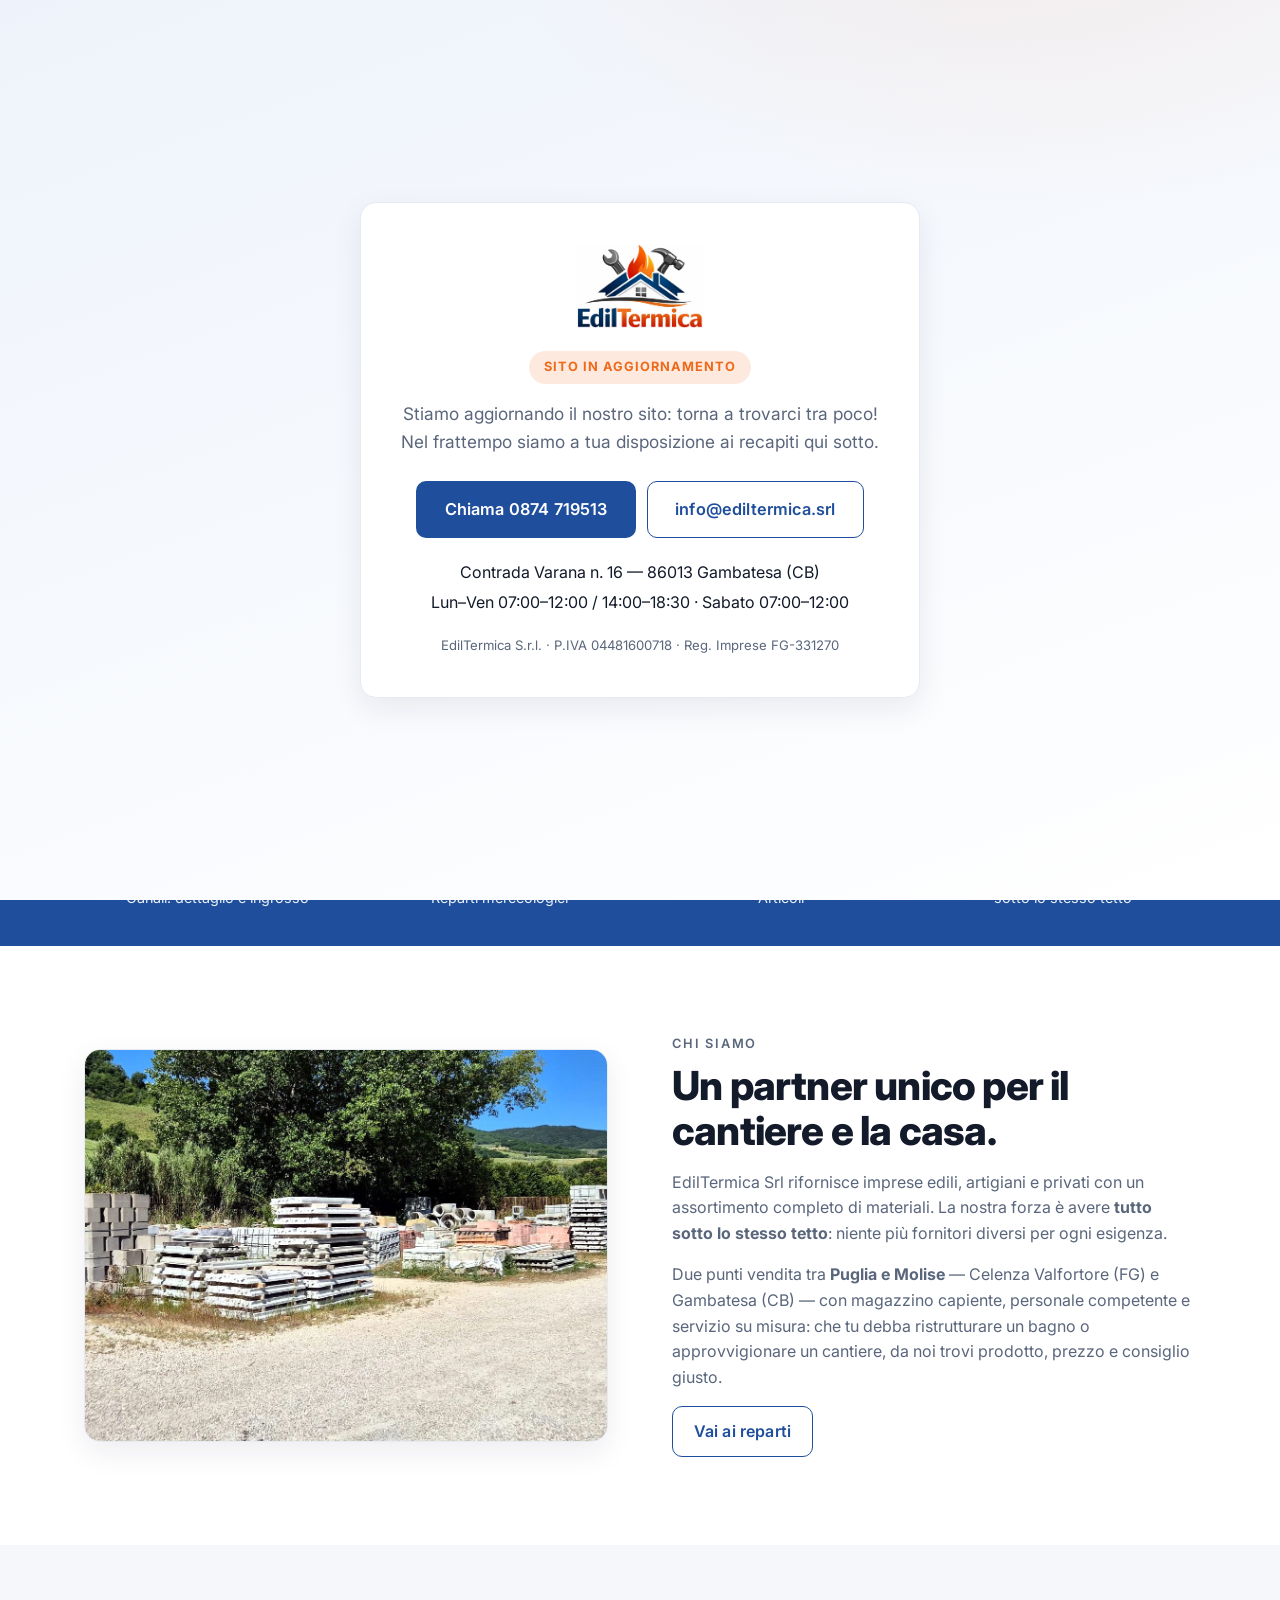
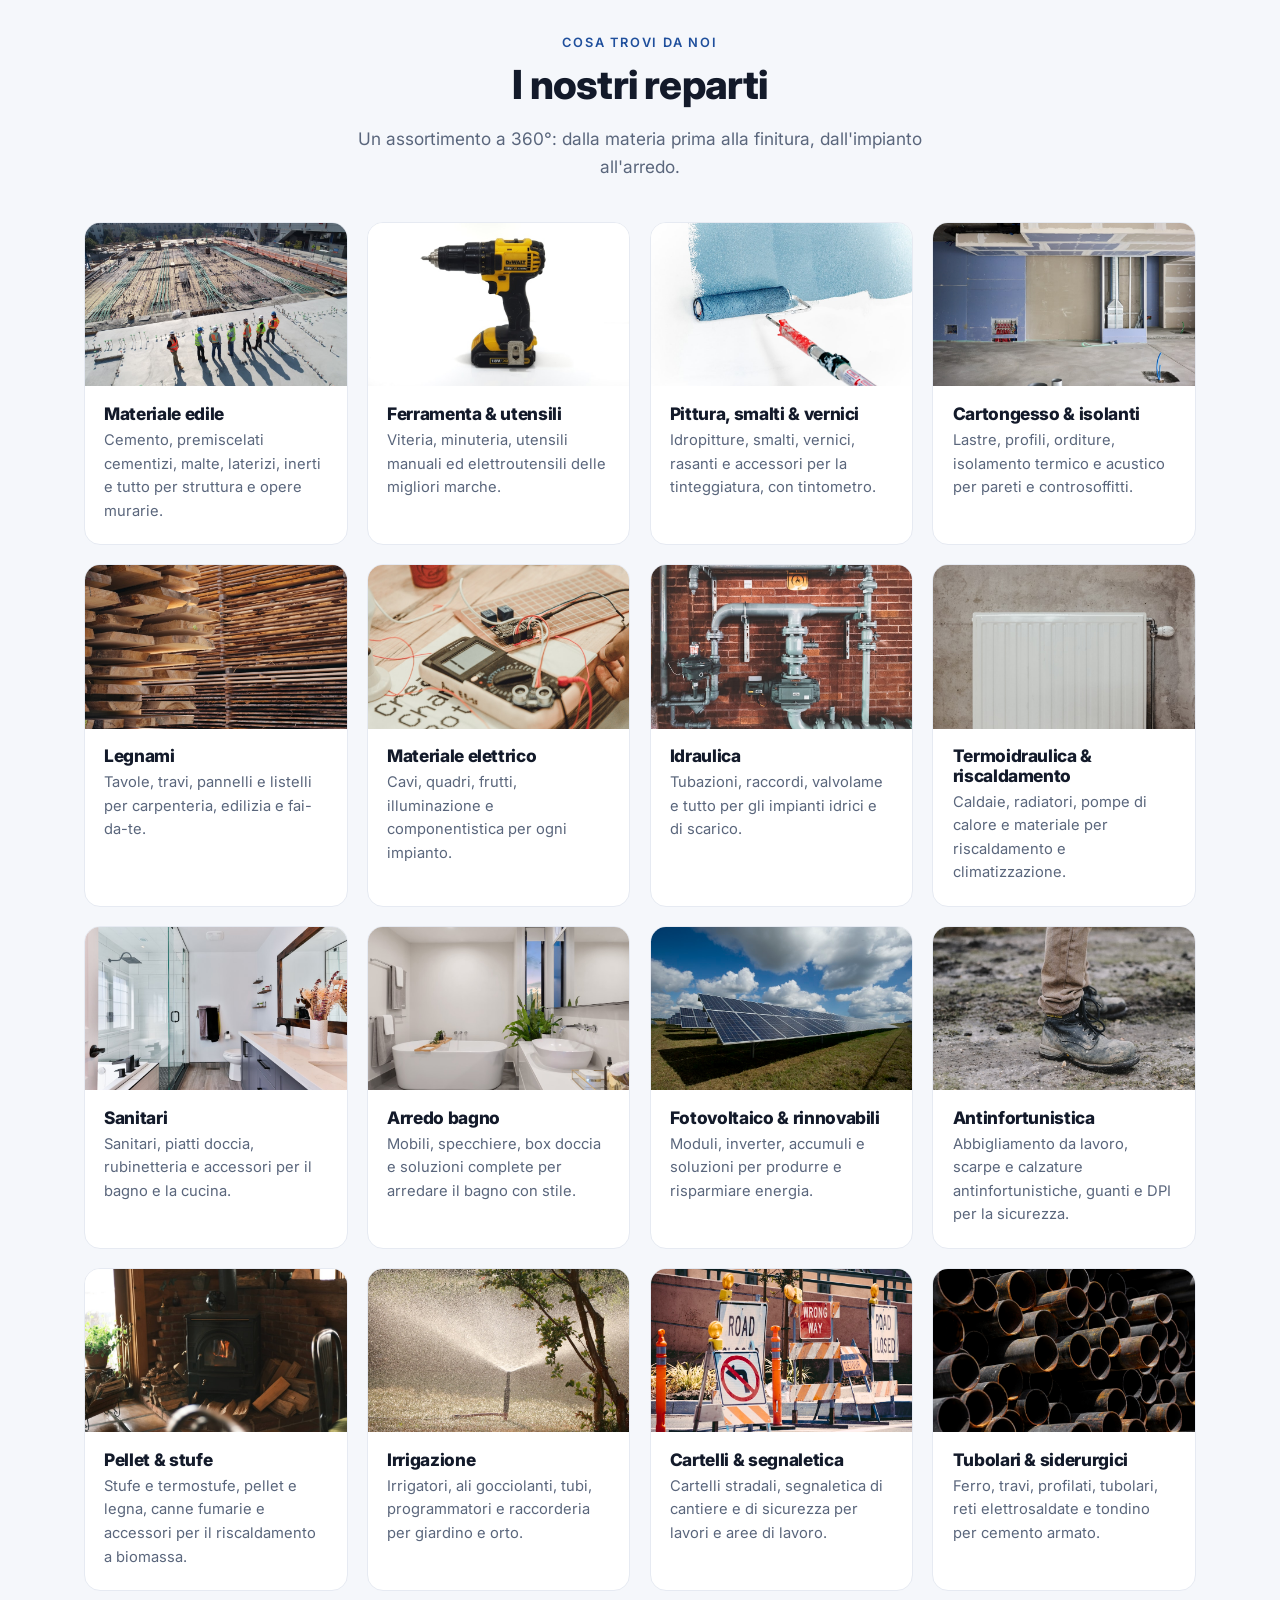
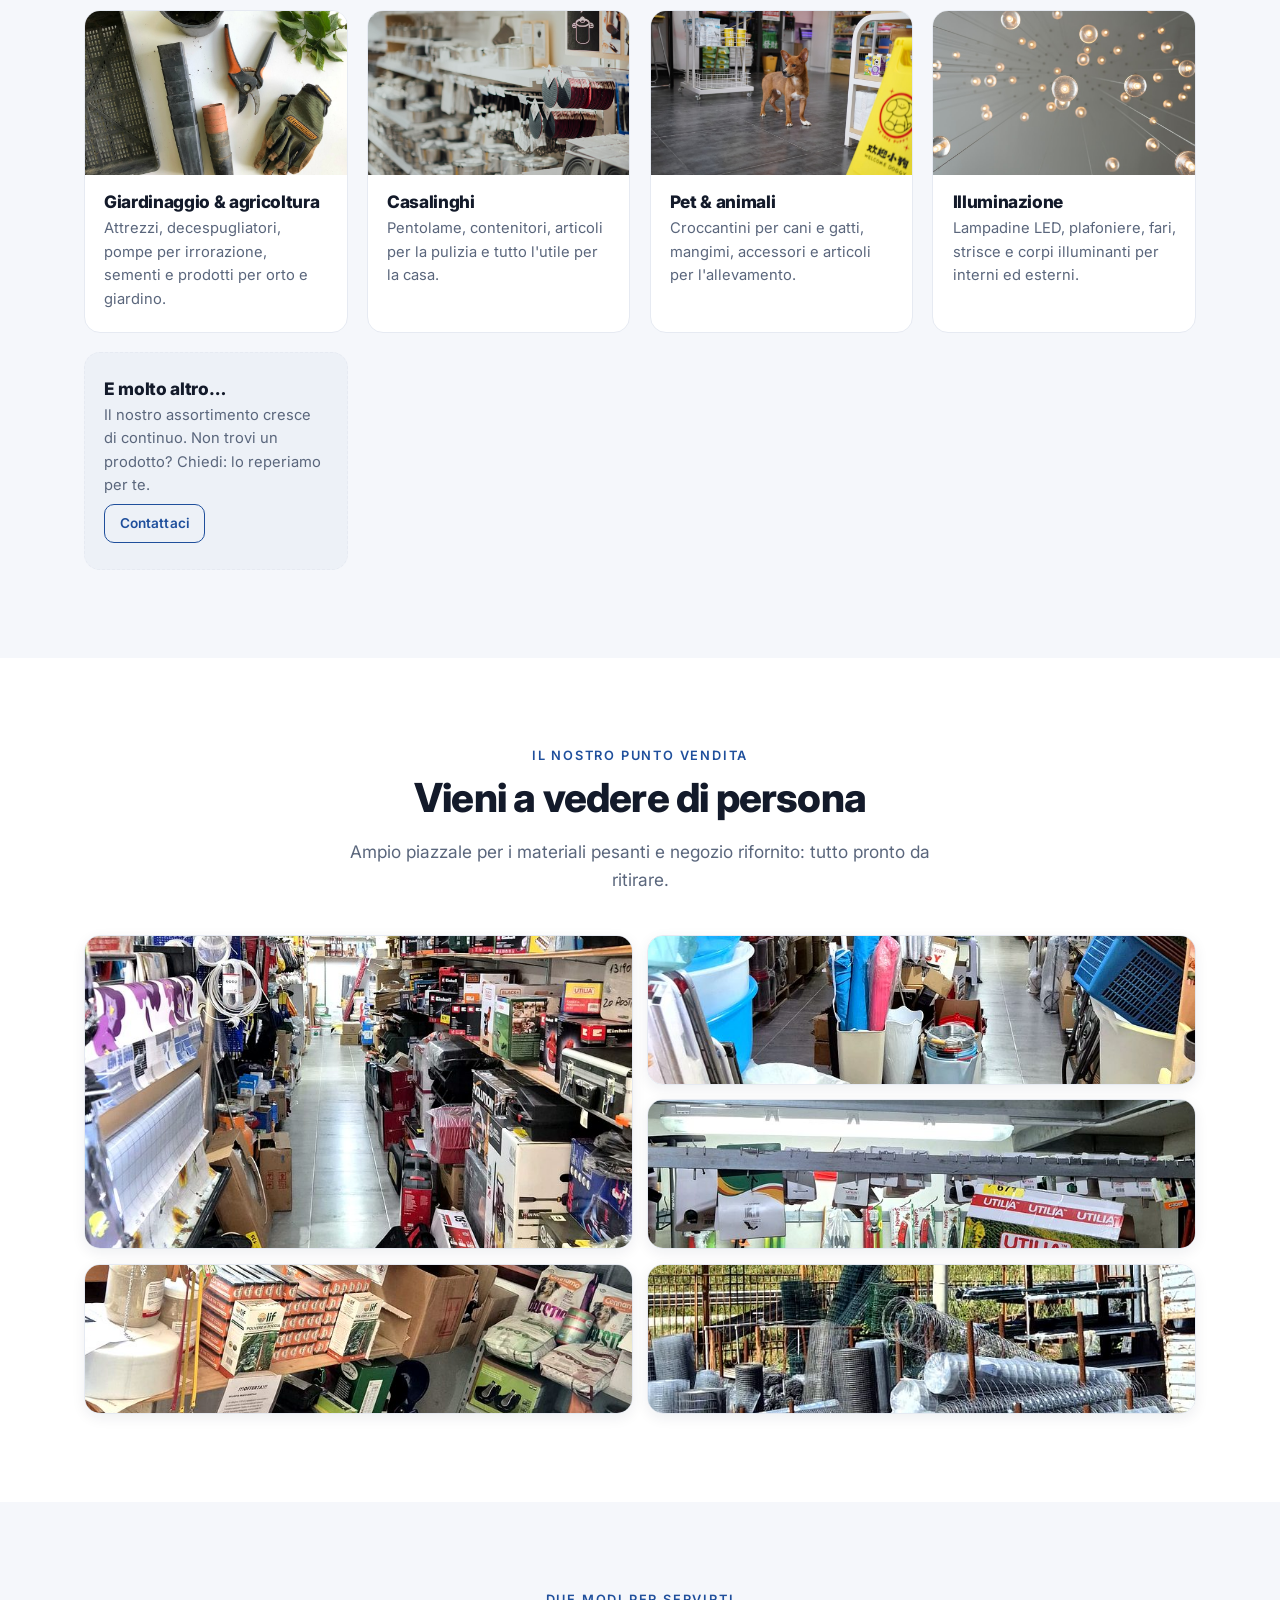
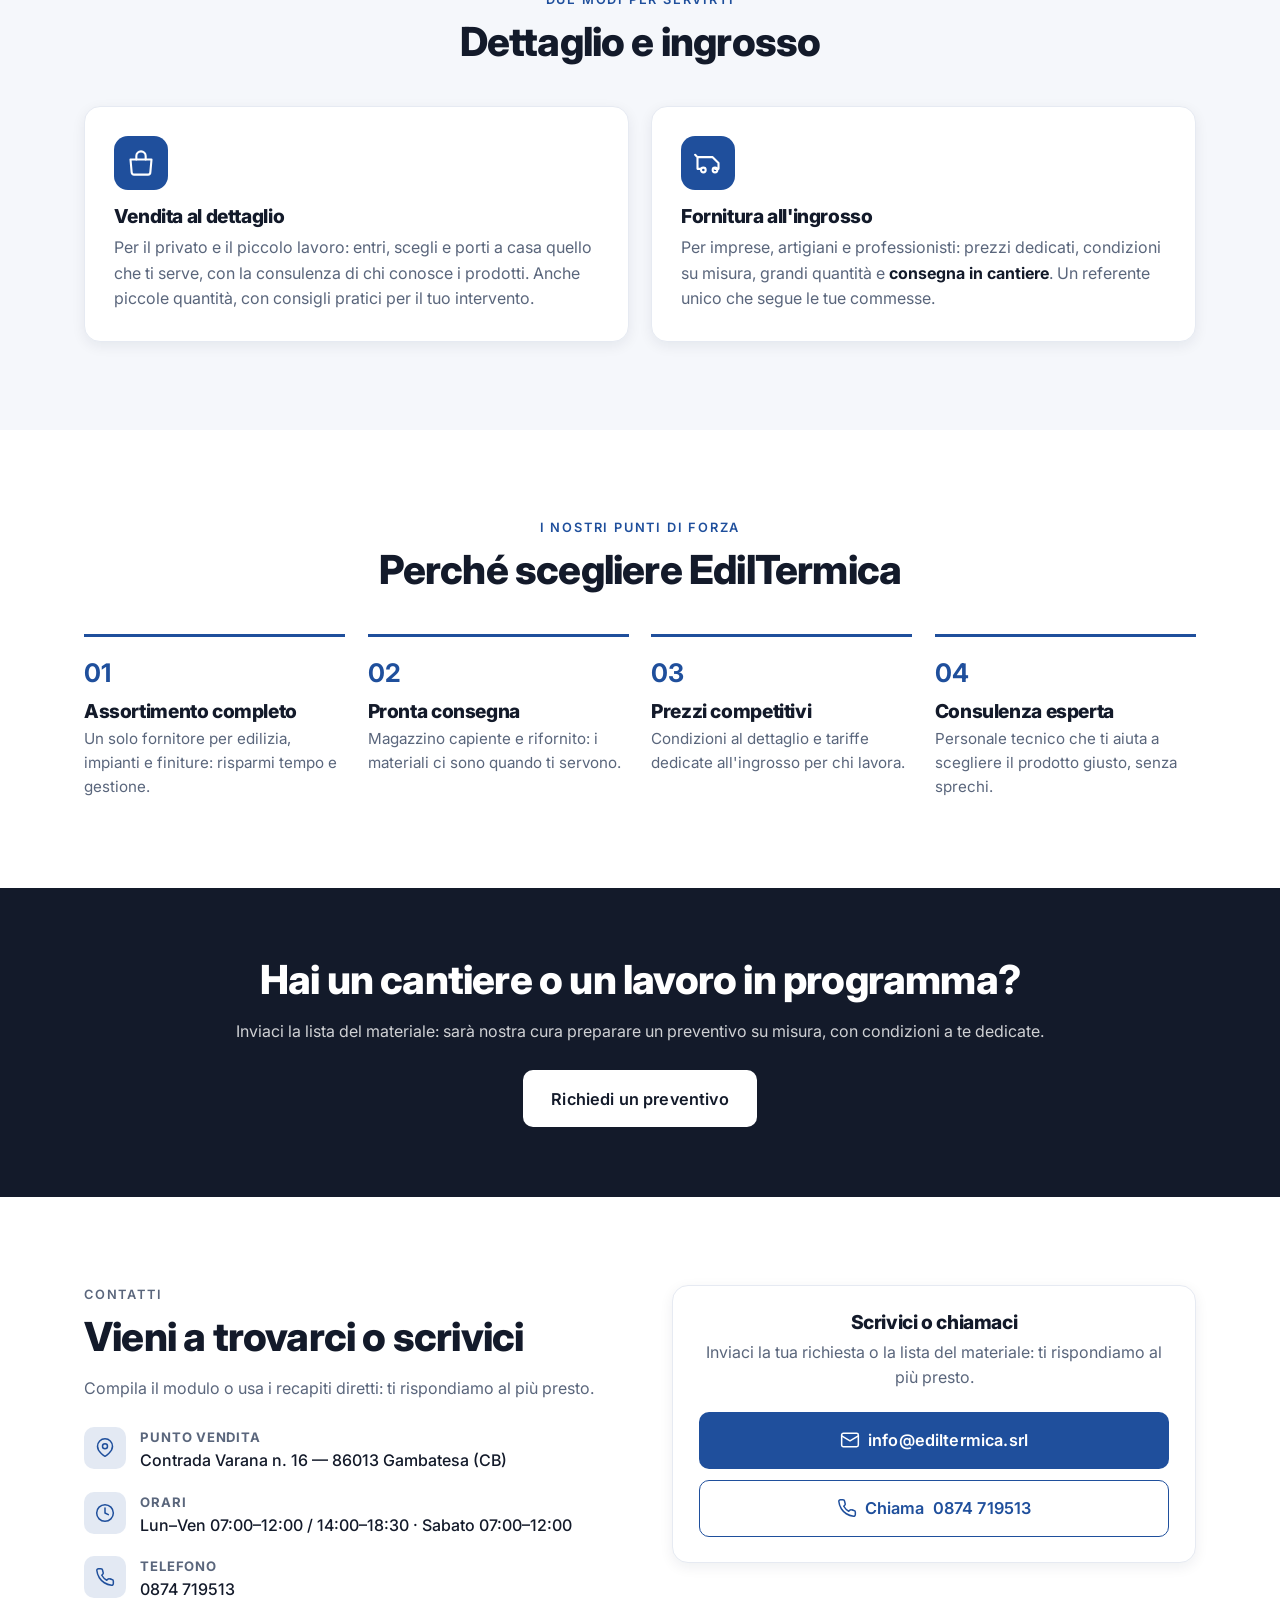
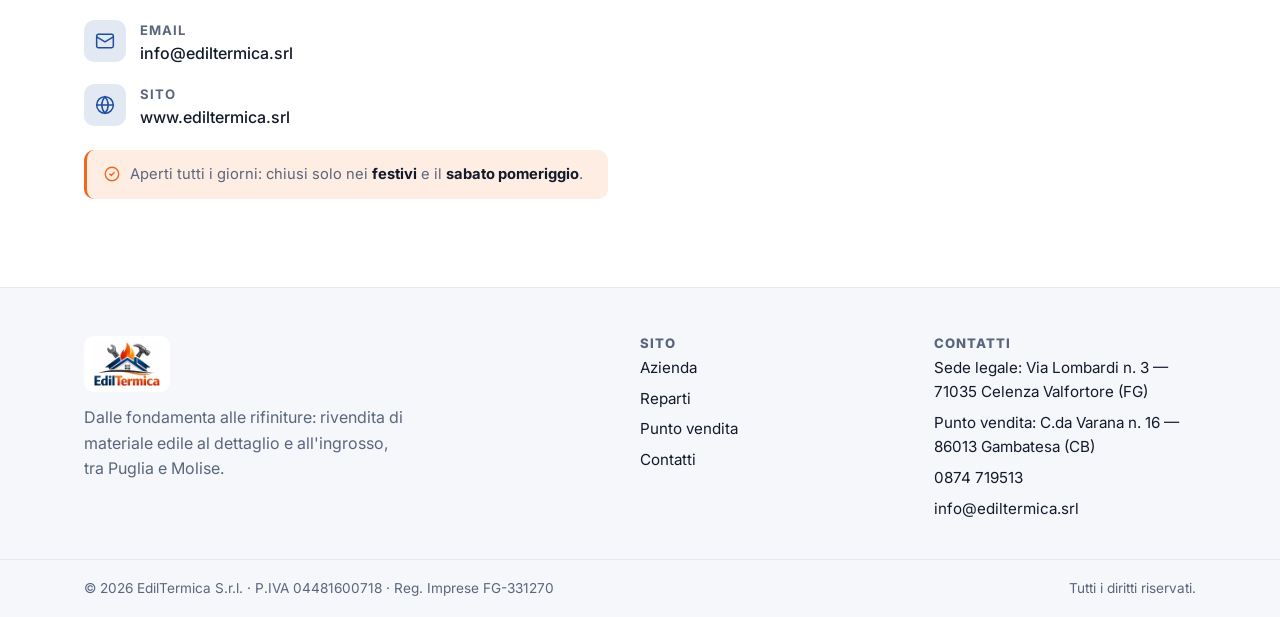
==== index.html @ 5bca6b74 "Sito vetrina EdilTermica Srl Co-Authored-By: Claude Opus 4.8 <noreply@anthropic.com>" ====
<!DOCTYPE html>
<html lang="it" data-theme="moderno">
<head>
  <meta charset="UTF-8" />
  <meta name="viewport" content="width=device-width, initial-scale=1.0" />
  <title>EdilTermica Srl — Materiale edile, dettaglio e ingrosso · Celenza Valfortore (FG) e Gambatesa (CB)</title>
  <meta name="description" content="EdilTermica Srl: rivendita al dettaglio e all'ingrosso di materiale edile, ferramenta, pittura, cartongesso, legnami, elettrico, idraulico, sanitari, arredo bagno, termoidraulica, fotovoltaico e antinfortunistica. Sedi a Celenza Valfortore (FG) e Gambatesa (CB). Tel. 0874 719513." />

  <meta property="og:title" content="EdilTermica Srl" />
  <meta property="og:description" content="Tutto per l'edilizia: dettaglio e ingrosso. Ferramenta, idraulica, elettrico, pittura, sanitari, fotovoltaico e molto altro." />
  <meta property="og:type" content="website" />

  <link rel="preconnect" href="https://fonts.googleapis.com" />
  <link rel="preconnect" href="https://fonts.gstatic.com" crossorigin />
  <link href="https://fonts.googleapis.com/css2?family=Inter:wght@400;500;600;700;800&display=swap" rel="stylesheet" />

  <link rel="stylesheet" href="css/style.css" />
</head>
<body>

  <!-- ===================== HEADER ===================== -->
  <header class="site-header" id="top">
    <div class="container header-inner">
      <a href="#top" class="brand" aria-label="EdilTermica Srl - home">
        <img src="img/logo.png" alt="EdilTermica Srl" class="brand-logo" />
      </a>

      <nav class="main-nav" aria-label="Navigazione principale">
        <a href="#chi-siamo">Azienda</a>
        <a href="#reparti">Reparti</a>
        <a href="#punto-vendita">Punto vendita</a>
        <a href="#contatti">Contatti</a>
      </nav>

      <div class="header-actions">
        <a href="#contatti" class="btn btn-primary btn-sm header-cta">Contattaci</a>
        <button class="nav-toggle" id="navToggle" aria-label="Apri menu" aria-expanded="false">
          <span></span><span></span><span></span>
        </button>
      </div>
    </div>
  </header>

  <!-- ===================== HERO ===================== -->
  <section class="hero">
    <div class="hero-bg" aria-hidden="true"></div>
    <div class="container hero-grid">
      <div class="hero-text">
        <p class="eyebrow" data-bind="hero.eyebrow">Dalle fondamenta alle rifiniture</p>
        <h1 class="hero-title" data-bind="hero.titolo">Tutto ciò che ti occorre,<br />in un unico magazzino.</h1>
        <p class="hero-sub" data-bind="hero.sottotitolo">
          EdilTermica Srl è il punto di riferimento per il commercio
          <strong>al dettaglio e all'ingrosso</strong> di materiale edile tra
          <strong>Puglia e Molise</strong>. Dalla ferramenta al fotovoltaico, dai
          sanitari all'idraulica: tutto sempre disponibile, per privati, imprese e professionisti.
        </p>
        <div class="hero-cta">
          <a href="#reparti" class="btn btn-primary btn-lg" data-bind="hero.bottonePrimario">Scopri i reparti</a>
          <a href="#contatti" class="btn btn-ghost btn-lg" data-bind="hero.bottoneSecondario">Richiedi un preventivo</a>
        </div>
        <ul class="hero-badges">
          <li><span>✓</span> Pronta consegna</li>
          <li><span>✓</span> Prezzi all'ingrosso</li>
          <li><span>✓</span> Consulenza tecnica</li>
        </ul>
      </div>
      <div class="hero-media">
        <img src="img/magazzino.jpg" alt="Il piazzale EdilTermica con materiale edile" loading="eager" data-bind-src="hero.immagine" />
      </div>
    </div>
  </section>

  <!-- ===================== STATS ===================== -->
  <section class="stats">
    <div class="container stats-grid" id="stats-grid">
      <div class="stat"><strong>2</strong><span>Canali: dettaglio e ingrosso</span></div>
      <div class="stat"><strong>+ di 20</strong><span>Reparti merceologici</span></div>
      <div class="stat"><strong>+ di 20.000</strong><span>Articoli</span></div>
      <div class="stat"><strong>Tutto</strong><span>sotto lo stesso tetto</span></div>
    </div>
  </section>

  <!-- ===================== CHI SIAMO ===================== -->
  <section class="section" id="chi-siamo">
    <div class="container two-col">
      <div class="col-media">
        <div class="media-frame">
          <img src="img/azienda.jpg" alt="Il piazzale EdilTermica con manufatti in cemento e materiale edile" loading="lazy" data-bind-src="chiSiamo.immagine" />
        </div>
      </div>
      <div class="col-text">
        <p class="eyebrow" data-bind="chiSiamo.eyebrow">Chi siamo</p>
        <h2 data-bind="chiSiamo.titolo">Un partner unico per il cantiere e la casa.</h2>
        <p data-bind="chiSiamo.paragrafo1">
          EdilTermica Srl rifornisce imprese edili, artigiani e privati con un
          assortimento completo di materiali. La nostra forza è avere
          <strong>tutto sotto lo stesso tetto</strong>: niente più fornitori
          diversi per ogni esigenza.
        </p>
        <p data-bind="chiSiamo.paragrafo2">
          Due punti vendita tra <strong>Puglia e Molise</strong> — Celenza
          Valfortore (FG) e Gambatesa (CB) — con magazzino capiente, personale
          competente e servizio su misura: che tu debba ristrutturare un bagno o
          approvvigionare un cantiere, da noi trovi prodotto, prezzo e consiglio giusto.
        </p>
        <a href="#reparti" class="btn btn-outline">Vai ai reparti</a>
      </div>
    </div>
  </section>

  <!-- ===================== REPARTI ===================== -->
  <section class="section section-alt" id="reparti">
    <div class="container">
      <div class="section-head">
        <p class="eyebrow" data-bind="reparti.eyebrow">Cosa trovi da noi</p>
        <h2 data-bind="reparti.titolo">I nostri reparti</h2>
        <p class="section-lead" data-bind="reparti.lead">Un assortimento a 360°: dalla materia prima alla finitura, dall'impianto all'arredo.</p>
      </div>

      <div class="cat-grid" id="reparti-grid">
        <article class="cat-card"><figure><img src="img/edilizia.jpg" alt="Materiale edile" loading="lazy" /></figure><div class="cat-body"><h3>Materiale edile</h3><p>Cemento, premiscelati cementizi, malte, laterizi, inerti e tutto per struttura e opere murarie.</p></div></article>
        <article class="cat-card"><figure><img src="img/ferramenta.jpg" alt="Ferramenta e utensili" loading="lazy" /></figure><div class="cat-body"><h3>Ferramenta &amp; utensili</h3><p>Viteria, minuteria, utensili manuali ed elettroutensili delle migliori marche.</p></div></article>
        <article class="cat-card"><figure><img src="img/pittura.jpg" alt="Pittura, smalti e vernici" loading="lazy" /></figure><div class="cat-body"><h3>Pittura, smalti &amp; vernici</h3><p>Idropitture, smalti, vernici, rasanti e accessori per la tinteggiatura, con tintometro.</p></div></article>
        <article class="cat-card"><figure><img src="img/cartongesso.jpg" alt="Cartongesso e isolanti" loading="lazy" /></figure><div class="cat-body"><h3>Cartongesso &amp; isolanti</h3><p>Lastre, profili, orditure, isolamento termico e acustico per pareti e controsoffitti.</p></div></article>
        <article class="cat-card"><figure><img src="img/legnami.jpg" alt="Legnami" loading="lazy" /></figure><div class="cat-body"><h3>Legnami</h3><p>Tavole, travi, pannelli e listelli per carpenteria, edilizia e fai-da-te.</p></div></article>
        <article class="cat-card"><figure><img src="img/elettrico.jpg" alt="Materiale elettrico" loading="lazy" /></figure><div class="cat-body"><h3>Materiale elettrico</h3><p>Cavi, quadri, frutti, illuminazione e componentistica per ogni impianto.</p></div></article>
        <article class="cat-card"><figure><img src="img/idraulico.jpg" alt="Idraulica" loading="lazy" /></figure><div class="cat-body"><h3>Idraulica</h3><p>Tubazioni, raccordi, valvolame e tutto per gli impianti idrici e di scarico.</p></div></article>
        <article class="cat-card"><figure><img src="img/termo.jpg" alt="Termoidraulica e riscaldamento" loading="lazy" /></figure><div class="cat-body"><h3>Termoidraulica &amp; riscaldamento</h3><p>Caldaie, radiatori, pompe di calore e materiale per riscaldamento e climatizzazione.</p></div></article>
        <article class="cat-card"><figure><img src="img/sanitari.jpg" alt="Sanitari" loading="lazy" /></figure><div class="cat-body"><h3>Sanitari</h3><p>Sanitari, piatti doccia, rubinetteria e accessori per il bagno e la cucina.</p></div></article>
        <article class="cat-card"><figure><img src="img/bagno.jpg" alt="Arredo bagno" loading="lazy" /></figure><div class="cat-body"><h3>Arredo bagno</h3><p>Mobili, specchiere, box doccia e soluzioni complete per arredare il bagno con stile.</p></div></article>
        <article class="cat-card"><figure><img src="img/fotovoltaico.jpg" alt="Fotovoltaico ed energie rinnovabili" loading="lazy" /></figure><div class="cat-body"><h3>Fotovoltaico &amp; rinnovabili</h3><p>Moduli, inverter, accumuli e soluzioni per produrre e risparmiare energia.</p></div></article>
        <article class="cat-card"><figure><img src="img/antinfortunistica.jpg" alt="Abbigliamento antinfortunistico e scarpe da lavoro" loading="lazy" /></figure><div class="cat-body"><h3>Antinfortunistica</h3><p>Abbigliamento da lavoro, scarpe e calzature antinfortunistiche, guanti e DPI per la sicurezza.</p></div></article>
        <article class="cat-card"><figure><img src="img/pellet.jpg" alt="Stufe e pellet" loading="lazy" /></figure><div class="cat-body"><h3>Pellet &amp; stufe</h3><p>Stufe e termostufe, pellet e legna, canne fumarie e accessori per il riscaldamento a biomassa.</p></div></article>
        <article class="cat-card"><figure><img src="img/irrigazione.jpg" alt="Sistemi di irrigazione" loading="lazy" /></figure><div class="cat-body"><h3>Irrigazione</h3><p>Irrigatori, ali gocciolanti, tubi, programmatori e raccorderia per giardino e orto.</p></div></article>
        <article class="cat-card"><figure><img src="img/cartelli.jpg" alt="Cartelli stradali e segnaletica" loading="lazy" /></figure><div class="cat-body"><h3>Cartelli &amp; segnaletica</h3><p>Cartelli stradali, segnaletica di cantiere e di sicurezza per lavori e aree di lavoro.</p></div></article>
        <article class="cat-card"><figure><img src="img/siderurgici.jpg" alt="Tubolari e prodotti siderurgici" loading="lazy" /></figure><div class="cat-body"><h3>Tubolari &amp; siderurgici</h3><p>Ferro, travi, profilati, tubolari, reti elettrosaldate e tondino per cemento armato.</p></div></article>
        <article class="cat-card"><figure><img src="img/giardinaggio.jpg" alt="Giardinaggio e agricoltura" loading="lazy" /></figure><div class="cat-body"><h3>Giardinaggio &amp; agricoltura</h3><p>Attrezzi, decespugliatori, pompe per irrorazione, sementi e prodotti per orto e giardino.</p></div></article>
        <article class="cat-card"><figure><img src="img/casalinghi.jpg" alt="Casalinghi" loading="lazy" /></figure><div class="cat-body"><h3>Casalinghi</h3><p>Pentolame, contenitori, articoli per la pulizia e tutto l'utile per la casa.</p></div></article>
        <article class="cat-card"><figure><img src="img/pet.jpg" alt="Prodotti per animali" loading="lazy" /></figure><div class="cat-body"><h3>Pet &amp; animali</h3><p>Croccantini per cani e gatti, mangimi, accessori e articoli per l'allevamento.</p></div></article>
        <article class="cat-card"><figure><img src="img/illuminazione.jpg" alt="Illuminazione" loading="lazy" /></figure><div class="cat-body"><h3>Illuminazione</h3><p>Lampadine LED, plafoniere, fari, strisce e corpi illuminanti per interni ed esterni.</p></div></article>
        <article class="cat-card cat-card--cta">
          <div class="cat-body">
            <h3>E molto altro…</h3>
            <p>Il nostro assortimento cresce di continuo. Non trovi un prodotto? Chiedi: lo reperiamo per te.</p>
            <a href="#contatti" class="btn btn-outline btn-sm">Contattaci</a>
          </div>
        </article>
      </div>
    </div>
  </section>

  <!-- ===================== GALLERIA PUNTO VENDITA ===================== -->
  <section class="section" id="punto-vendita">
    <div class="container">
      <div class="section-head">
        <p class="eyebrow" data-bind="puntoVendita.eyebrow">Il nostro punto vendita</p>
        <h2 data-bind="puntoVendita.titolo">Vieni a vedere di persona</h2>
        <p class="section-lead" data-bind="puntoVendita.lead">Ampio piazzale per i materiali pesanti e negozio rifornito: tutto pronto da ritirare.</p>
      </div>
      <div class="gallery-grid" id="gallery-grid">
        <figure class="g-big"><img src="img/gal-ferramenta.jpg" alt="Reparto ferramenta ed elettroutensili" loading="lazy" /></figure>
        <figure class="g-cell"><img src="img/gal-casalinghi.jpg" alt="Reparto casalinghi" loading="lazy" /></figure>
        <figure class="g-cell"><img src="img/gal-giardino.jpg" alt="Reparto giardinaggio e agricoltura" loading="lazy" /></figure>
        <figure class="g-cell"><img src="img/gal-pet.jpg" alt="Reparto prodotti per animali" loading="lazy" /></figure>
        <figure class="g-cell"><img src="img/gal-rete.jpg" alt="Reti metalliche e recinzioni nel piazzale" loading="lazy" /></figure>
      </div>
    </div>
  </section>

  <!-- ===================== DETTAGLIO & INGROSSO ===================== -->
  <section class="section section-alt" id="dettaglio-ingrosso">
    <div class="container">
      <div class="section-head">
        <p class="eyebrow" data-bind="dettaglioIngrosso.eyebrow">Due modi per servirti</p>
        <h2 data-bind="dettaglioIngrosso.titolo">Dettaglio e ingrosso</h2>
      </div>
      <div class="duo">
        <div class="duo-card">
          <span class="duo-icon">
            <svg viewBox="0 0 24 24" fill="none" stroke="currentColor" stroke-width="1.8" stroke-linecap="round" stroke-linejoin="round"><path d="M3 9h18l-1 11a2 2 0 0 1-2 2H6a2 2 0 0 1-2-2L3 9Z"/><path d="M8 9V6a4 4 0 0 1 8 0v3"/></svg>
          </span>
          <h3 data-bind="dettaglioIngrosso.card1Titolo">Vendita al dettaglio</h3>
          <p data-bind="dettaglioIngrosso.card1Testo">
            Per il privato e il piccolo lavoro: entri, scegli e porti a casa quello
            che ti serve, con la consulenza di chi conosce i prodotti. Anche piccole
            quantità, con consigli pratici per il tuo intervento.
          </p>
        </div>
        <div class="duo-card">
          <span class="duo-icon">
            <svg viewBox="0 0 24 24" fill="none" stroke="currentColor" stroke-width="1.8" stroke-linecap="round" stroke-linejoin="round"><path d="M3 7h13l5 5v5h-3M3 7v10h3M3 7 1 5"/><circle cx="8" cy="18" r="2"/><circle cx="18" cy="18" r="2"/></svg>
          </span>
          <h3 data-bind="dettaglioIngrosso.card2Titolo">Fornitura all'ingrosso</h3>
          <p data-bind="dettaglioIngrosso.card2Testo">
            Per imprese, artigiani e professionisti: prezzi dedicati, condizioni su
            misura, grandi quantità e <strong>consegna in cantiere</strong>. Un
            referente unico che segue le tue commesse.
          </p>
        </div>
      </div>
    </div>
  </section>

  <!-- ===================== PERCHÉ NOI ===================== -->
  <section class="section" id="perche">
    <div class="container">
      <div class="section-head">
        <p class="eyebrow" data-bind="perche.eyebrow">I nostri punti di forza</p>
        <h2 data-bind="perche.titolo">Perché scegliere EdilTermica</h2>
      </div>
      <div class="features">
        <div class="feature">
          <span class="feature-num">01</span>
          <h3 data-bind="perche.item1Titolo">Assortimento completo</h3>
          <p data-bind="perche.item1Testo">Un solo fornitore per edilizia, impianti e finiture: risparmi tempo e gestione.</p>
        </div>
        <div class="feature">
          <span class="feature-num">02</span>
          <h3 data-bind="perche.item2Titolo">Pronta consegna</h3>
          <p data-bind="perche.item2Testo">Magazzino capiente e rifornito: i materiali ci sono quando ti servono.</p>
        </div>
        <div class="feature">
          <span class="feature-num">03</span>
          <h3 data-bind="perche.item3Titolo">Prezzi competitivi</h3>
          <p data-bind="perche.item3Testo">Condizioni al dettaglio e tariffe dedicate all'ingrosso per chi lavora.</p>
        </div>
        <div class="feature">
          <span class="feature-num">04</span>
          <h3 data-bind="perche.item4Titolo">Consulenza esperta</h3>
          <p data-bind="perche.item4Testo">Personale tecnico che ti aiuta a scegliere il prodotto giusto, senza sprechi.</p>
        </div>
      </div>
    </div>
  </section>

  <!-- ===================== CTA BAND ===================== -->
  <section class="cta-band">
    <div class="container cta-inner">
      <h2 data-bind="ctaBand.titolo">Hai un cantiere o un lavoro in programma?</h2>
      <p data-bind="ctaBand.testo">Inviaci la lista del materiale: sarà nostra cura preparare un preventivo su misura, con condizioni a te dedicate.</p>
      <a href="#contatti" class="btn btn-light btn-lg" data-bind="ctaBand.bottone">Richiedi un preventivo</a>
    </div>
  </section>

  <!-- ===================== CONTATTI ===================== -->
  <section class="section" id="contatti">
    <div class="container two-col contact-col">
      <div class="col-text">
        <p class="eyebrow" data-bind="contatti.eyebrow">Contatti</p>
        <h2 data-bind="contatti.titolo">Vieni a trovarci o scrivici</h2>
        <p data-bind="contatti.intro">Compila il modulo o usa i recapiti diretti: ti rispondiamo al più presto.</p>

        <ul class="contact-list">
          <li>
            <span class="ci">
              <svg viewBox="0 0 24 24" fill="none" stroke="currentColor" stroke-width="1.8" stroke-linecap="round" stroke-linejoin="round"><path d="M21 10c0 7-9 12-9 12s-9-5-9-12a9 9 0 0 1 18 0Z"/><circle cx="12" cy="10" r="3"/></svg>
            </span>
            <div><strong>Punto vendita</strong><span data-bind="contatti.puntoVenditaIndirizzo">Contrada Varana n. 16 — 86013 Gambatesa (CB)</span></div>
          </li>
          <li>
            <span class="ci">
              <svg viewBox="0 0 24 24" fill="none" stroke="currentColor" stroke-width="1.8" stroke-linecap="round" stroke-linejoin="round"><circle cx="12" cy="12" r="10"/><path d="M12 6v6l4 2"/></svg>
            </span>
            <div><strong>Orari</strong><span data-bind="contatti.orari">Lun–Ven 07:00–12:00 / 14:00–18:30 · Sabato 07:00–12:00</span></div>
          </li>
          <li>
            <span class="ci">
              <svg viewBox="0 0 24 24" fill="none" stroke="currentColor" stroke-width="1.8" stroke-linecap="round" stroke-linejoin="round"><path d="M22 16.9v3a2 2 0 0 1-2.2 2 19.8 19.8 0 0 1-8.6-3 19.5 19.5 0 0 1-6-6 19.8 19.8 0 0 1-3-8.7A2 2 0 0 1 4.1 2h3a2 2 0 0 1 2 1.7c.1 1 .4 1.9.7 2.8a2 2 0 0 1-.5 2.1L8.1 9.9a16 16 0 0 0 6 6l1.3-1.3a2 2 0 0 1 2.1-.4c.9.3 1.8.6 2.8.7a2 2 0 0 1 1.7 2Z"/></svg>
            </span>
            <div><strong>Telefono</strong><a href="tel:+390874719513" data-tel="contatti.telefonoLink" data-bind="contatti.telefono">0874 719513</a></div>
          </li>
          <li>
            <span class="ci">
              <svg viewBox="0 0 24 24" fill="none" stroke="currentColor" stroke-width="1.8" stroke-linecap="round" stroke-linejoin="round"><rect x="2" y="4" width="20" height="16" rx="2"/><path d="m2 7 10 6 10-6"/></svg>
            </span>
            <div><strong>Email</strong><a href="mailto:info@ediltermica.srl" data-mailto data-bind="contatti.email">info@ediltermica.srl</a></div>
          </li>
          <li>
            <span class="ci">
              <svg viewBox="0 0 24 24" fill="none" stroke="currentColor" stroke-width="1.8" stroke-linecap="round" stroke-linejoin="round"><circle cx="12" cy="12" r="10"/><path d="M2 12h20M12 2a15 15 0 0 1 0 20M12 2a15 15 0 0 0 0 20"/></svg>
            </span>
            <div><strong>Sito</strong><a href="https://www.ediltermica.srl" target="_blank" rel="noopener" data-bind-href="contatti.sitoUrl" data-bind="contatti.sito">www.ediltermica.srl</a></div>
          </li>
        </ul>

        <p class="orari-nota">
          <svg viewBox="0 0 24 24" width="18" height="18" fill="none" stroke="currentColor" stroke-width="1.8" stroke-linecap="round" stroke-linejoin="round" aria-hidden="true"><path d="M9 12l2 2 4-4"/><circle cx="12" cy="12" r="9"/></svg>
          <span data-bind="contatti.nota">Aperti tutti i giorni: chiusi solo nei <strong>festivi</strong> e il <strong>sabato pomeriggio</strong>.</span>
        </p>
      </div>

      <div class="col-form">
        <div class="contact-form contact-card">
          <h3 data-bind="contatti.cardTitolo">Scrivici o chiamaci</h3>
          <p data-bind="contatti.cardTesto">Inviaci la tua richiesta o la lista del materiale: ti rispondiamo al più presto.</p>
          <a class="btn btn-primary btn-lg btn-block" href="mailto:info@ediltermica.srl?subject=Richiesta%20informazioni%20%2F%20preventivo" data-mailto>
            <svg viewBox="0 0 24 24" width="20" height="20" fill="none" stroke="currentColor" stroke-width="1.8" stroke-linecap="round" stroke-linejoin="round"><rect x="2" y="4" width="20" height="16" rx="2"/><path d="m2 7 10 6 10-6"/></svg>
            <span data-bind="contatti.email">info@ediltermica.srl</span>
          </a>
          <a class="btn btn-outline btn-lg btn-block" href="tel:+390874719513" data-tel="contatti.telefonoLink">
            <svg viewBox="0 0 24 24" width="20" height="20" fill="none" stroke="currentColor" stroke-width="1.8" stroke-linecap="round" stroke-linejoin="round"><path d="M22 16.9v3a2 2 0 0 1-2.2 2 19.8 19.8 0 0 1-8.6-3 19.5 19.5 0 0 1-6-6 19.8 19.8 0 0 1-3-8.7A2 2 0 0 1 4.1 2h3a2 2 0 0 1 2 1.7c.1 1 .4 1.9.7 2.8a2 2 0 0 1-.5 2.1L8.1 9.9a16 16 0 0 0 6 6l1.3-1.3a2 2 0 0 1 2.1-.4c.9.3 1.8.6 2.8.7a2 2 0 0 1 1.7 2Z"/></svg>
            Chiama <span data-bind="contatti.telefono">0874 719513</span>
          </a>
        </div>
      </div>
    </div>
  </section>

  <!-- ===================== FOOTER ===================== -->
  <footer class="site-footer">
    <div class="container footer-inner">
      <div class="footer-brand">
        <img src="img/logo.png" alt="EdilTermica Srl" class="footer-logo" />
        <p data-bind="footer.descrizione">Dalle fondamenta alle rifiniture: rivendita di materiale edile al dettaglio e all'ingrosso, tra Puglia e Molise.</p>
      </div>
      <div class="footer-col">
        <h4>Sito</h4>
        <a href="#chi-siamo">Azienda</a>
        <a href="#reparti">Reparti</a>
        <a href="#punto-vendita">Punto vendita</a>
        <a href="#contatti">Contatti</a>
      </div>
      <div class="footer-col">
        <h4>Contatti</h4>
        <span data-bind="footer.sedeLegale">Sede legale: Via Lombardi n. 3 — 71035 Celenza Valfortore (FG)</span>
        <span data-bind="footer.puntoVendita">Punto vendita: C.da Varana n. 16 — 86013 Gambatesa (CB)</span>
        <a href="tel:+390874719513" data-tel="contatti.telefonoLink" data-bind="contatti.telefono">0874 719513</a>
        <a href="mailto:info@ediltermica.srl" data-mailto data-bind="contatti.email">info@ediltermica.srl</a>
      </div>
    </div>
    <div class="footer-bottom">
      <div class="container">
        <span>© <span id="year">2026</span> EdilTermica S.r.l. · <span data-bind="footer.legal">P.IVA 04481600718 · Reg. Imprese FG-331270</span></span>
        <span>Tutti i diritti riservati.</span>
      </div>
    </div>
  </footer>

  <script src="js/main.js"></script>
  <script src="js/render.js"></script>
</body>
</html>
---- css/style.css ----
/* =====================================================================
   EdilTermica Srl — sito one-page
   3 temi commutabili: data-theme = "moderno" | "industriale" | "corporate"
   ===================================================================== */

/* ---------- TOKENS DI BASE (default = moderno) ---------- */
:root {
  --maxw: 1160px;
  --gutter: 24px;
  --radius: 16px;
  --radius-sm: 10px;
  --trans: .25s ease;

  --font-head: 'Inter', system-ui, sans-serif;
  --font-body: 'Inter', system-ui, sans-serif;
  --head-spacing: -0.02em;
  --head-transform: none;
  --head-weight: 800;

  --bg:        #ffffff;
  --bg-alt:    #f5f7fb;
  --surface:   #ffffff;
  --text:      #131a2a;
  --muted:     #5a667c;
  --border:    #e6eaf2;

  --primary:   #1f4f9c;
  --primary-d: #173c78;
  --on-primary:#ffffff;
  --accent:    #ee6a1b;

  --hero-bg-1: #eef3fb;
  --hero-bg-2: #ffffff;
  --hero-overlay: rgba(238,106,27,.08);

  --media-bg:  #e6ecf6;
  --media-fg:  #1f4f9c;

  --cta-bg:    #131a2a;
  --cta-text:  #ffffff;

  --shadow:    0 10px 30px rgba(20,30,60,.08);
  --shadow-sm: 0 4px 14px rgba(20,30,60,.07);
}

/* ---------- TEMA INDUSTRIALE ---------- */
[data-theme="industriale"] {
  --radius: 6px;
  --radius-sm: 4px;

  --font-head: 'Oswald', system-ui, sans-serif;
  --font-body: 'Inter', system-ui, sans-serif;
  --head-spacing: 0.01em;
  --head-transform: uppercase;
  --head-weight: 600;

  --bg:        #14110f;
  --bg-alt:    #1d1916;
  --surface:   #211c18;
  --text:      #f3ece4;
  --muted:     #b3a596;
  --border:    #352d27;

  --primary:   #ff6a1a;
  --primary-d: #e3550b;
  --on-primary:#1a1208;
  --accent:    #ffc043;

  --hero-bg-1: #1a1512;
  --hero-bg-2: #14110f;
  --hero-overlay: rgba(255,106,26,.10);

  --media-bg:  #2a2320;
  --media-fg:  #ff6a1a;

  --cta-bg:    #ff6a1a;
  --cta-text:  #1a1208;

  --shadow:    0 14px 34px rgba(0,0,0,.45);
  --shadow-sm: 0 6px 18px rgba(0,0,0,.4);
}

/* ---------- TEMA CORPORATE ---------- */
[data-theme="corporate"] {
  --radius: 8px;
  --radius-sm: 6px;

  --font-head: 'Lora', Georgia, serif;
  --font-body: 'Inter', system-ui, sans-serif;
  --head-spacing: 0;
  --head-transform: none;
  --head-weight: 700;

  --bg:        #ffffff;
  --bg-alt:    #eef1f6;
  --surface:   #ffffff;
  --text:      #14253c;
  --muted:     #4a5b73;
  --border:    #d8dfea;

  --primary:   #0a4d8c;
  --primary-d: #073a6b;
  --on-primary:#ffffff;
  --accent:    #c8a24a;

  --hero-bg-1: #0a4d8c;
  --hero-bg-2: #0c3a69;
  --hero-overlay: rgba(255,255,255,.04);

  --media-bg:  #e3eaf4;
  --media-fg:  #0a4d8c;

  --cta-bg:    #14253c;
  --cta-text:  #ffffff;

  --shadow:    0 10px 26px rgba(10,40,80,.12);
  --shadow-sm: 0 4px 14px rgba(10,40,80,.1);
}
/* nel tema corporate l'hero ha sfondo scuro: testo chiaro */
[data-theme="corporate"] .hero { color: #fff; }
[data-theme="corporate"] .hero .eyebrow { color: var(--accent); }
[data-theme="corporate"] .hero-sub { color: rgba(255,255,255,.85); }
[data-theme="corporate"] .hero-badges li { color: rgba(255,255,255,.9); }
[data-theme="corporate"] .btn-ghost { color:#fff; border-color: rgba(255,255,255,.5); }
[data-theme="corporate"] .btn-ghost:hover { background: rgba(255,255,255,.12); }

/* ---------- RESET ---------- */
*, *::before, *::after { box-sizing: border-box; }
html { scroll-behavior: smooth; }
body {
  margin: 0;
  font-family: var(--font-body);
  color: var(--text);
  background: var(--bg);
  line-height: 1.6;
  -webkit-font-smoothing: antialiased;
  transition: background var(--trans), color var(--trans);
}
img, svg { max-width: 100%; display: block; }
a { color: inherit; text-decoration: none; }

h1, h2, h3, h4 {
  font-family: var(--font-head);
  font-weight: var(--head-weight);
  letter-spacing: var(--head-spacing);
  line-height: 1.12;
  margin: 0 0 .4em;
}
h2 { font-size: clamp(1.7rem, 3.4vw, 2.5rem); }
h3 { font-size: 1.2rem; }

.container { width: 100%; max-width: var(--maxw); margin: 0 auto; padding: 0 var(--gutter); }

.eyebrow {
  font-family: var(--font-head);
  text-transform: uppercase;
  letter-spacing: .14em;
  font-size: .8rem;
  font-weight: 600;
  color: var(--primary);
  margin: 0 0 .6rem;
}

/* ---------- BOTTONI ---------- */
.btn {
  display: inline-flex; align-items: center; justify-content: center;
  gap: .5rem;
  font-family: var(--font-head);
  text-transform: var(--head-transform);
  font-weight: 600;
  letter-spacing: .01em;
  padding: .72rem 1.3rem;
  border-radius: var(--radius-sm);
  border: 1.5px solid transparent;
  cursor: pointer;
  transition: all var(--trans);
  white-space: nowrap;
}
.btn-sm { padding: .5rem .9rem; font-size: .85rem; }
.btn-lg { padding: .9rem 1.7rem; font-size: 1.02rem; }
.btn-block { width: 100%; }

.btn-primary { background: var(--primary); color: var(--on-primary); }
.btn-primary:hover { background: var(--primary-d); transform: translateY(-2px); box-shadow: var(--shadow-sm); }

.btn-outline { background: transparent; color: var(--primary); border-color: var(--primary); }
.btn-outline:hover { background: var(--primary); color: var(--on-primary); }

.btn-ghost { background: transparent; color: var(--text); border-color: var(--border); }
.btn-ghost:hover { border-color: var(--primary); color: var(--primary); }

.btn-light { background: var(--cta-text); color: var(--cta-bg); }
.btn-light:hover { transform: translateY(-2px); box-shadow: var(--shadow-sm); }

/* ---------- HEADER ---------- */
.site-header {
  position: sticky; top: 0; z-index: 50;
  background: color-mix(in srgb, var(--bg) 88%, transparent);
  backdrop-filter: blur(10px);
  border-bottom: 1px solid var(--border);
}
.header-inner { display: flex; align-items: center; gap: 1.2rem; height: 70px; }

.brand { display: inline-flex; align-items: center; gap: .55rem; color: var(--text); }
.brand-logo { height: 50px; width: auto; display: block; }
.brand-mark {
  display: grid; place-items: center;
  width: 40px; height: 40px; border-radius: 10px;
  background: var(--primary); color: var(--on-primary);
}
.brand-text { font-family: var(--font-head); font-size: 1.25rem; font-weight: 700; letter-spacing: .01em; }
.brand-text strong { color: var(--primary); }
.brand-text small { font-size: .62rem; vertical-align: super; margin-left: 2px; color: var(--muted); letter-spacing: .1em; }
.footer-logo { height: 56px; width: auto; display: block; margin-bottom: .8rem; background: #fff; padding: 6px 10px; border-radius: 10px; }

.main-nav { display: flex; gap: 1.4rem; margin-left: auto; }
.main-nav a { font-weight: 500; color: var(--muted); transition: color var(--trans); }
.main-nav a:hover { color: var(--primary); }

.header-actions { display: flex; align-items: center; gap: .8rem; margin-left: 1rem; }

.theme-switch {
  display: inline-flex;
  background: var(--bg-alt);
  border: 1px solid var(--border);
  border-radius: 999px;
  padding: 3px;
}
.theme-switch button {
  font-family: var(--font-head);
  font-size: .76rem; font-weight: 600;
  text-transform: uppercase; letter-spacing: .04em;
  border: 0; background: transparent; color: var(--muted);
  padding: .35rem .7rem; border-radius: 999px; cursor: pointer;
  transition: all var(--trans);
}
.theme-switch button.is-active { background: var(--primary); color: var(--on-primary); }

.nav-toggle { display: none; flex-direction: column; gap: 5px; background: none; border: 0; cursor: pointer; padding: 6px; }
.nav-toggle span { width: 24px; height: 2px; background: var(--text); border-radius: 2px; transition: var(--trans); }

/* ---------- HERO ---------- */
.hero { position: relative; overflow: hidden; padding: clamp(3rem, 7vw, 5.5rem) 0; }
.hero-bg {
  position: absolute; inset: 0; z-index: -1;
  background:
    radial-gradient(900px 500px at 85% -10%, var(--hero-overlay), transparent 60%),
    linear-gradient(160deg, var(--hero-bg-1), var(--hero-bg-2));
}
.hero-grid { display: grid; grid-template-columns: 1.05fr .95fr; gap: clamp(2rem, 5vw, 4rem); align-items: center; }
.hero-title { font-size: clamp(2.1rem, 5.4vw, 3.6rem); margin-bottom: 1rem; }
.hero-sub { font-size: clamp(1.02rem, 2.1vw, 1.18rem); color: var(--muted); max-width: 600px; }
.hero-sub strong { color: var(--text); }
.hero-cta { display: flex; flex-wrap: wrap; gap: .8rem; margin: 1.8rem 0 1.4rem; }
.hero-badges { list-style: none; display: flex; flex-wrap: wrap; gap: 1.2rem; padding: 0; margin: 0; }
.hero-badges li { font-weight: 500; color: var(--muted); display: inline-flex; align-items: center; gap: .4rem; }
.hero-badges span { color: var(--accent); font-weight: 800; }
.hero-media { position: relative; }
.hero-media img {
  width: 100%; aspect-ratio: 16/10; object-fit: cover;
  border-radius: var(--radius);
  box-shadow: var(--shadow);
  border: 1px solid var(--border);
}

/* ---------- STATS ---------- */
.stats { background: var(--primary); color: var(--on-primary); }
.stats-grid { display: grid; grid-template-columns: repeat(4, 1fr); gap: 1rem; padding: 2.2rem var(--gutter); }
.stat { text-align: center; }
.stat strong { display: block; font-family: var(--font-head); font-size: clamp(1.8rem, 4vw, 2.6rem); line-height: 1; }
.stat span { font-size: .9rem; opacity: .9; }

/* ---------- SECTIONS ---------- */
.section { padding: clamp(3rem, 7vw, 5.5rem) 0; }
.section-alt { background: var(--bg-alt); }
.section-head { max-width: 640px; margin: 0 auto 2.6rem; text-align: center; }
.section-lead { color: var(--muted); font-size: 1.08rem; }

.two-col { display: grid; grid-template-columns: 1fr 1fr; gap: clamp(1.5rem, 5vw, 4rem); align-items: center; }
.col-text p { color: var(--muted); }
.col-text h2 { color: var(--text); }

.media-frame { border-radius: var(--radius); overflow: hidden; box-shadow: var(--shadow); border: 1px solid var(--border); }
.media-frame svg, .media-frame img { width: 100%; height: auto; aspect-ratio: 4/3; object-fit: cover; display: block; }

/* ---------- REPARTI (card con foto) ---------- */
.cat-grid { display: grid; grid-template-columns: repeat(4, 1fr); gap: 1.2rem; }
.cat-card {
  background: var(--surface);
  border: 1px solid var(--border);
  border-radius: var(--radius);
  overflow: hidden;
  display: flex; flex-direction: column;
  transition: transform var(--trans), box-shadow var(--trans), border-color var(--trans);
}
.cat-card:hover { transform: translateY(-4px); box-shadow: var(--shadow); border-color: color-mix(in srgb, var(--primary) 40%, var(--border)); }
.cat-card figure { margin: 0; overflow: hidden; }
.cat-card figure img {
  width: 100%; aspect-ratio: 16/10; object-fit: cover; display: block;
  transition: transform .4s ease;
}
.cat-card:hover figure img { transform: scale(1.06); }
.cat-body { padding: 1.1rem 1.2rem 1.3rem; display: flex; flex-direction: column; gap: .35rem; flex: 1; }
.cat-body h3 { color: var(--text); font-size: 1.08rem; margin: 0; }
.cat-body p { color: var(--muted); margin: 0; font-size: .92rem; }
.cat-body .btn { margin-top: auto; align-self: flex-start; }
/* card finale "E molto altro" senza foto */
.cat-card--cta { background: color-mix(in srgb, var(--primary) 8%, var(--surface)); border-style: dashed; justify-content: center; }
.cat-card--cta .cat-body { padding: 1.6rem 1.2rem; }

/* ---------- GALLERIA PUNTO VENDITA ---------- */
.gallery-grid {
  display: grid;
  grid-template-columns: repeat(6, 1fr);
  grid-auto-rows: 150px;
  gap: .9rem;
}
.gallery-grid figure {
  margin: 0; overflow: hidden; border-radius: var(--radius);
  border: 1px solid var(--border); box-shadow: var(--shadow-sm);
}
.gallery-grid img { width: 100%; height: 100%; object-fit: cover; display: block; transition: transform .5s ease; }
.gallery-grid figure:hover img { transform: scale(1.05); }
/* prima foto piu' grande (2x2) */
.gallery-grid .g-big { grid-column: span 3; grid-row: span 2; }
.gallery-grid .g-wide { grid-column: span 3; grid-row: span 1; }
.gallery-grid .g-cell { grid-column: span 3; grid-row: span 1; }

/* ---------- DETTAGLIO & INGROSSO ---------- */
.duo { display: grid; grid-template-columns: 1fr 1fr; gap: 1.4rem; }
.duo-card {
  background: var(--surface); border: 1px solid var(--border);
  border-radius: var(--radius); padding: 1.8rem;
  box-shadow: var(--shadow-sm);
}
.duo-icon {
  display: grid; place-items: center; width: 54px; height: 54px;
  border-radius: 14px; margin-bottom: 1rem;
  background: var(--primary); color: var(--on-primary);
}
.duo-icon svg { width: 28px; height: 28px; }
.duo-card h3 { color: var(--text); }
.duo-card p { color: var(--muted); margin: 0; }
.duo-card strong { color: var(--text); }

/* ---------- FEATURES ---------- */
.features { display: grid; grid-template-columns: repeat(4, 1fr); gap: 1.4rem; }
.feature { padding-top: 1rem; border-top: 3px solid var(--primary); }
.feature-num { font-family: var(--font-head); font-size: 1.6rem; font-weight: 700; color: var(--primary); }
.feature h3 { color: var(--text); margin: .4rem 0 .3rem; }
.feature p { color: var(--muted); margin: 0; font-size: .95rem; }

/* ---------- CTA BAND ---------- */
.cta-band { background: var(--cta-bg); color: var(--cta-text); }
.cta-inner { text-align: center; padding: clamp(2.6rem, 6vw, 4.4rem) var(--gutter); }
.cta-inner h2 { color: var(--cta-text); }
.cta-inner p { color: color-mix(in srgb, var(--cta-text) 80%, transparent); margin-bottom: 1.6rem; }

/* ---------- CONTATTI ---------- */
.contact-col { align-items: start; }
.contact-list { list-style: none; padding: 0; margin: 1.6rem 0 0; display: grid; gap: 1.1rem; }
.contact-list li { display: flex; gap: .9rem; align-items: flex-start; }
.ci { display: grid; place-items: center; width: 42px; height: 42px; flex: none; border-radius: 10px; background: color-mix(in srgb, var(--primary) 12%, transparent); color: var(--primary); }
.ci svg { width: 20px; height: 20px; }
.contact-list strong { display: block; font-size: .82rem; text-transform: uppercase; letter-spacing: .06em; color: var(--muted); }
.contact-list a, .contact-list div > span { color: var(--text); font-weight: 500; }
.contact-list a:hover { color: var(--primary); }
.orari-nota {
  display: flex; align-items: flex-start; gap: .55rem;
  margin: 1.2rem 0 0; padding: .8rem 1rem;
  background: color-mix(in srgb, var(--accent) 12%, transparent);
  border-left: 3px solid var(--accent);
  border-radius: var(--radius-sm);
  font-size: .92rem; color: var(--text);
}
.orari-nota svg { color: var(--accent); flex: none; margin-top: 2px; }
.orari-nota strong { color: var(--text); }

.contact-form { background: var(--surface); border: 1px solid var(--border); border-radius: var(--radius); padding: 1.6rem; box-shadow: var(--shadow-sm); }
.field { margin-bottom: 1rem; }
.field-row { display: grid; grid-template-columns: 1fr 1fr; gap: 1rem; }
.field label { display: block; font-size: .85rem; font-weight: 600; margin-bottom: .35rem; color: var(--text); }
.field input, .field textarea {
  width: 100%; padding: .7rem .85rem;
  border: 1.5px solid var(--border); border-radius: var(--radius-sm);
  background: var(--bg); color: var(--text);
  font-family: inherit; font-size: .96rem;
  transition: border-color var(--trans);
}
.field input:focus, .field textarea:focus { outline: none; border-color: var(--primary); }
.form-note { font-size: .8rem; color: var(--muted); text-align: center; margin: .8rem 0 0; }
.contact-card { text-align: center; }
.contact-card h3 { color: var(--text); margin-bottom: .4rem; }
.contact-card > p { color: var(--muted); margin: 0 0 1.3rem; }
.contact-card .btn + .btn { margin-top: .7rem; }

/* notifica "copiato" */
.et-toast {
  position: fixed; left: 50%; bottom: 28px; transform: translate(-50%, 20px);
  background: var(--text); color: var(--bg);
  padding: .8rem 1.2rem; border-radius: 999px;
  font-size: .92rem; font-weight: 500; box-shadow: var(--shadow);
  opacity: 0; pointer-events: none; z-index: 200;
  transition: opacity .25s ease, transform .25s ease;
}
.et-toast.show { opacity: 1; transform: translate(-50%, 0); }

/* schermata "sito in aggiornamento" */
.maint-overlay {
  position: fixed; inset: 0; z-index: 9999;
  display: grid; place-items: center; padding: 24px;
  background:
    radial-gradient(900px 500px at 80% -10%, var(--hero-overlay), transparent 60%),
    linear-gradient(160deg, var(--hero-bg-1), var(--hero-bg-2));
  overflow: auto;
}
.maint-card {
  background: var(--surface);
  border: 1px solid var(--border);
  border-radius: var(--radius);
  box-shadow: var(--shadow);
  max-width: 560px; width: 100%;
  padding: 2.6rem 2rem; text-align: center;
}
.maint-logo { height: 84px; width: auto; margin: 0 auto 1.4rem; }
.maint-badge {
  display: inline-block;
  background: color-mix(in srgb, var(--accent) 15%, transparent);
  color: var(--accent); font-weight: 700;
  font-size: .8rem; text-transform: uppercase; letter-spacing: .08em;
  padding: .4rem .9rem; border-radius: 999px; margin-bottom: 1rem;
}
.maint-msg { color: var(--muted); font-size: 1.08rem; margin: 0 0 1.6rem; }
.maint-cta { display: flex; flex-wrap: wrap; justify-content: center; gap: .7rem; margin-bottom: 1.4rem; }
.maint-info { list-style: none; padding: 0; margin: 0 0 1.2rem; color: var(--text); }
.maint-info li { margin: .25rem 0; }
.maint-legal { font-size: .82rem; color: var(--muted); margin: 0; }

/* ---------- FOOTER ---------- */
.site-footer { background: var(--bg-alt); border-top: 1px solid var(--border); }
.footer-inner { display: grid; grid-template-columns: 2fr 1fr 1fr; gap: 2rem; padding: 3rem var(--gutter) 2rem; }
.footer-brand p { color: var(--muted); max-width: 320px; margin-top: .6rem; }
.footer-col h4 { font-size: .82rem; text-transform: uppercase; letter-spacing: .08em; color: var(--muted); }
.footer-col a, .footer-col span { display: block; color: var(--text); margin-bottom: .4rem; font-size: .95rem; }
.footer-col a:hover { color: var(--primary); }
.footer-bottom { border-top: 1px solid var(--border); }
.footer-bottom .container { display: flex; justify-content: space-between; gap: 1rem; padding-top: 1.1rem; padding-bottom: 1.1rem; font-size: .85rem; color: var(--muted); flex-wrap: wrap; }

/* ---------- RESPONSIVE ---------- */
@media (max-width: 1000px) {
  .cat-grid { grid-template-columns: repeat(3, 1fr); }
}
@media (max-width: 900px) {
  .main-nav, .header-cta { display: none; }
  .nav-toggle { display: flex; }
  .main-nav.open {
    display: flex; flex-direction: column; gap: 0;
    position: absolute; top: 70px; left: 0; right: 0;
    background: var(--bg); border-bottom: 1px solid var(--border); padding: .5rem var(--gutter) 1rem;
  }
  .main-nav.open a { padding: .8rem 0; border-bottom: 1px solid var(--border); }
  .header-actions { margin-left: auto; }
  .hero-grid { grid-template-columns: 1fr; }
  .hero-media { order: -1; max-width: 520px; }
  .two-col { grid-template-columns: 1fr; }
  .col-media { order: -1; }
  .cat-grid { grid-template-columns: repeat(2, 1fr); }
  .features { grid-template-columns: repeat(2, 1fr); }
  .duo { grid-template-columns: 1fr; }
  .gallery-grid { grid-template-columns: repeat(2, 1fr); grid-auto-rows: 140px; }
  .gallery-grid .g-big { grid-column: span 2; grid-row: span 2; }
  .gallery-grid .g-wide, .gallery-grid .g-cell { grid-column: span 1; grid-row: span 1; }
  .stats-grid { grid-template-columns: repeat(2, 1fr); gap: 1.6rem; }
  .footer-inner { grid-template-columns: 1fr 1fr; }
}
@media (max-width: 560px) {
  .cat-grid, .features { grid-template-columns: 1fr; }
  .gallery-grid { grid-template-columns: 1fr; grid-auto-rows: 200px; }
  .gallery-grid .g-big { grid-column: span 1; grid-row: span 1; }
  .field-row { grid-template-columns: 1fr; }
  .footer-inner { grid-template-columns: 1fr; }
  .hero-cta .btn { flex: 1 1 auto; }
}

/* riduce le animazioni se l'utente lo preferisce */
@media (prefers-reduced-motion: reduce) {
  * { transition: none !important; scroll-behavior: auto !important; }
}
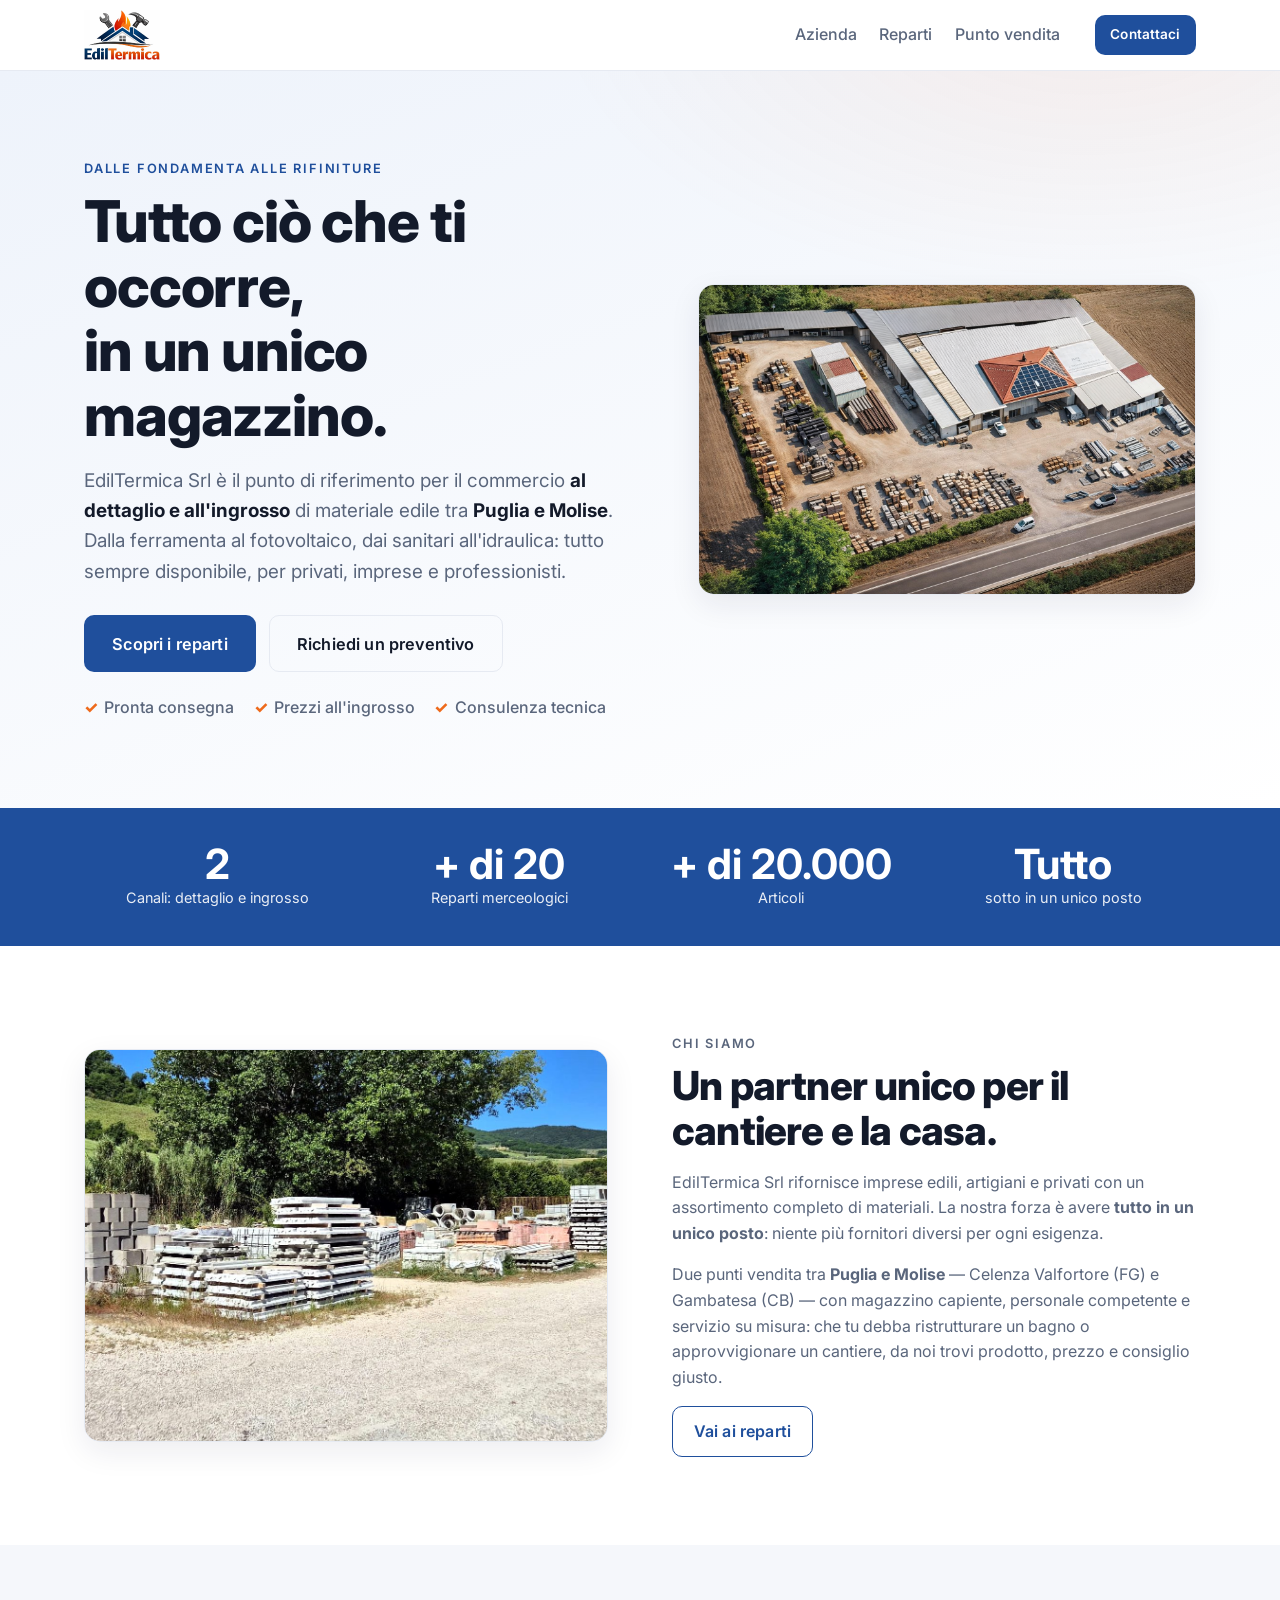
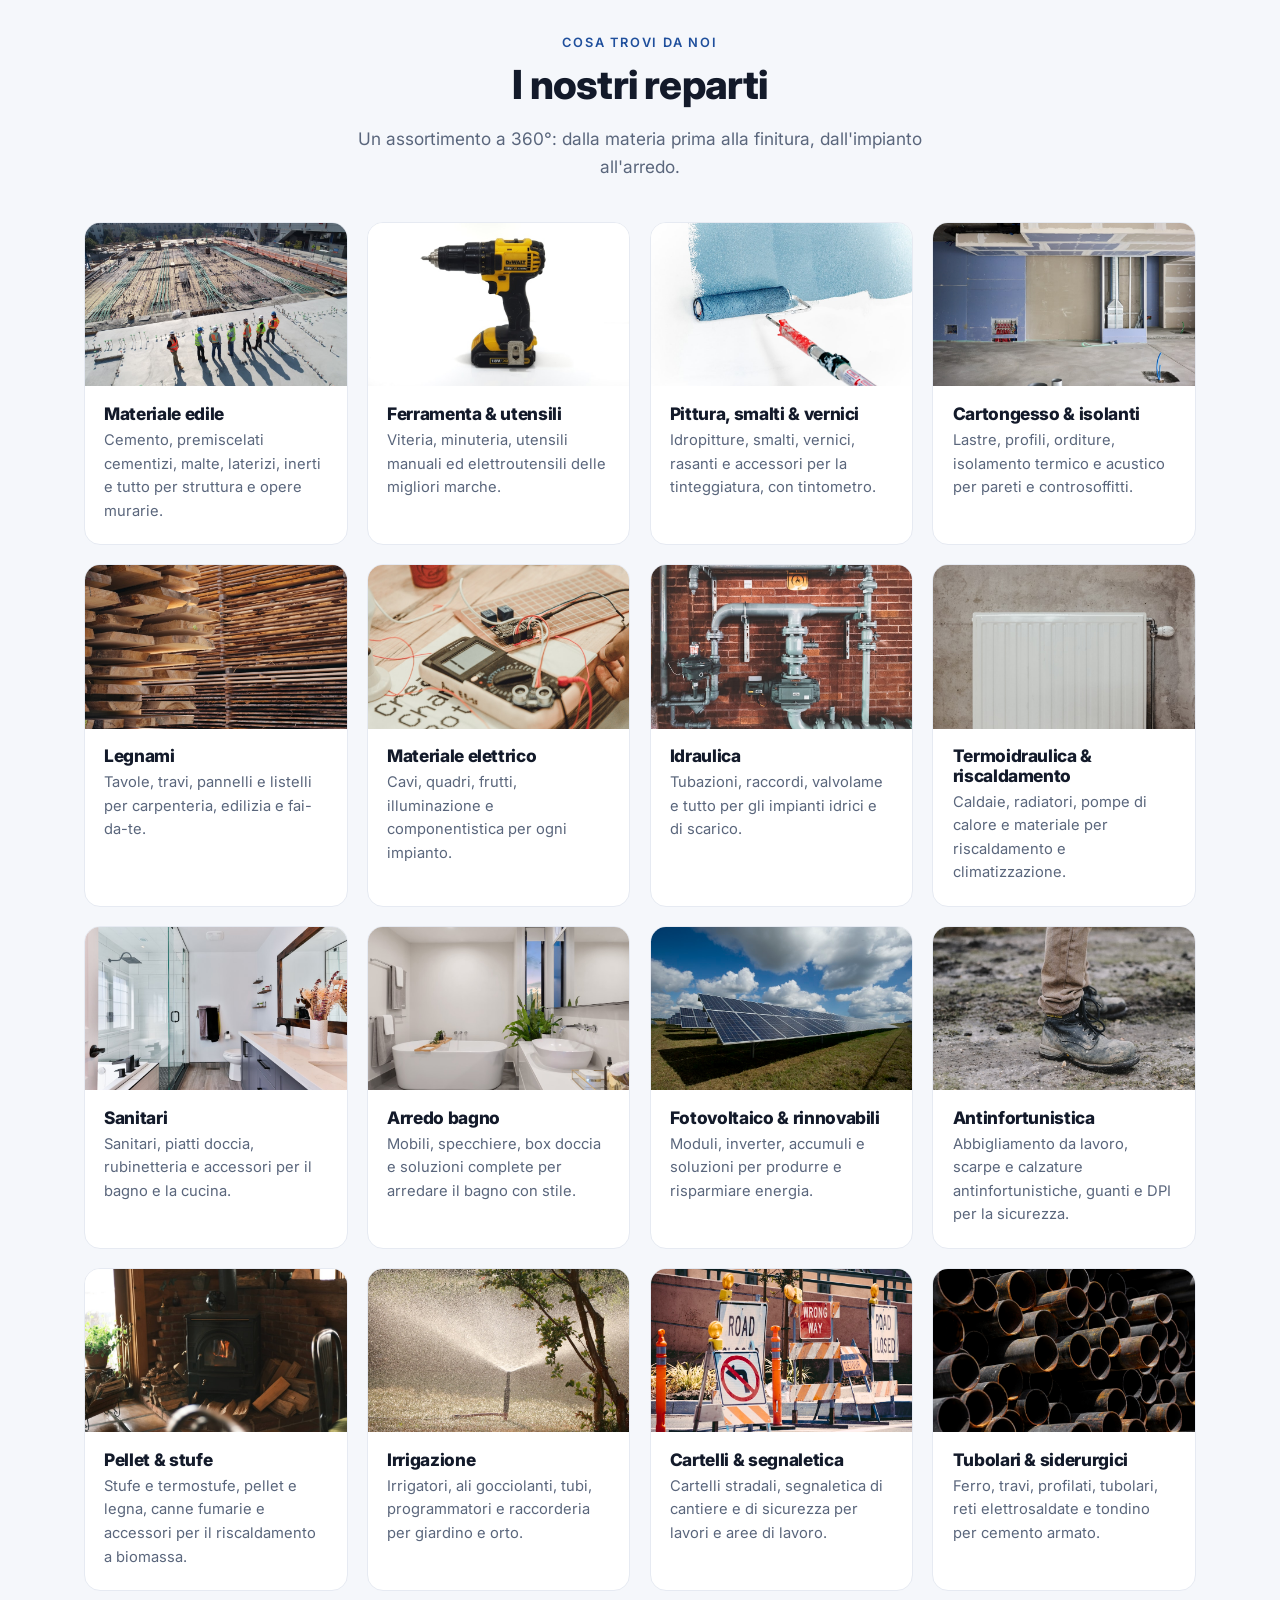
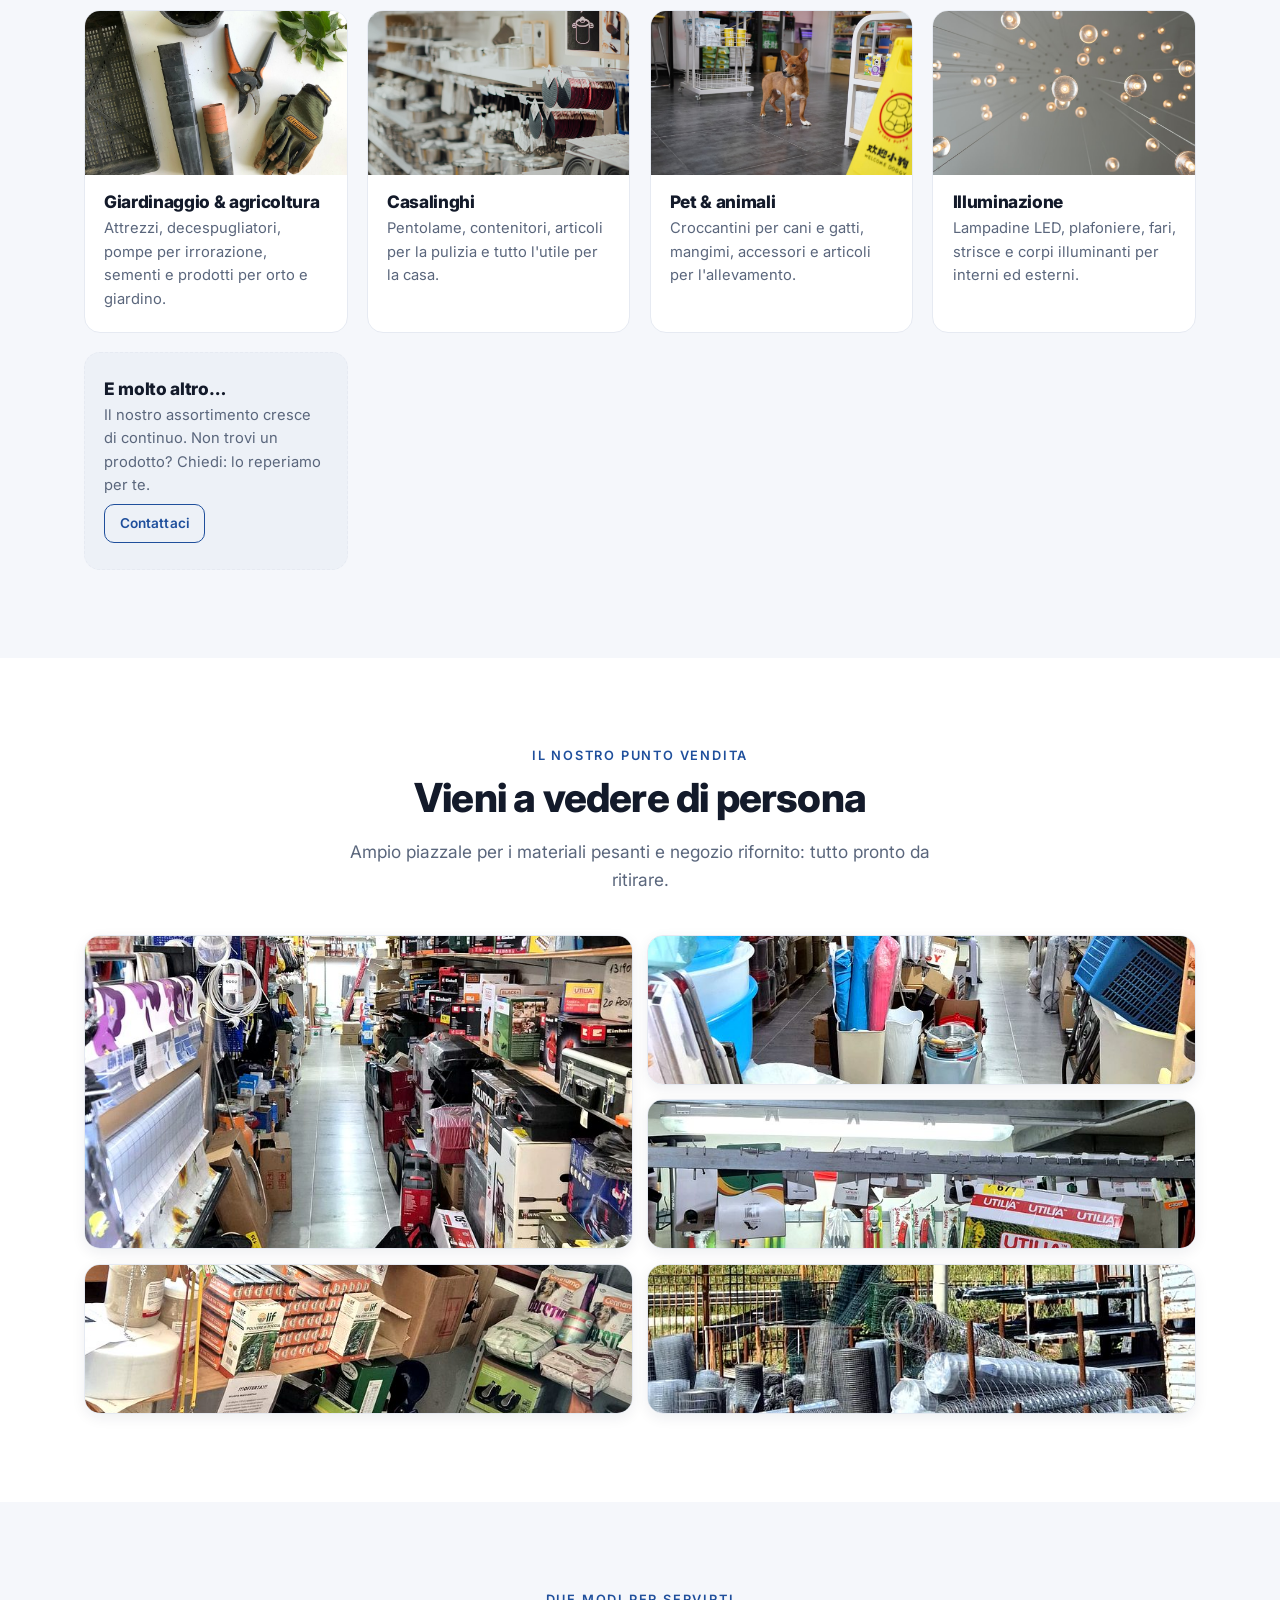
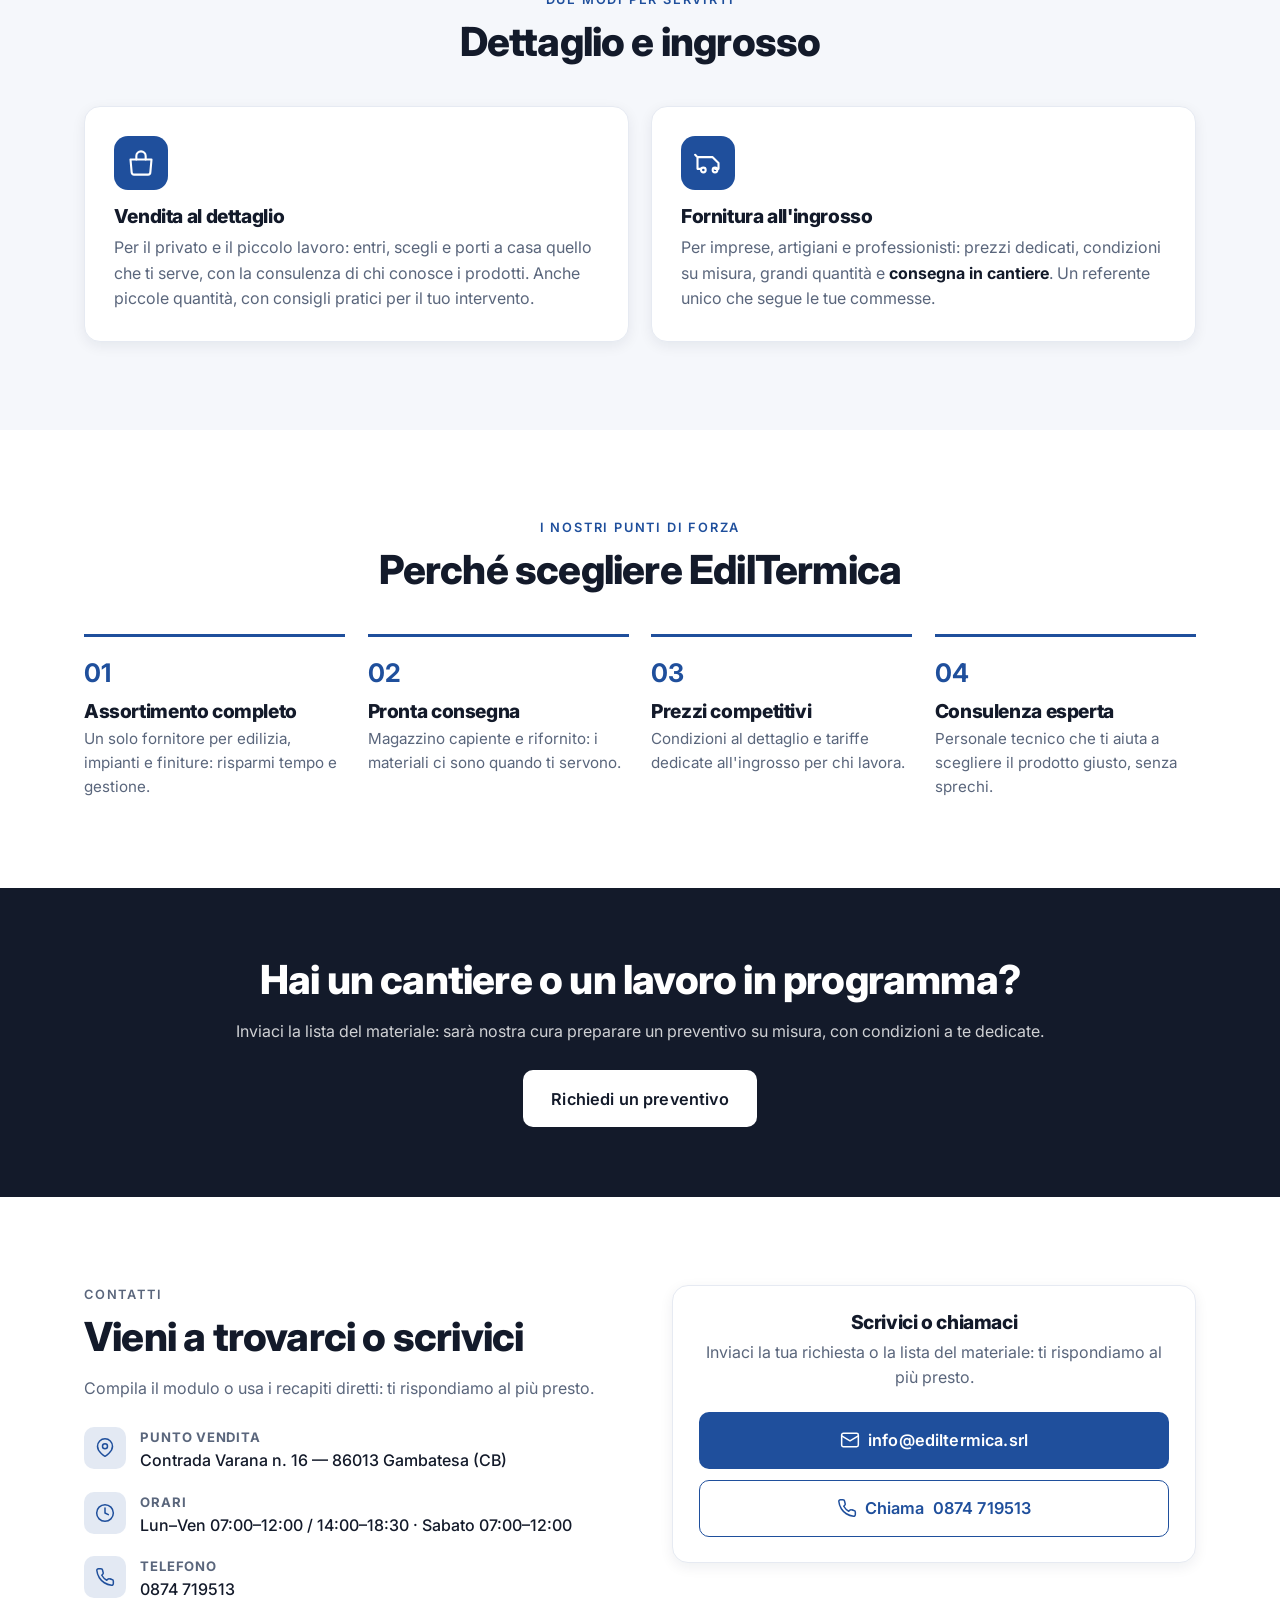
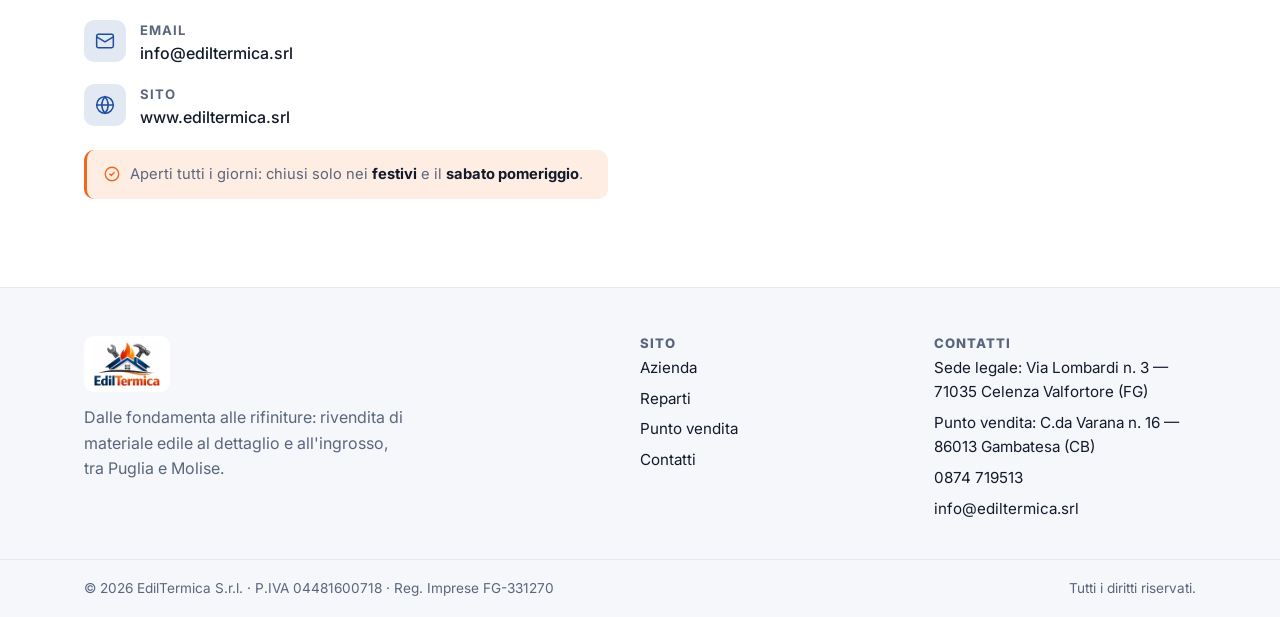
==== commit 911103e4: "Posizione/formato foto reparti + un solo Contattaci nel menu Co-Authored-By: Claude Opus 4.8 <norepl" ====
--- a/index.html
+++ b/index.html
@@ -29,7 +29,6 @@
         <a href="#chi-siamo">Azienda</a>
         <a href="#reparti">Reparti</a>
         <a href="#punto-vendita">Punto vendita</a>
-        <a href="#contatti">Contatti</a>
       </nav>
 
       <div class="header-actions">
--- a/css/style.css
+++ b/css/style.css
@@ -296,7 +296,7 @@
 .cat-card:hover { transform: translateY(-4px); box-shadow: var(--shadow); border-color: color-mix(in srgb, var(--primary) 40%, var(--border)); }
 .cat-card figure { margin: 0; overflow: hidden; }
 .cat-card figure img {
-  width: 100%; aspect-ratio: 16/10; object-fit: cover; display: block;
+  width: 100%; aspect-ratio: var(--cat-img-aspect, 16/10); object-fit: cover; display: block;
   transition: transform .4s ease;
 }
 .cat-card:hover figure img { transform: scale(1.06); }
@@ -400,7 +400,7 @@
   background: var(--text); color: var(--bg);
   padding: .8rem 1.2rem; border-radius: 999px;
   font-size: .92rem; font-weight: 500; box-shadow: var(--shadow);
-  opacity: 0; pointer-events: none; z-index: 200;
+  opacity: 0; pointer-events: none; z-index: 10001;
   transition: opacity .25s ease, transform .25s ease;
 }
 .et-toast.show { opacity: 1; transform: translate(-50%, 0); }
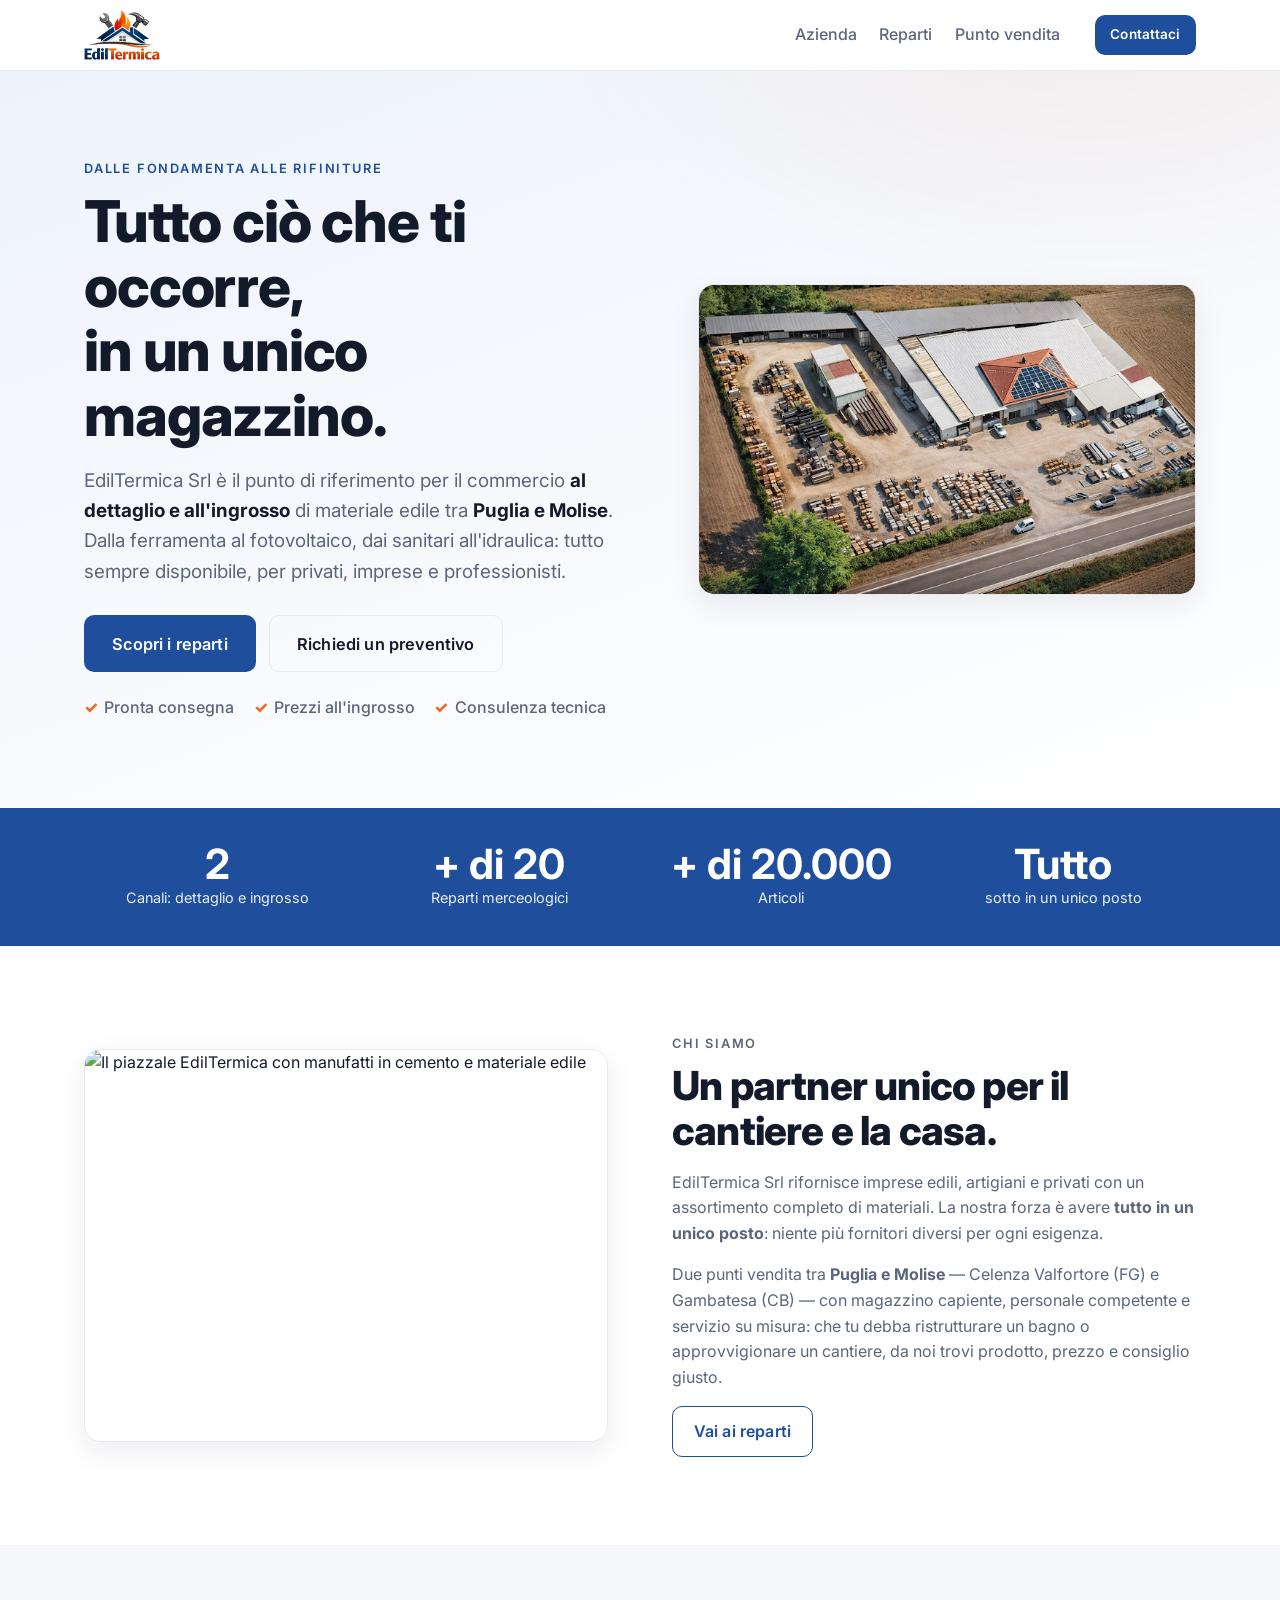
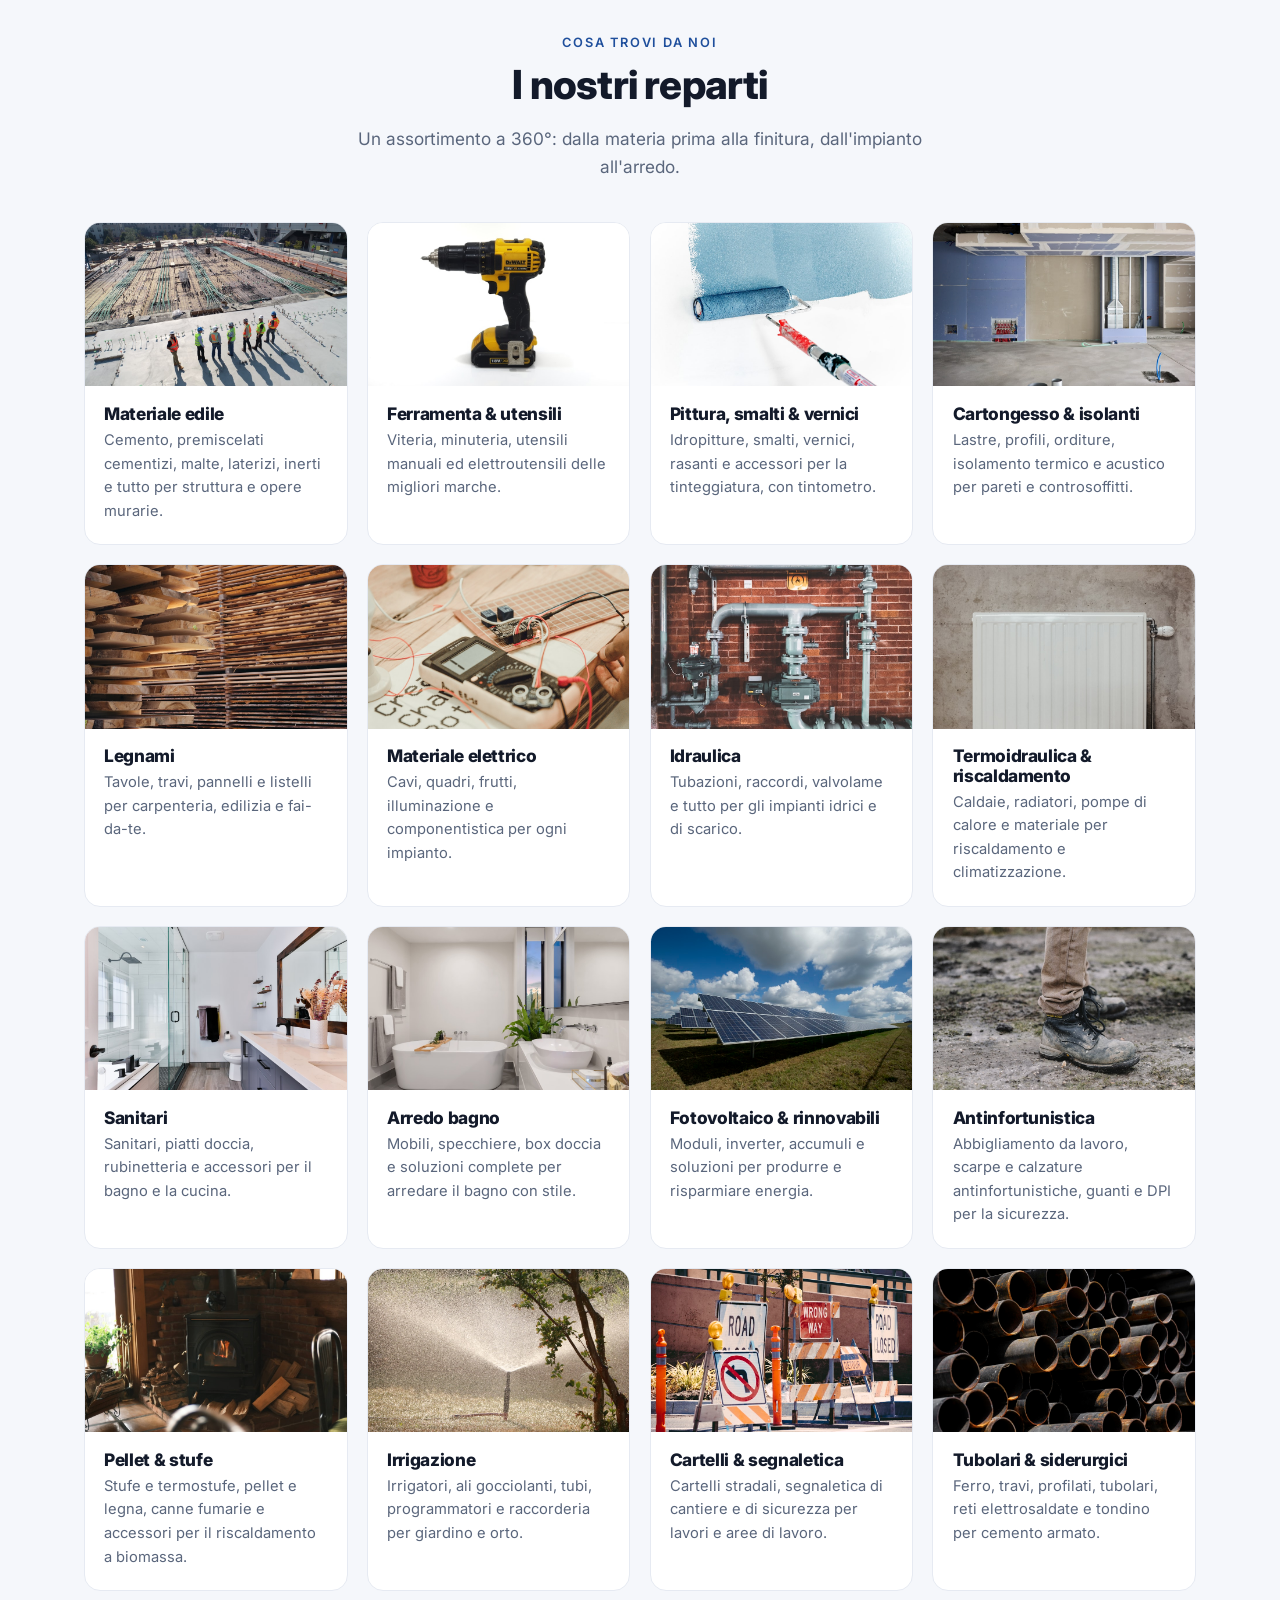
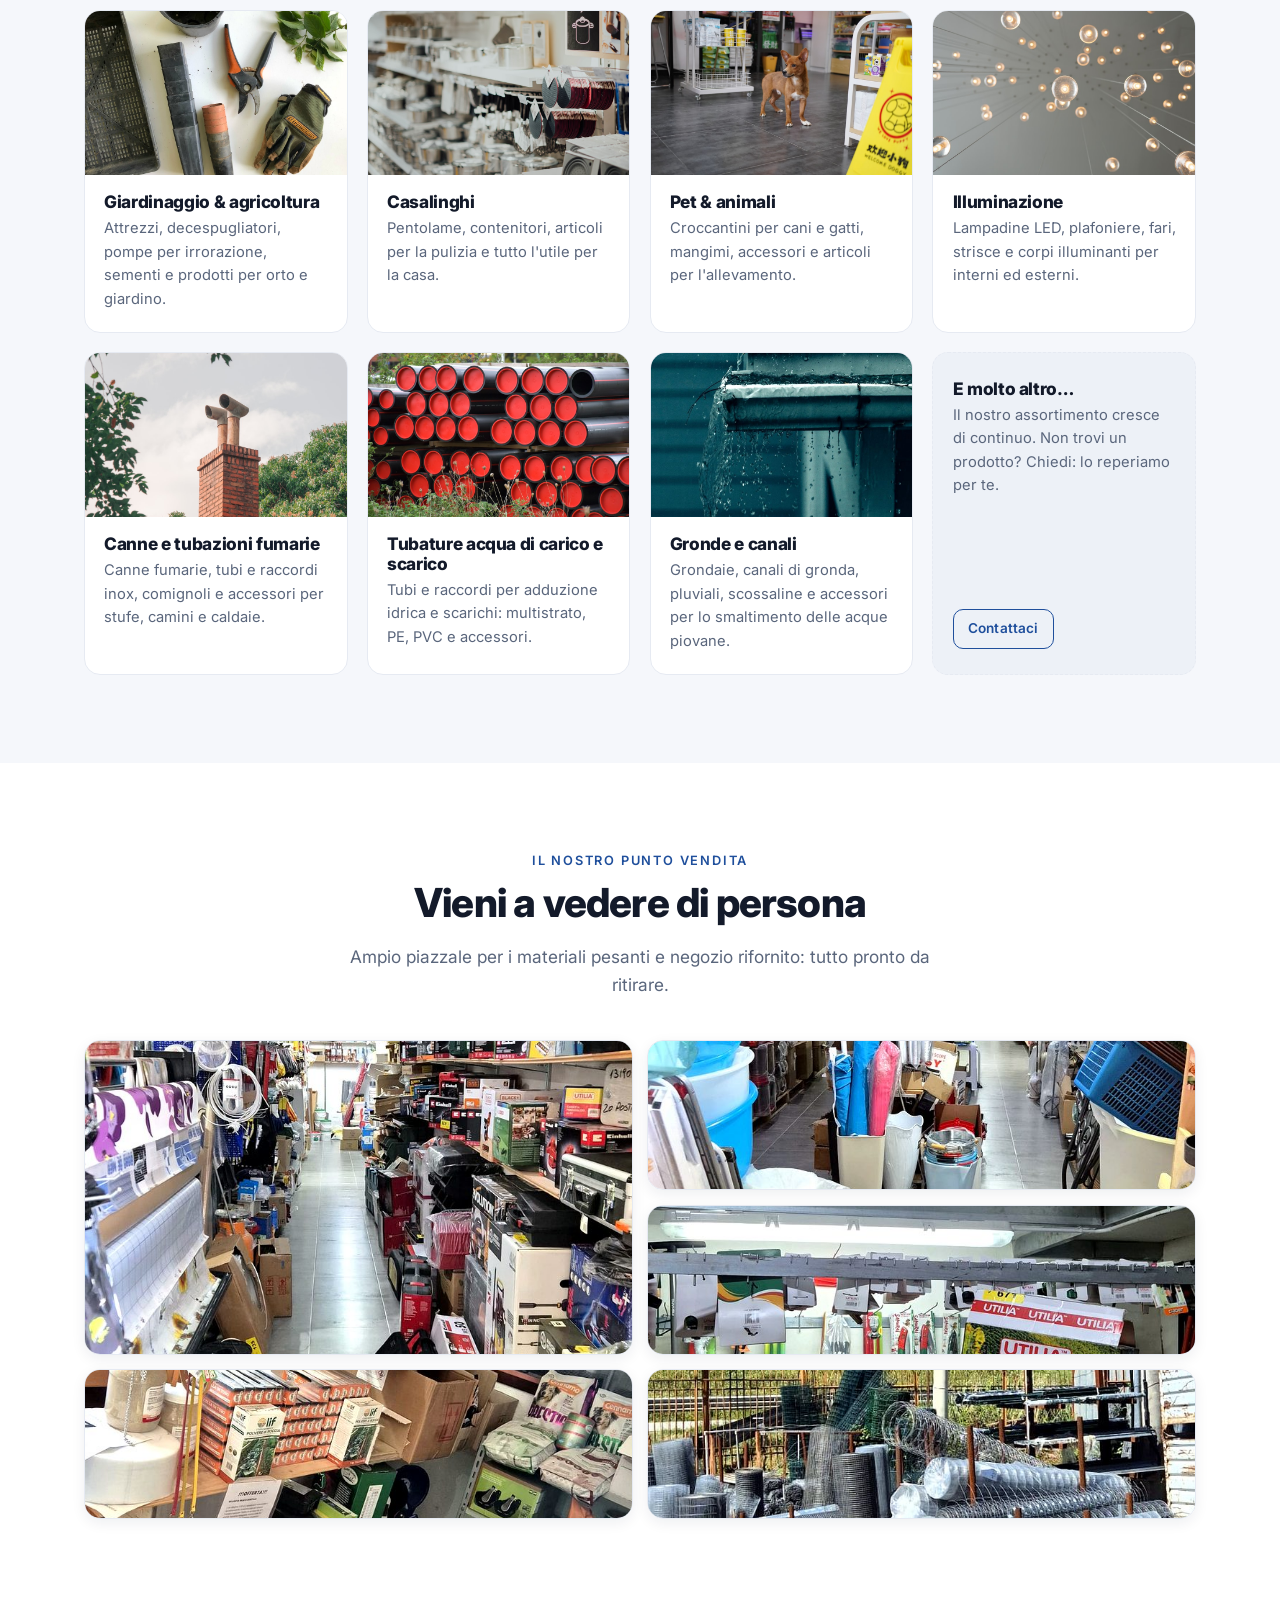
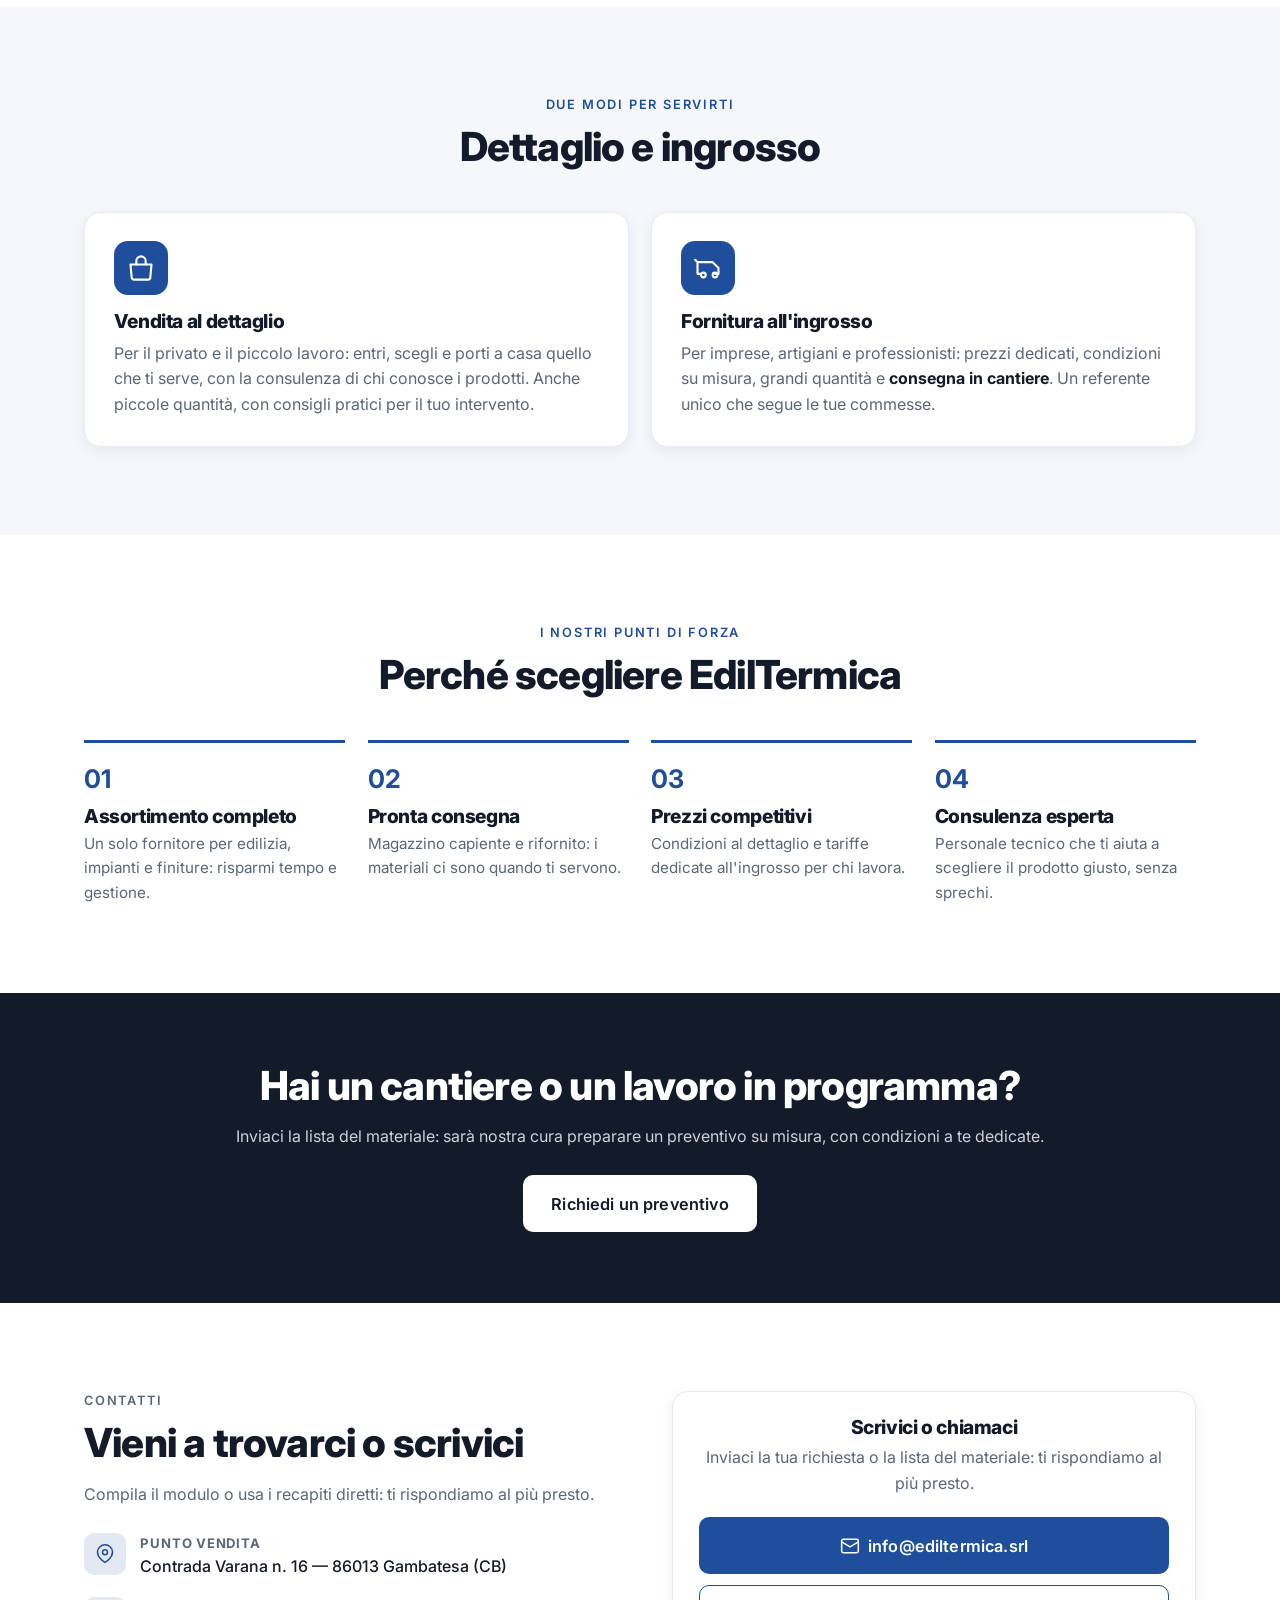
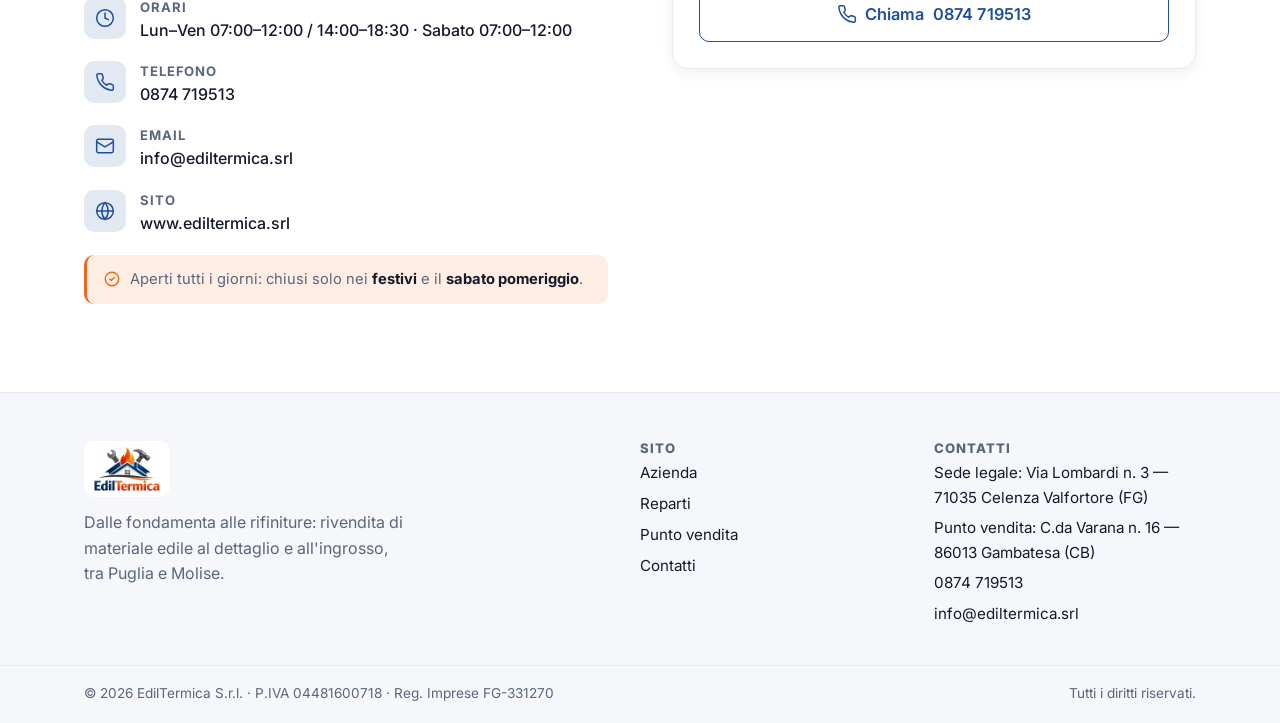
==== commit 6f240f0a: "Aggiunti 3 reparti: canne fumarie, tubature acqua, gronde e canali Co-Authored-By: Claude Opus 4.8 <" ====
--- a/index.html
+++ b/index.html
@@ -137,6 +137,9 @@
         <article class="cat-card"><figure><img src="img/casalinghi.jpg" alt="Casalinghi" loading="lazy" /></figure><div class="cat-body"><h3>Casalinghi</h3><p>Pentolame, contenitori, articoli per la pulizia e tutto l'utile per la casa.</p></div></article>
         <article class="cat-card"><figure><img src="img/pet.jpg" alt="Prodotti per animali" loading="lazy" /></figure><div class="cat-body"><h3>Pet &amp; animali</h3><p>Croccantini per cani e gatti, mangimi, accessori e articoli per l'allevamento.</p></div></article>
         <article class="cat-card"><figure><img src="img/illuminazione.jpg" alt="Illuminazione" loading="lazy" /></figure><div class="cat-body"><h3>Illuminazione</h3><p>Lampadine LED, plafoniere, fari, strisce e corpi illuminanti per interni ed esterni.</p></div></article>
+        <article class="cat-card"><figure><img src="img/canne-fumarie.jpg" alt="Canne e tubazioni fumarie" loading="lazy" /></figure><div class="cat-body"><h3>Canne e tubazioni fumarie</h3><p>Canne fumarie, tubi e raccordi inox, comignoli e accessori per stufe, camini e caldaie.</p></div></article>
+        <article class="cat-card"><figure><img src="img/tubature.jpg" alt="Tubature acqua di carico e scarico" loading="lazy" /></figure><div class="cat-body"><h3>Tubature acqua di carico e scarico</h3><p>Tubi e raccordi per adduzione idrica e scarichi: multistrato, PE, PVC e accessori.</p></div></article>
+        <article class="cat-card"><figure><img src="img/gronde.jpg" alt="Gronde e canali" loading="lazy" /></figure><div class="cat-body"><h3>Gronde e canali</h3><p>Grondaie, canali di gronda, pluviali, scossaline e accessori per lo smaltimento delle acque piovane.</p></div></article>
         <article class="cat-card cat-card--cta">
           <div class="cat-body">
             <h3>E molto altro…</h3>
--- a/css/style.css
+++ b/css/style.css
@@ -297,9 +297,10 @@
 .cat-card figure { margin: 0; overflow: hidden; }
 .cat-card figure img {
   width: 100%; aspect-ratio: var(--cat-img-aspect, 16/10); object-fit: cover; display: block;
+  transform: scale(var(--img-zoom, 1)); transform-origin: var(--img-origin, 50% 50%);
   transition: transform .4s ease;
 }
-.cat-card:hover figure img { transform: scale(1.06); }
+.cat-card:hover figure img { transform: scale(calc(var(--img-zoom, 1) * 1.06)); }
 .cat-body { padding: 1.1rem 1.2rem 1.3rem; display: flex; flex-direction: column; gap: .35rem; flex: 1; }
 .cat-body h3 { color: var(--text); font-size: 1.08rem; margin: 0; }
 .cat-body p { color: var(--muted); margin: 0; font-size: .92rem; }
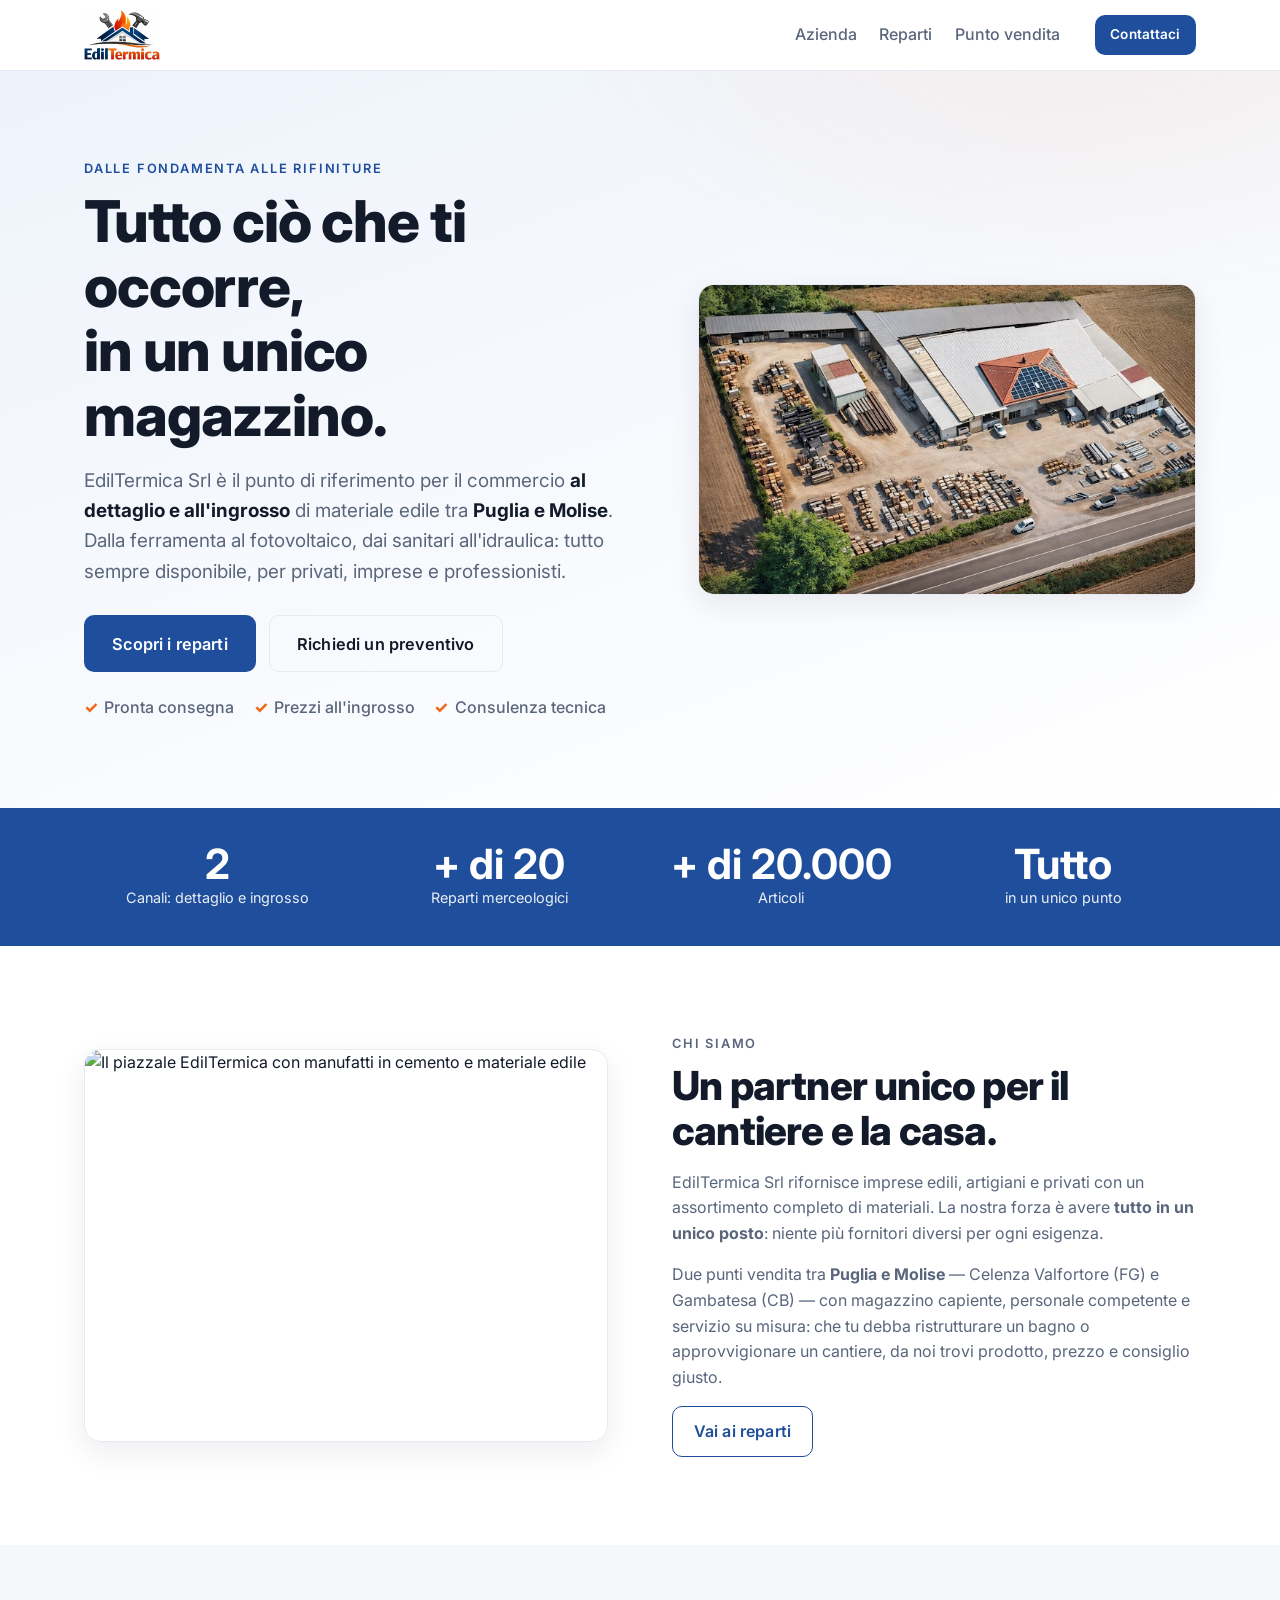
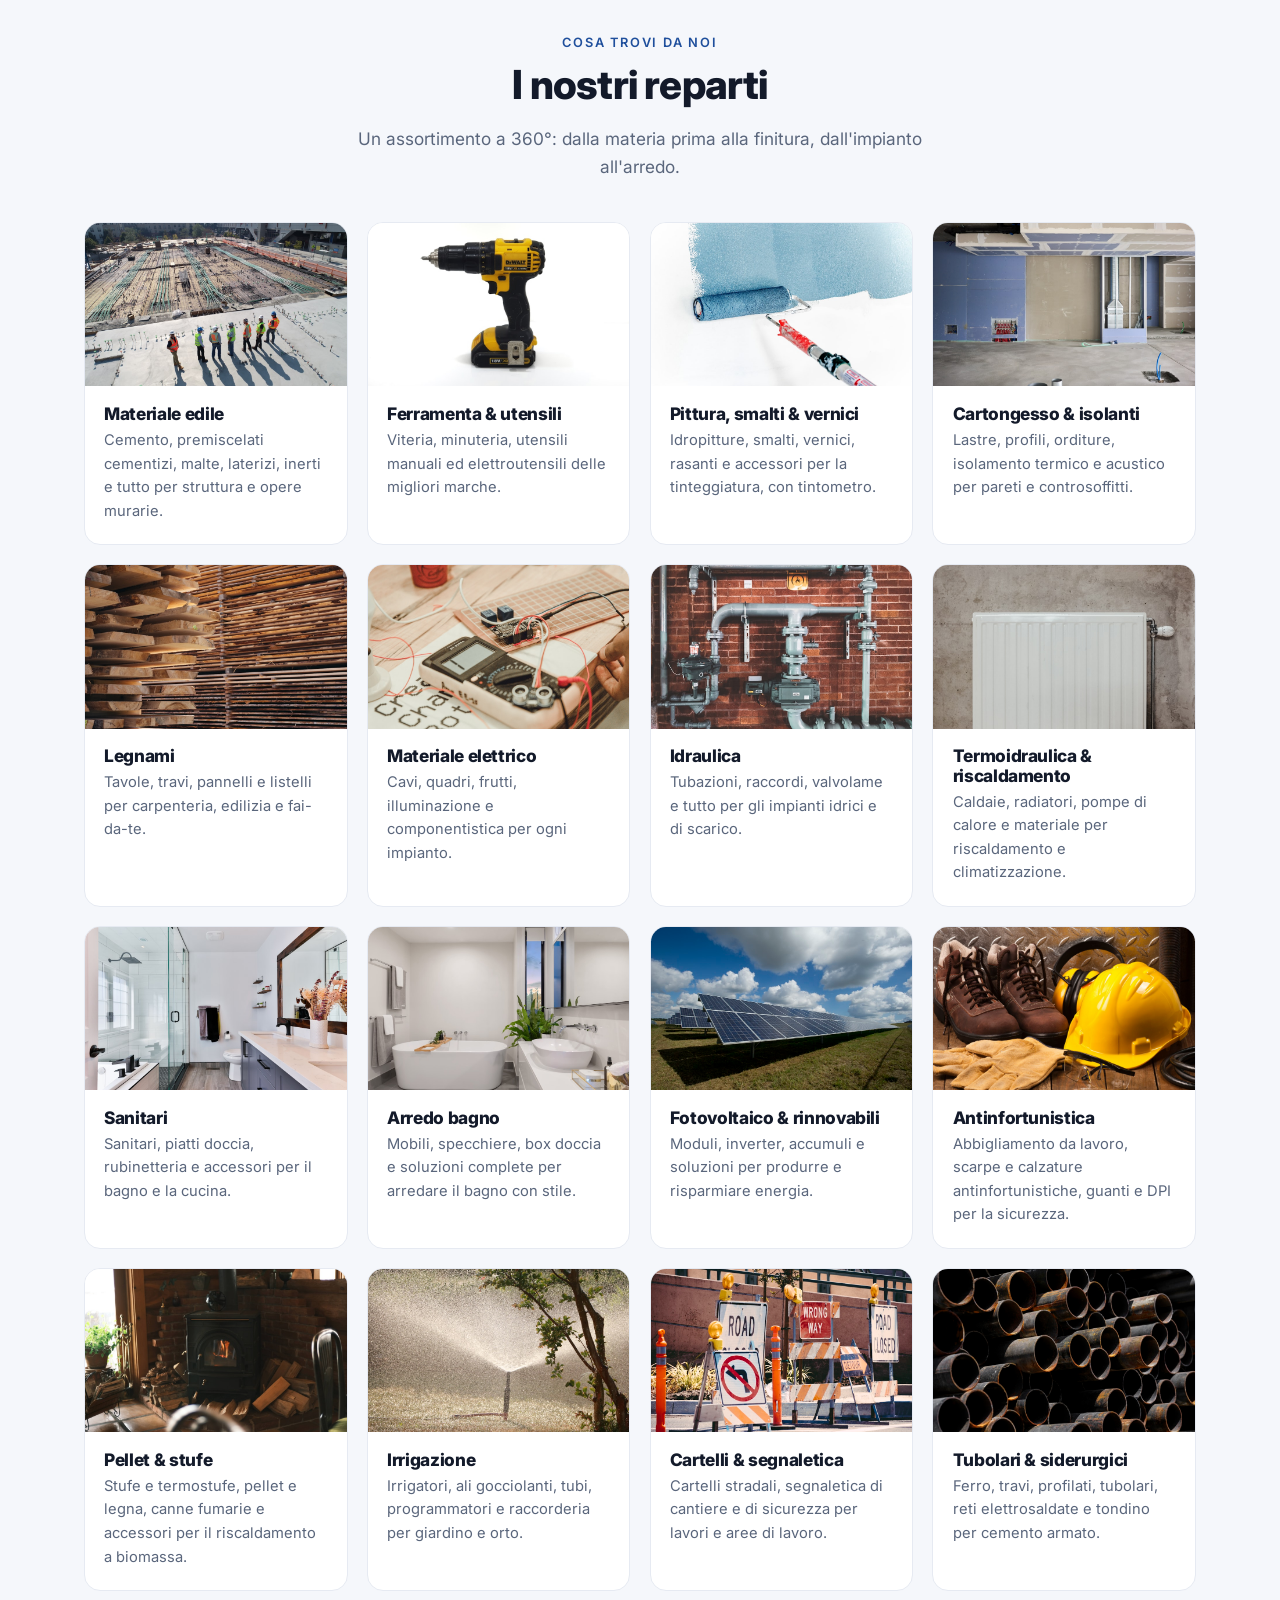
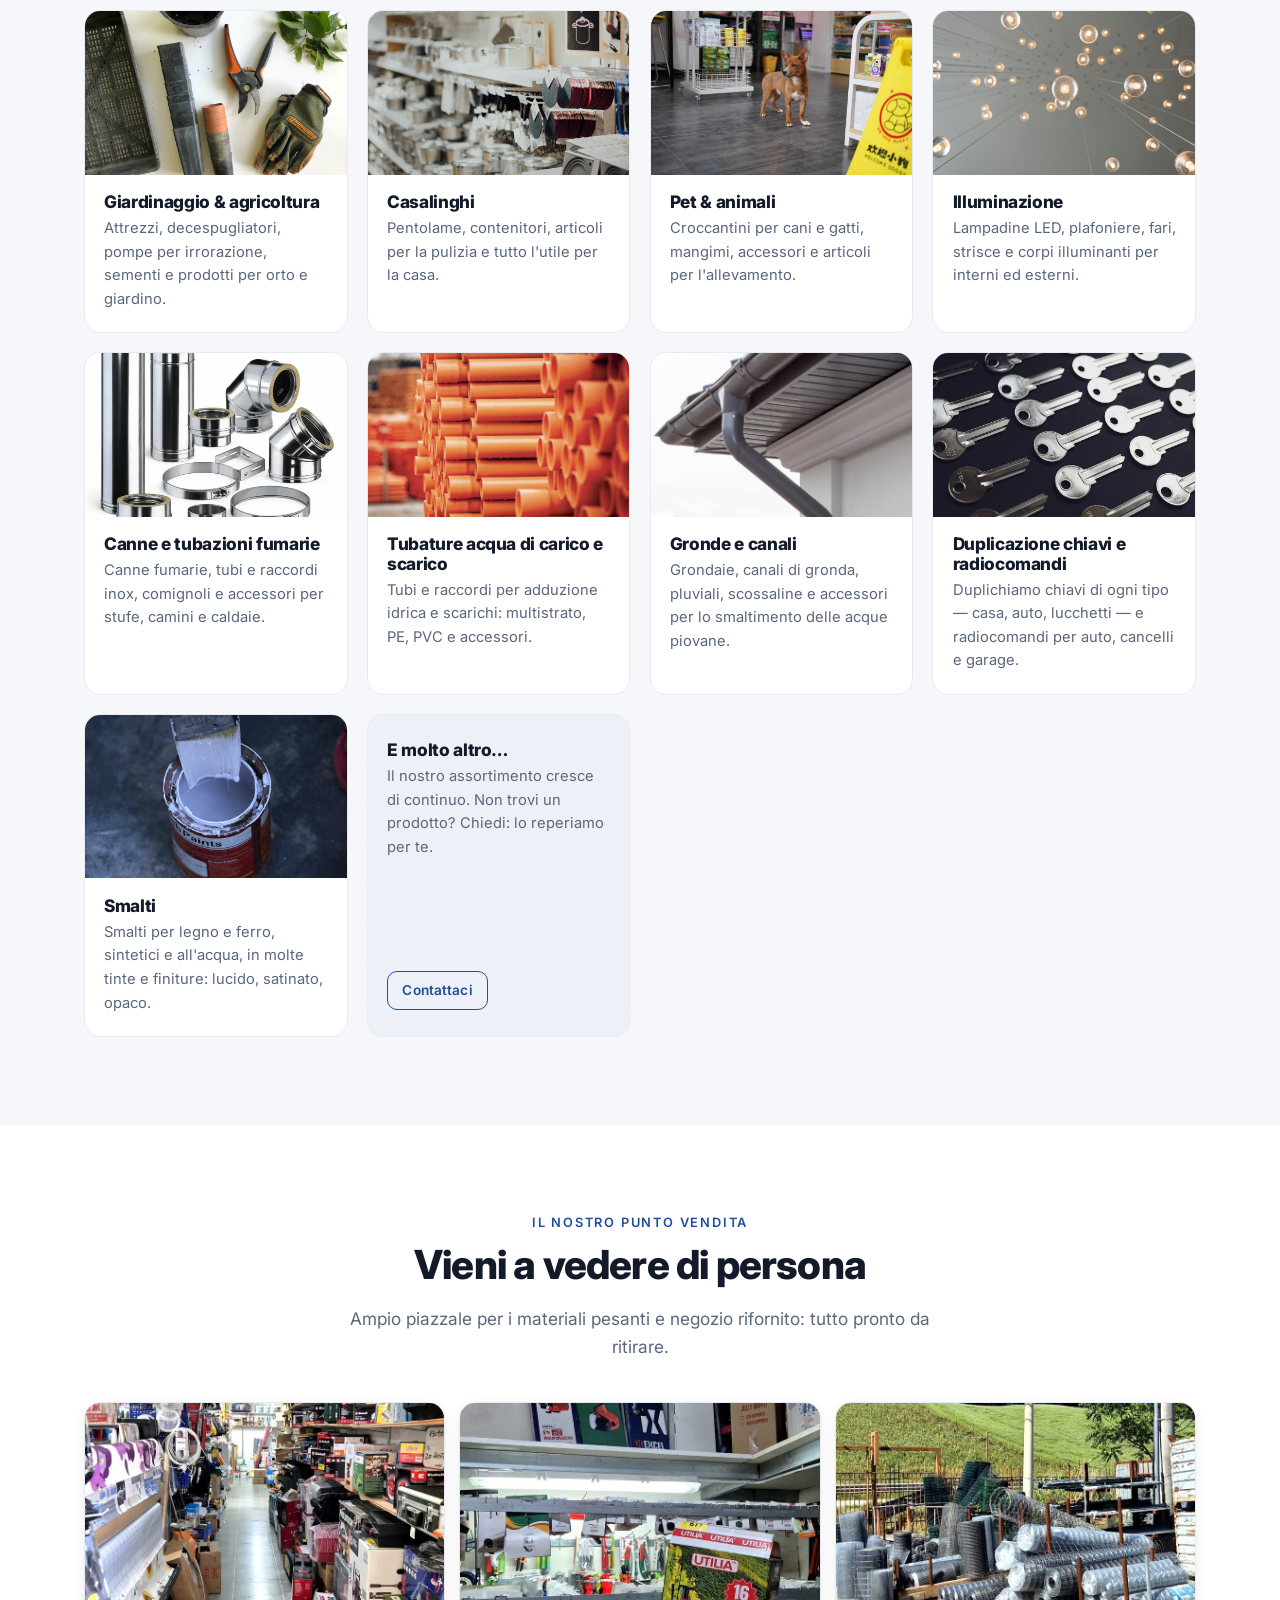
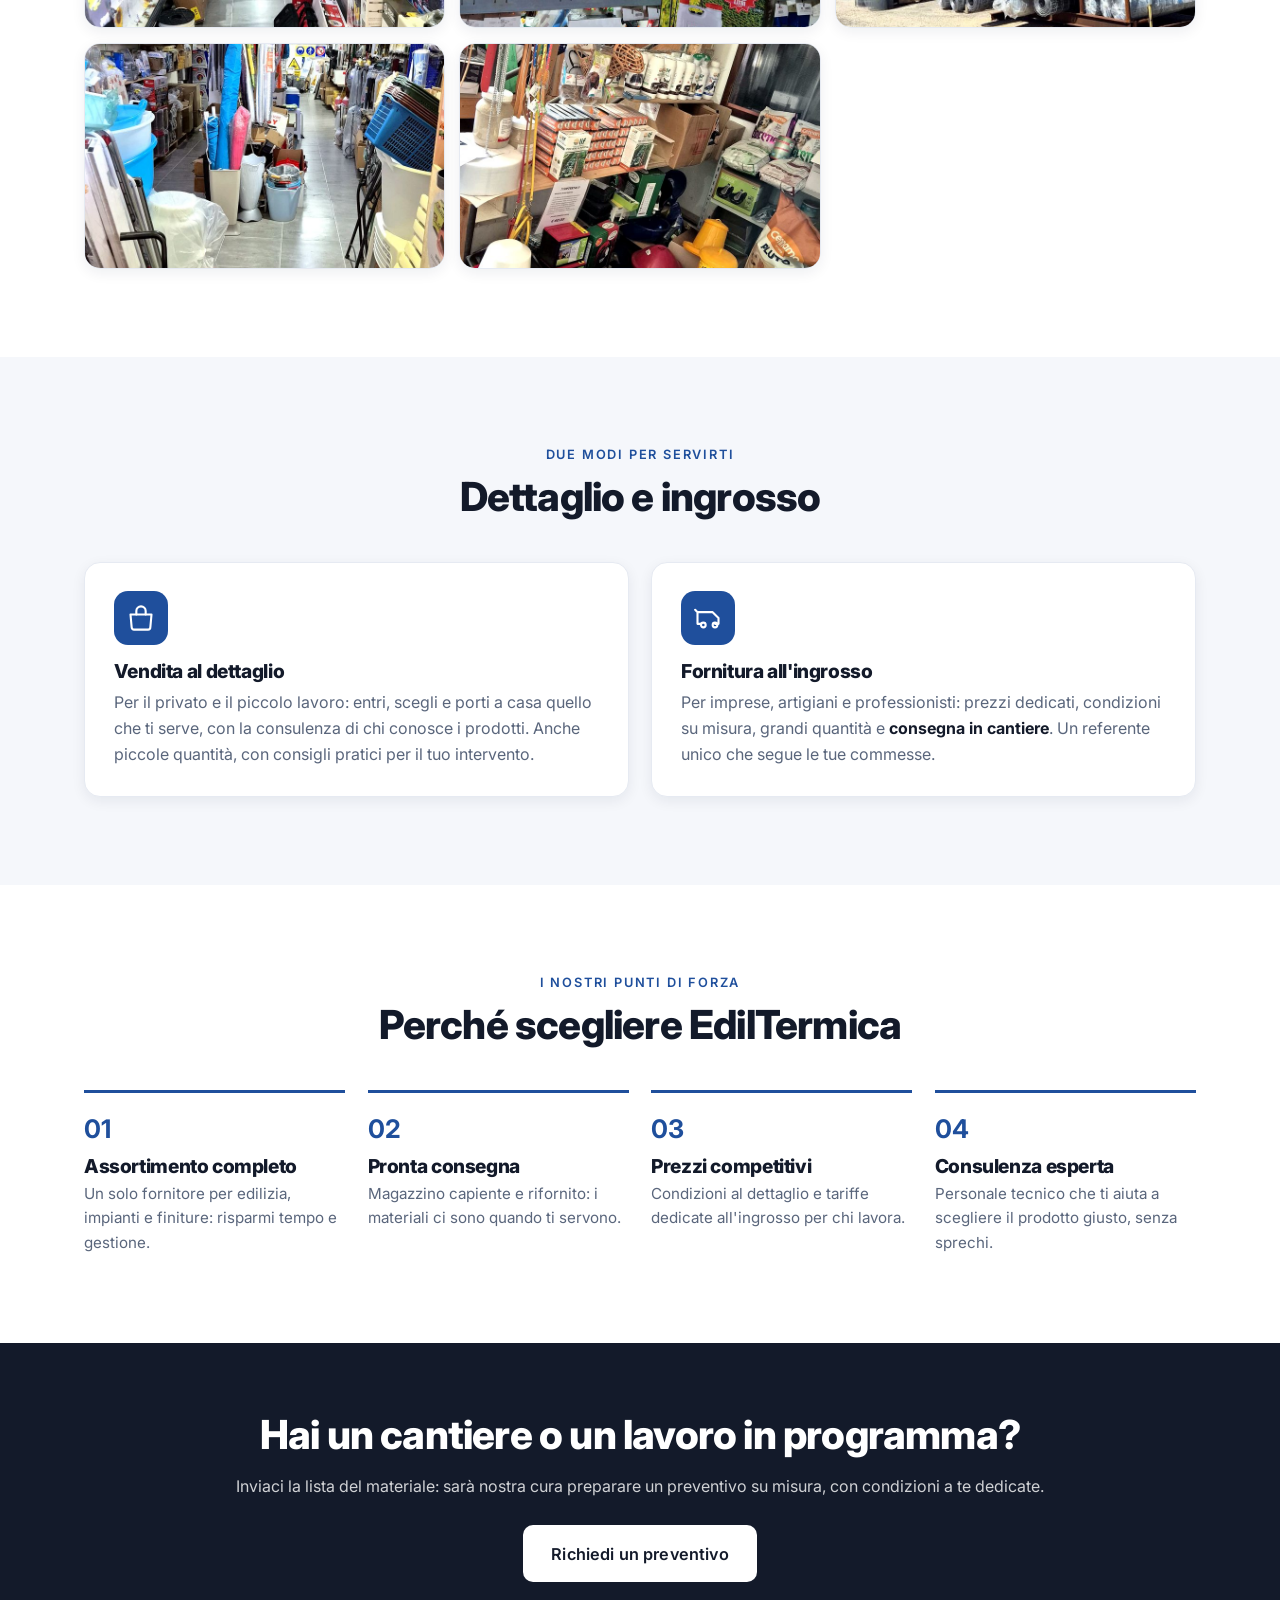
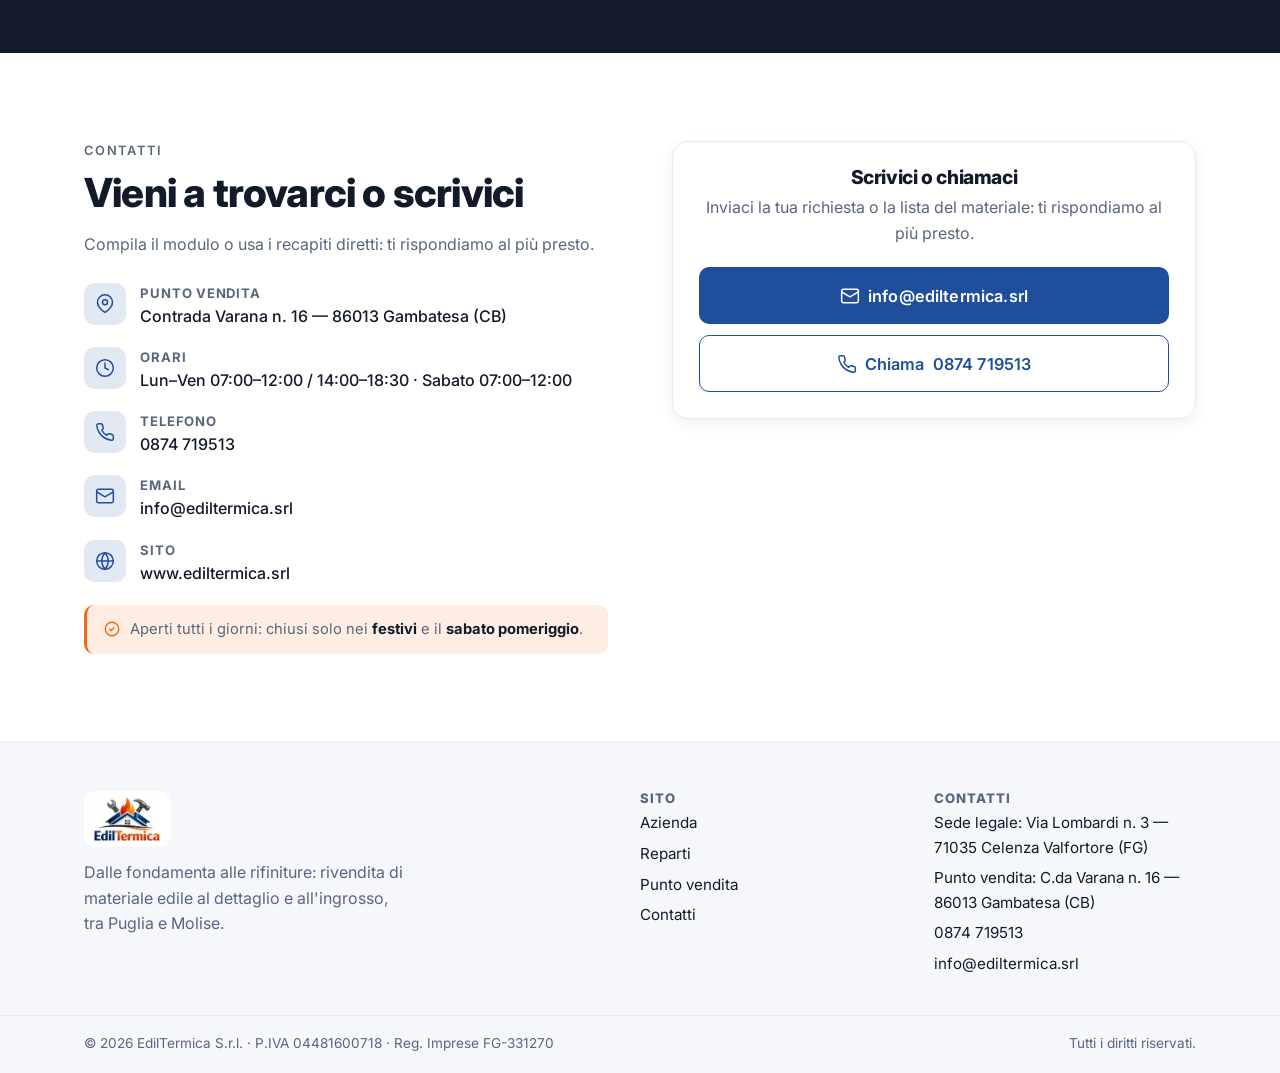
==== commit 04cc57f1: "Galleria con formato/posizione/zoom per foto + reparti chiavi e smalti Co-Authored-By: Claude Opus 4" ====
--- a/index.html
+++ b/index.html
@@ -140,6 +140,8 @@
         <article class="cat-card"><figure><img src="img/canne-fumarie.jpg" alt="Canne e tubazioni fumarie" loading="lazy" /></figure><div class="cat-body"><h3>Canne e tubazioni fumarie</h3><p>Canne fumarie, tubi e raccordi inox, comignoli e accessori per stufe, camini e caldaie.</p></div></article>
         <article class="cat-card"><figure><img src="img/tubature.jpg" alt="Tubature acqua di carico e scarico" loading="lazy" /></figure><div class="cat-body"><h3>Tubature acqua di carico e scarico</h3><p>Tubi e raccordi per adduzione idrica e scarichi: multistrato, PE, PVC e accessori.</p></div></article>
         <article class="cat-card"><figure><img src="img/gronde.jpg" alt="Gronde e canali" loading="lazy" /></figure><div class="cat-body"><h3>Gronde e canali</h3><p>Grondaie, canali di gronda, pluviali, scossaline e accessori per lo smaltimento delle acque piovane.</p></div></article>
+        <article class="cat-card"><figure><img src="img/chiavi.jpg" alt="Duplicazione chiavi e radiocomandi" loading="lazy" /></figure><div class="cat-body"><h3>Duplicazione chiavi e radiocomandi</h3><p>Duplichiamo chiavi di ogni tipo — casa, auto, lucchetti — e radiocomandi per auto, cancelli e garage.</p></div></article>
+        <article class="cat-card"><figure><img src="img/smalti.jpg" alt="Smalti" loading="lazy" /></figure><div class="cat-body"><h3>Smalti</h3><p>Smalti per legno e ferro, sintetici e all'acqua, in molte tinte e finiture: lucido, satinato, opaco.</p></div></article>
         <article class="cat-card cat-card--cta">
           <div class="cat-body">
             <h3>E molto altro…</h3>
--- a/css/style.css
+++ b/css/style.css
@@ -309,23 +309,24 @@
 .cat-card--cta { background: color-mix(in srgb, var(--primary) 8%, var(--surface)); border-style: dashed; justify-content: center; }
 .cat-card--cta .cat-body { padding: 1.6rem 1.2rem; }
 
-/* ---------- GALLERIA PUNTO VENDITA ---------- */
-.gallery-grid {
-  display: grid;
-  grid-template-columns: repeat(6, 1fr);
-  grid-auto-rows: 150px;
-  gap: .9rem;
-}
+/* ---------- GALLERIA PUNTO VENDITA (layout a colonne) ---------- */
+.gallery-grid { columns: 3; column-gap: .9rem; }
 .gallery-grid figure {
-  margin: 0; overflow: hidden; border-radius: var(--radius);
-  border: 1px solid var(--border); box-shadow: var(--shadow-sm);
-}
-.gallery-grid img { width: 100%; height: 100%; object-fit: cover; display: block; transition: transform .5s ease; }
-.gallery-grid figure:hover img { transform: scale(1.05); }
-/* prima foto piu' grande (2x2) */
-.gallery-grid .g-big { grid-column: span 3; grid-row: span 2; }
-.gallery-grid .g-wide { grid-column: span 3; grid-row: span 1; }
-.gallery-grid .g-cell { grid-column: span 3; grid-row: span 1; }
+  break-inside: avoid; margin: 0 0 .9rem; overflow: hidden;
+  border-radius: var(--radius); border: 1px solid var(--border); box-shadow: var(--shadow-sm);
+}
+.gallery-grid img {
+  width: 100%; display: block; object-fit: cover;
+  transform: scale(var(--img-zoom, 1)); transform-origin: var(--img-origin, 50% 50%);
+  transition: transform .5s ease;
+}
+.gallery-grid figure:hover img { transform: scale(calc(var(--img-zoom, 1) * 1.05)); }
+/* forma per foto */
+.gallery-grid .g-orizz img    { aspect-ratio: 16/10; }
+.gallery-grid .g-quadrata img { aspect-ratio: 1/1; }
+.gallery-grid .g-vert img     { aspect-ratio: 3/4; }
+/* compat layout vecchio (fallback) */
+.gallery-grid .g-big img, .gallery-grid .g-cell img, .gallery-grid .g-wide img { aspect-ratio: 16/10; }
 
 /* ---------- DETTAGLIO & INGROSSO ---------- */
 .duo { display: grid; grid-template-columns: 1fr 1fr; gap: 1.4rem; }
@@ -468,16 +469,13 @@
   .cat-grid { grid-template-columns: repeat(2, 1fr); }
   .features { grid-template-columns: repeat(2, 1fr); }
   .duo { grid-template-columns: 1fr; }
-  .gallery-grid { grid-template-columns: repeat(2, 1fr); grid-auto-rows: 140px; }
-  .gallery-grid .g-big { grid-column: span 2; grid-row: span 2; }
-  .gallery-grid .g-wide, .gallery-grid .g-cell { grid-column: span 1; grid-row: span 1; }
+  .gallery-grid { columns: 2; }
   .stats-grid { grid-template-columns: repeat(2, 1fr); gap: 1.6rem; }
   .footer-inner { grid-template-columns: 1fr 1fr; }
 }
 @media (max-width: 560px) {
   .cat-grid, .features { grid-template-columns: 1fr; }
-  .gallery-grid { grid-template-columns: 1fr; grid-auto-rows: 200px; }
-  .gallery-grid .g-big { grid-column: span 1; grid-row: span 1; }
+  .gallery-grid { columns: 1; }
   .field-row { grid-template-columns: 1fr; }
   .footer-inner { grid-template-columns: 1fr; }
   .hero-cta .btn { flex: 1 1 auto; }
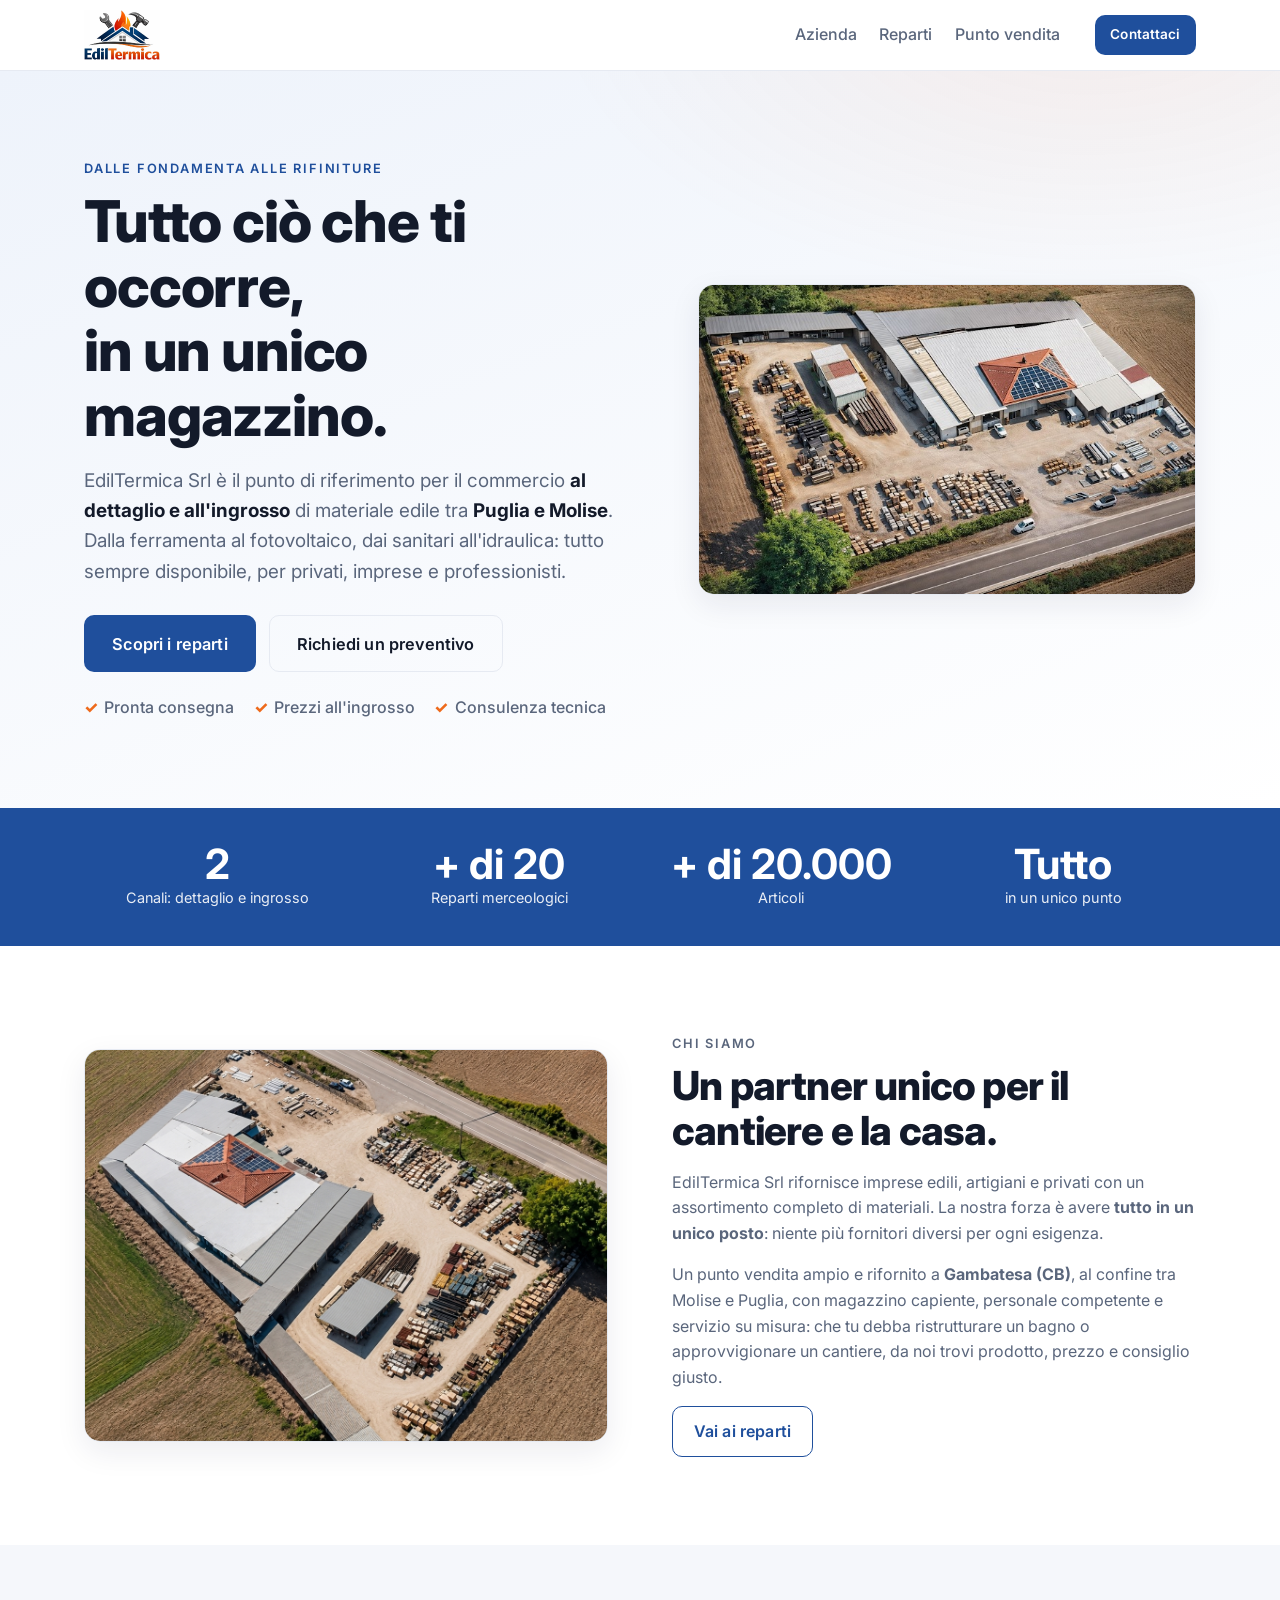
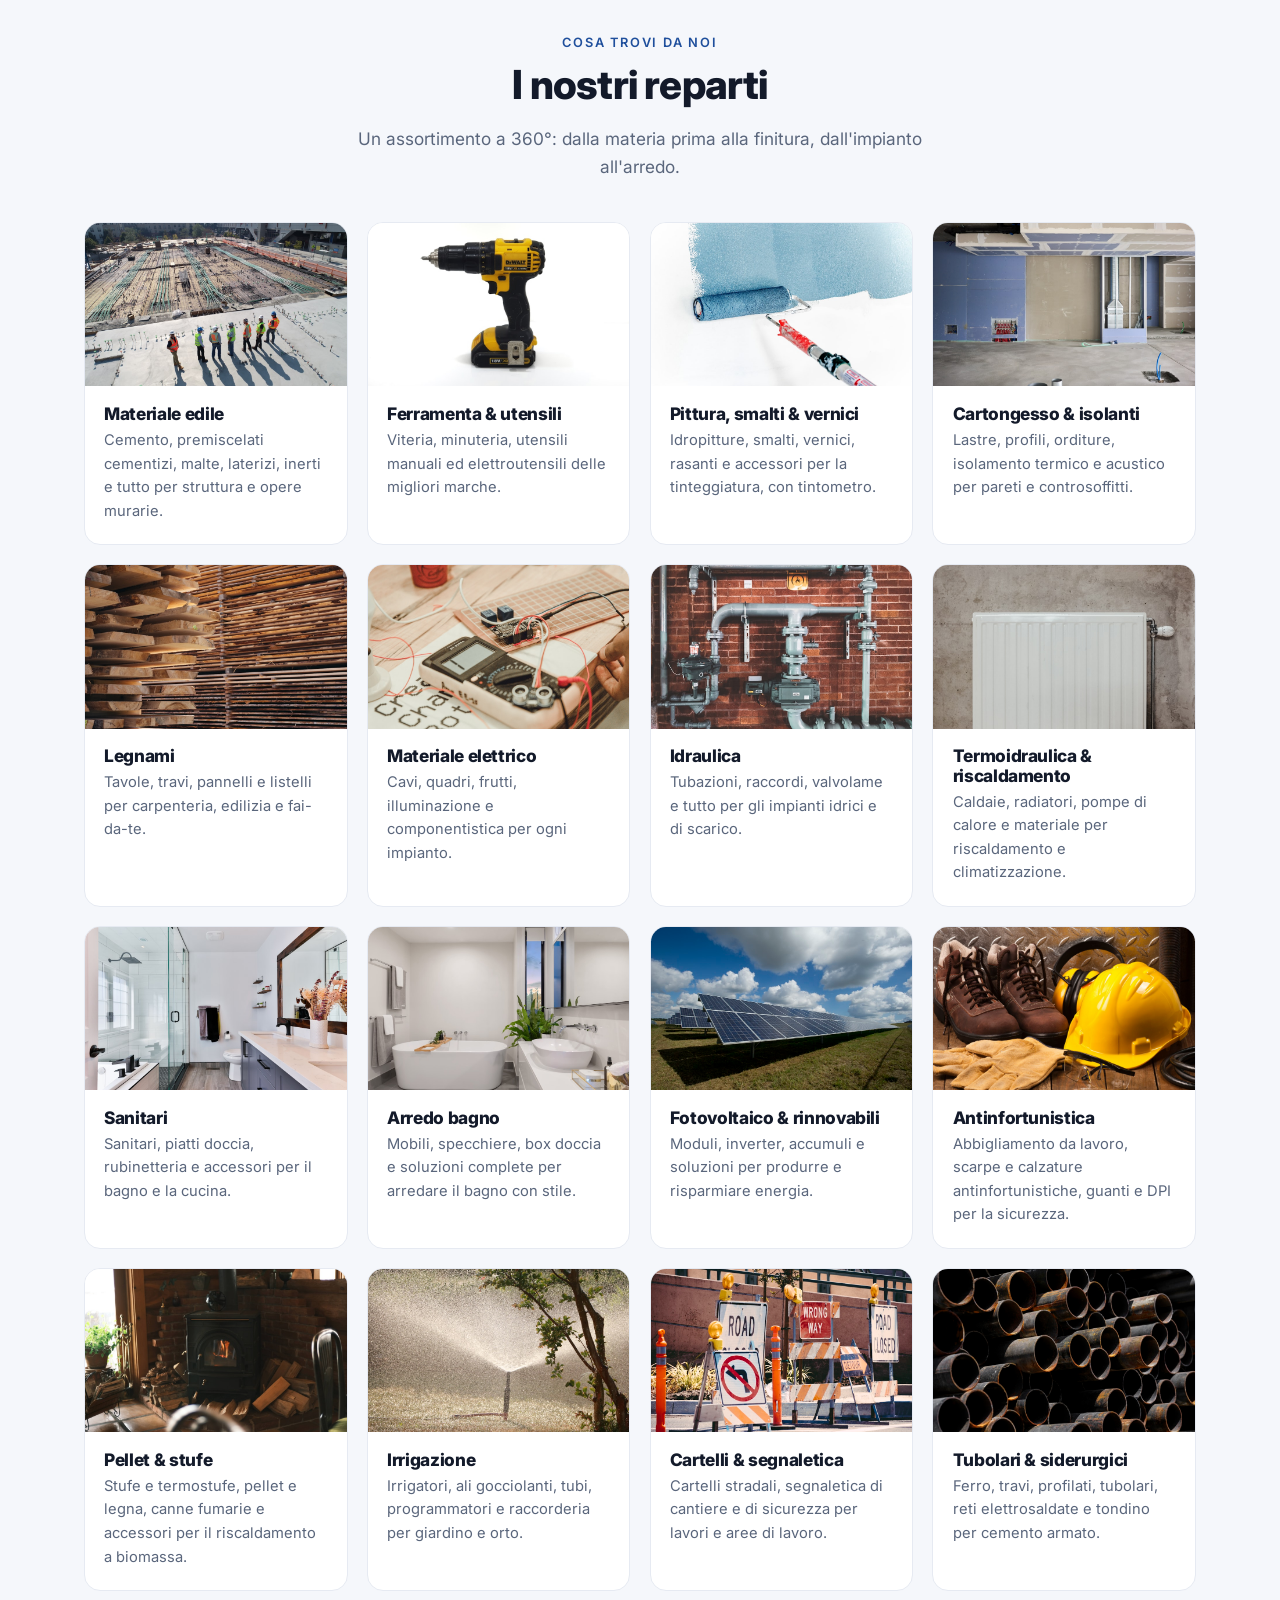
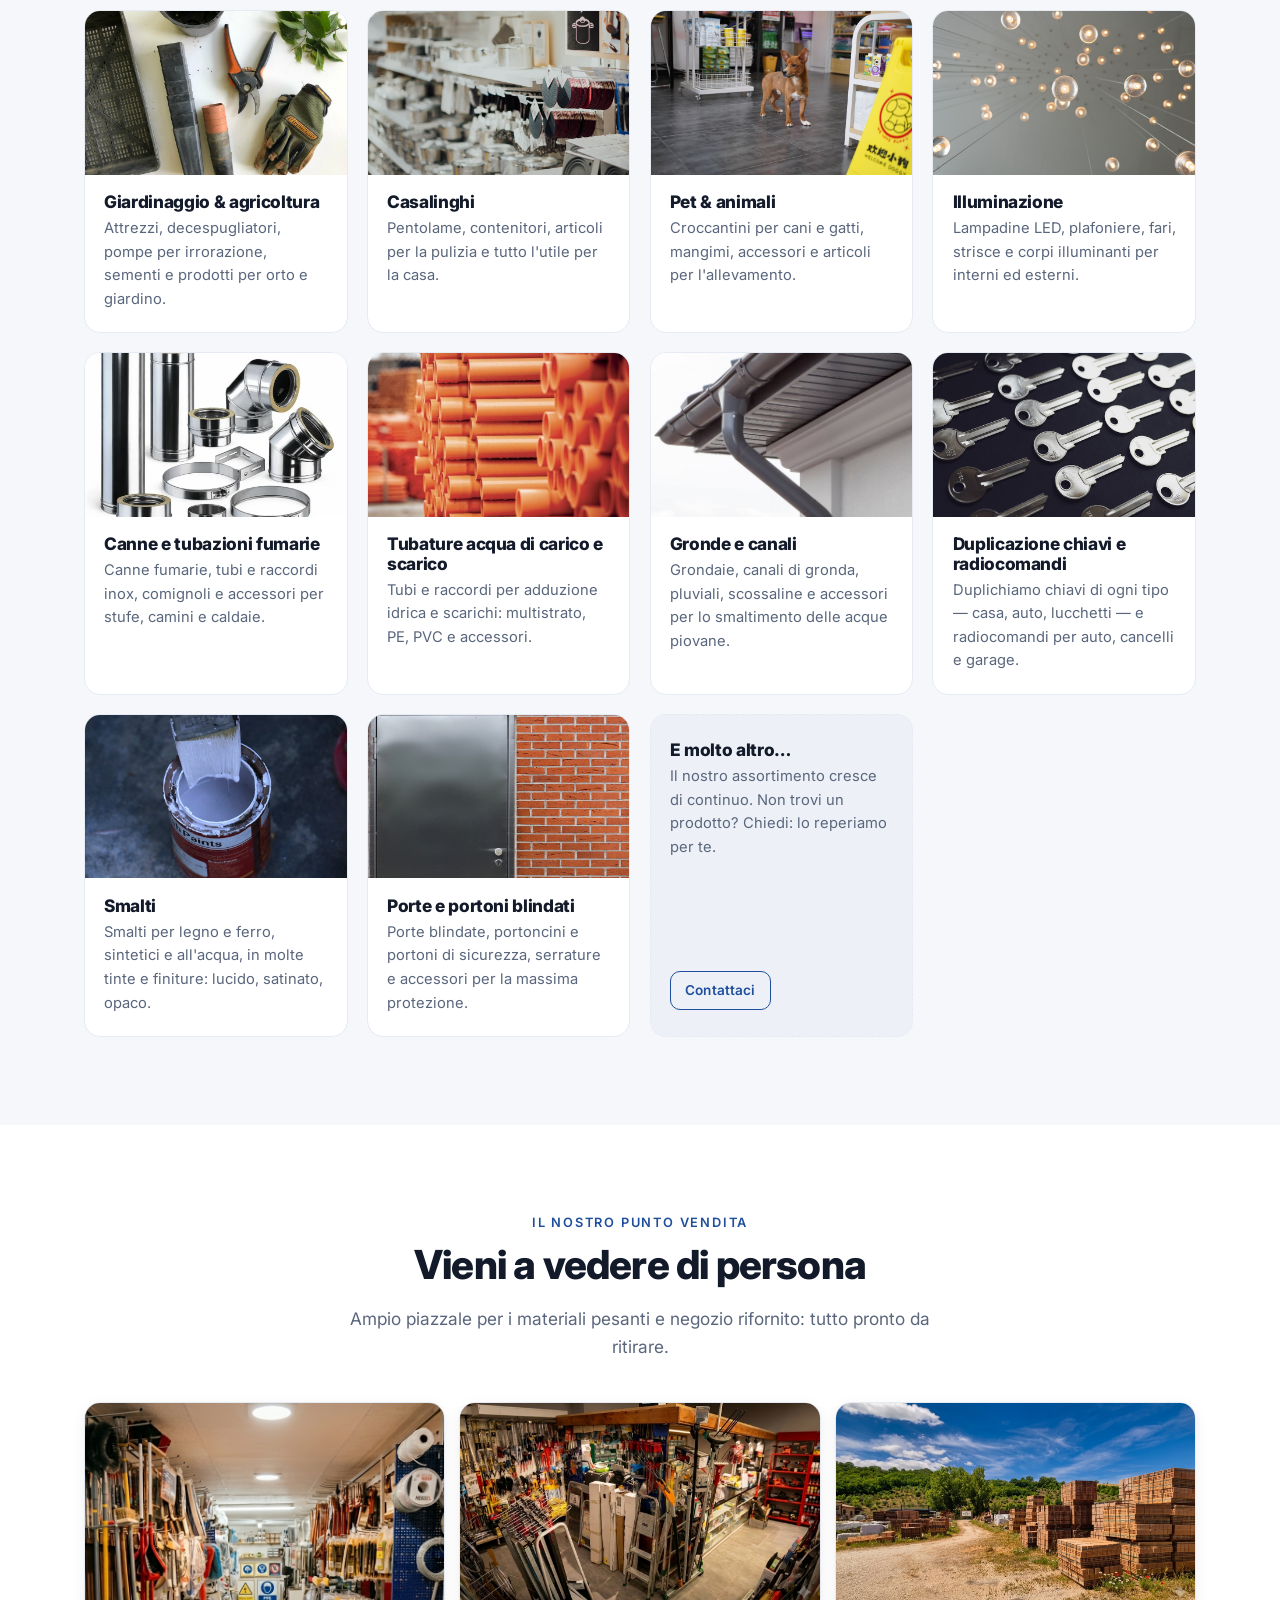
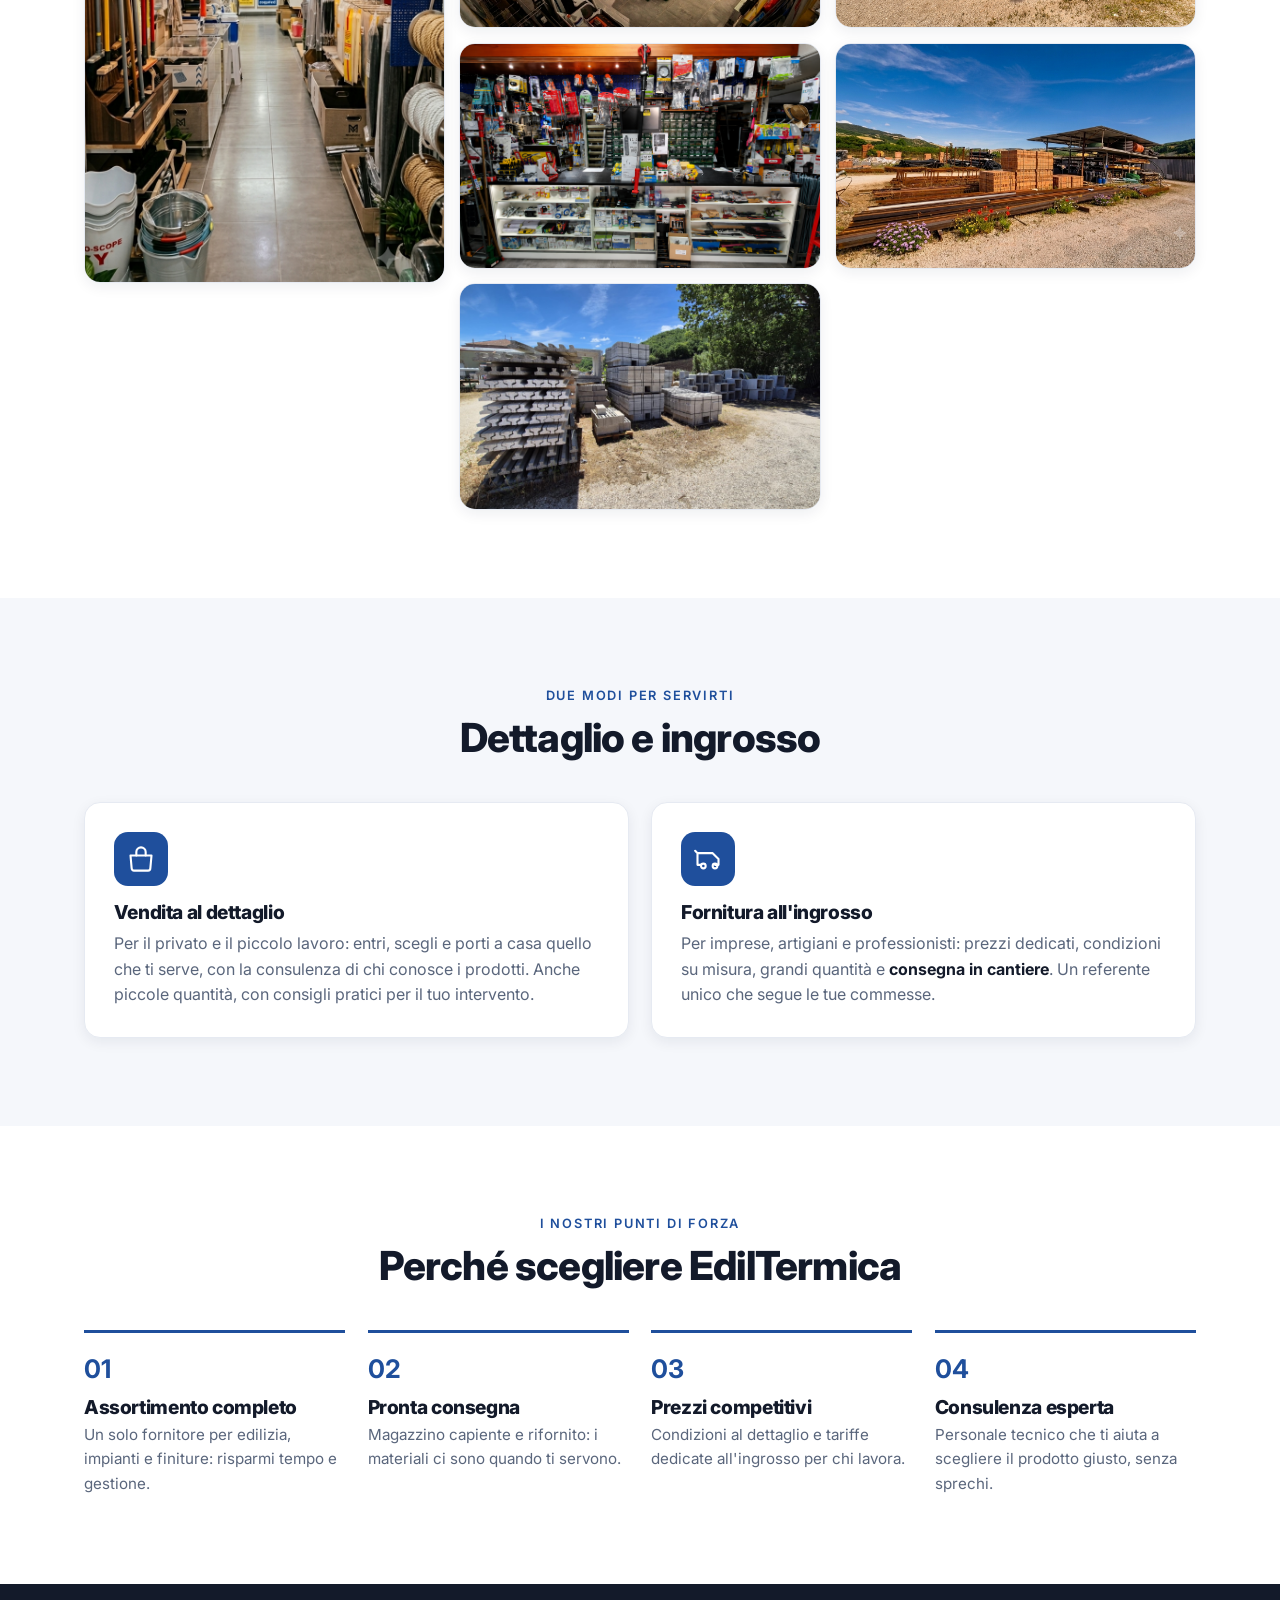
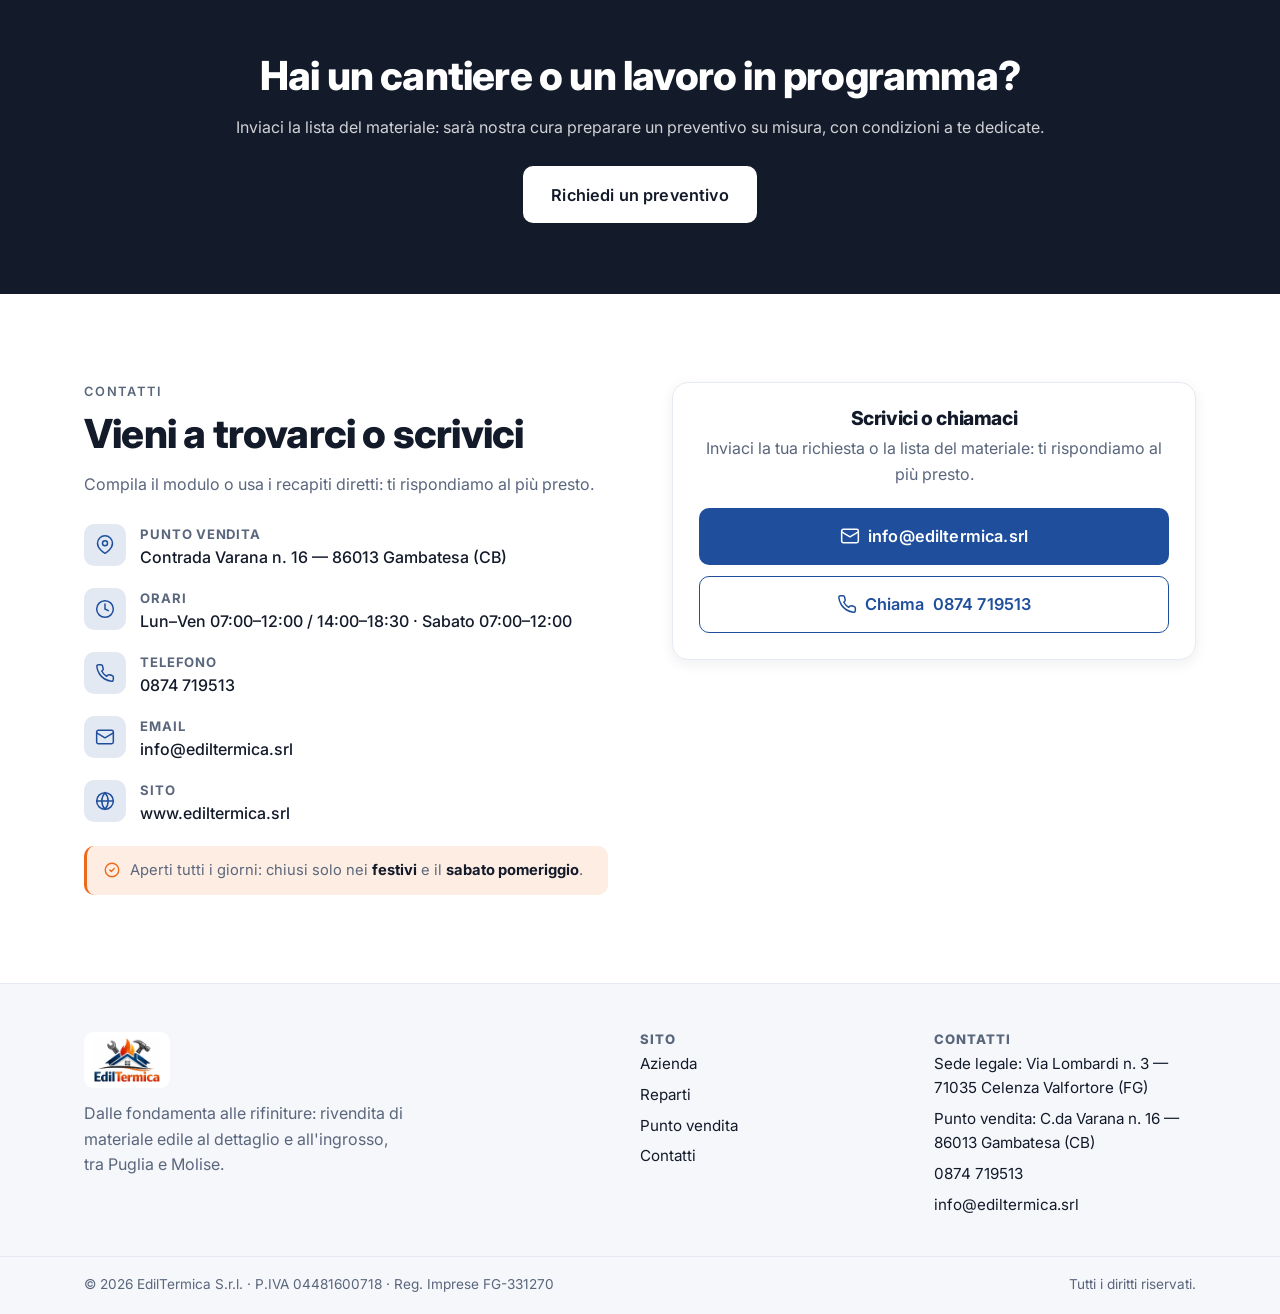
==== commit 60ac30de: "Reparto porte blindate, punto vendita unico, logo modificabile dal pannello Co-Authored-By: Claude O" ====
--- a/index.html
+++ b/index.html
@@ -22,7 +22,7 @@
   <header class="site-header" id="top">
     <div class="container header-inner">
       <a href="#top" class="brand" aria-label="EdilTermica Srl - home">
-        <img src="img/logo.png" alt="EdilTermica Srl" class="brand-logo" />
+        <img src="img/logo.png" alt="EdilTermica Srl" class="brand-logo" data-bind-src="logo" />
       </a>
 
       <nav class="main-nav" aria-label="Navigazione principale">
@@ -97,10 +97,10 @@
           diversi per ogni esigenza.
         </p>
         <p data-bind="chiSiamo.paragrafo2">
-          Due punti vendita tra <strong>Puglia e Molise</strong> — Celenza
-          Valfortore (FG) e Gambatesa (CB) — con magazzino capiente, personale
-          competente e servizio su misura: che tu debba ristrutturare un bagno o
-          approvvigionare un cantiere, da noi trovi prodotto, prezzo e consiglio giusto.
+          Un punto vendita ampio e rifornito a <strong>Gambatesa (CB)</strong>, al
+          confine tra Molise e Puglia, con magazzino capiente, personale competente
+          e servizio su misura: che tu debba ristrutturare un bagno o approvvigionare
+          un cantiere, da noi trovi prodotto, prezzo e consiglio giusto.
         </p>
         <a href="#reparti" class="btn btn-outline">Vai ai reparti</a>
       </div>
@@ -142,6 +142,7 @@
         <article class="cat-card"><figure><img src="img/gronde.jpg" alt="Gronde e canali" loading="lazy" /></figure><div class="cat-body"><h3>Gronde e canali</h3><p>Grondaie, canali di gronda, pluviali, scossaline e accessori per lo smaltimento delle acque piovane.</p></div></article>
         <article class="cat-card"><figure><img src="img/chiavi.jpg" alt="Duplicazione chiavi e radiocomandi" loading="lazy" /></figure><div class="cat-body"><h3>Duplicazione chiavi e radiocomandi</h3><p>Duplichiamo chiavi di ogni tipo — casa, auto, lucchetti — e radiocomandi per auto, cancelli e garage.</p></div></article>
         <article class="cat-card"><figure><img src="img/smalti.jpg" alt="Smalti" loading="lazy" /></figure><div class="cat-body"><h3>Smalti</h3><p>Smalti per legno e ferro, sintetici e all'acqua, in molte tinte e finiture: lucido, satinato, opaco.</p></div></article>
+        <article class="cat-card"><figure><img src="img/porte-blindate.jpg" alt="Porte e portoni blindati" loading="lazy" /></figure><div class="cat-body"><h3>Porte e portoni blindati</h3><p>Porte blindate, portoncini e portoni di sicurezza, serrature e accessori per la massima protezione.</p></div></article>
         <article class="cat-card cat-card--cta">
           <div class="cat-body">
             <h3>E molto altro…</h3>
@@ -314,7 +315,7 @@
   <footer class="site-footer">
     <div class="container footer-inner">
       <div class="footer-brand">
-        <img src="img/logo.png" alt="EdilTermica Srl" class="footer-logo" />
+        <img src="img/logo.png" alt="EdilTermica Srl" class="footer-logo" data-bind-src="logo" />
         <p data-bind="footer.descrizione">Dalle fondamenta alle rifiniture: rivendita di materiale edile al dettaglio e all'ingrosso, tra Puglia e Molise.</p>
       </div>
       <div class="footer-col">
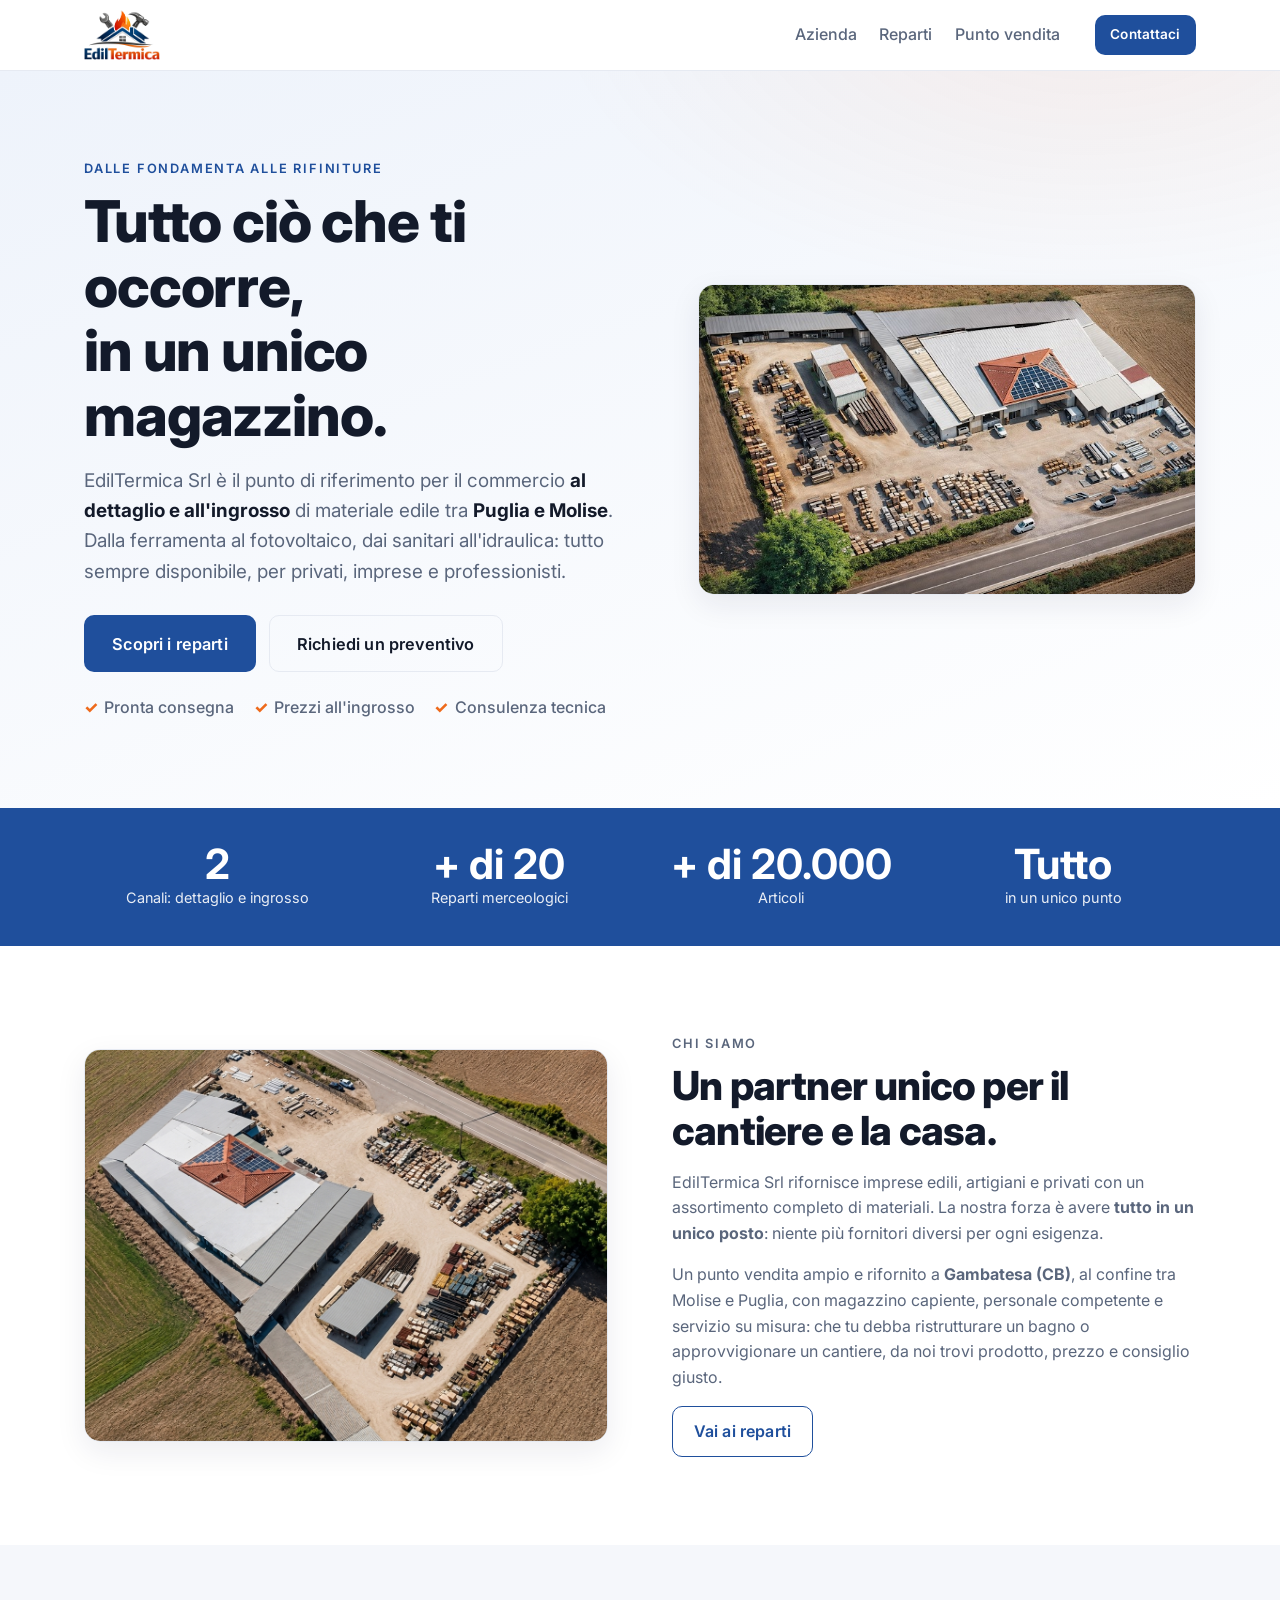
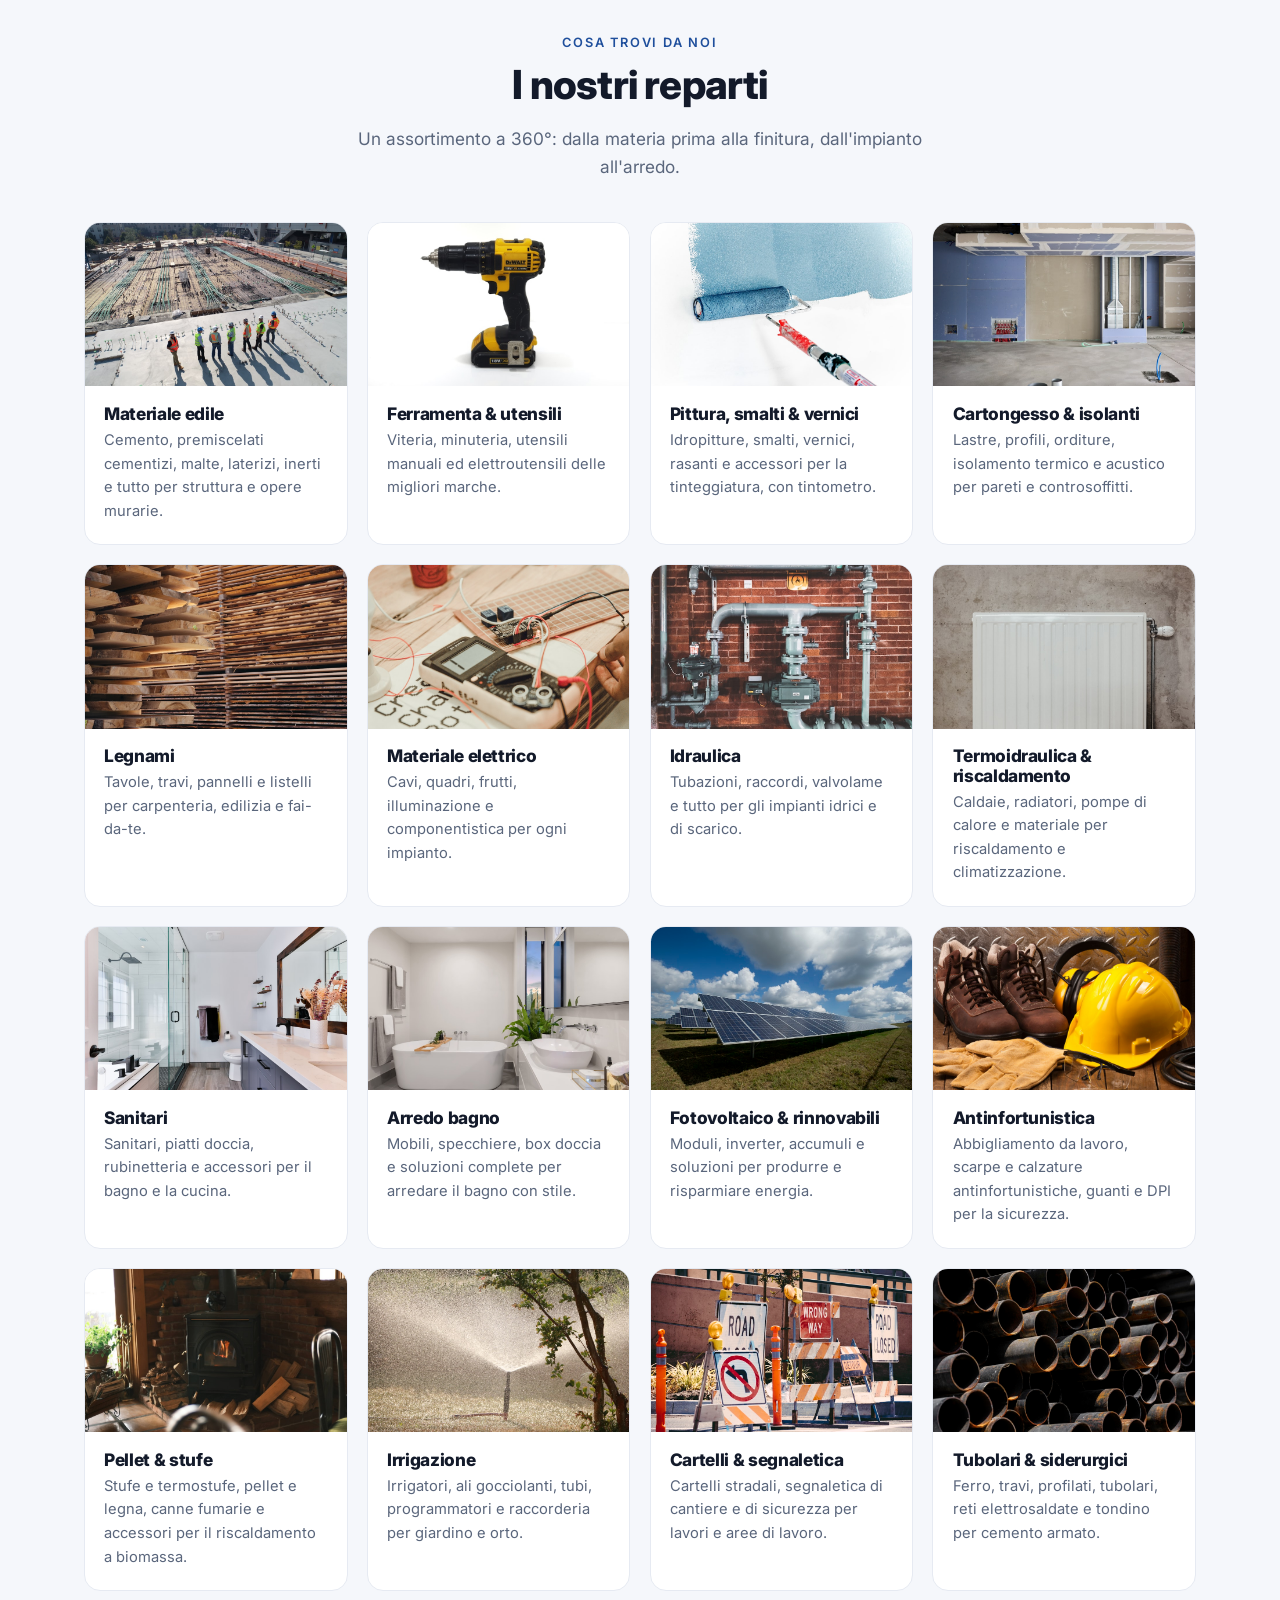
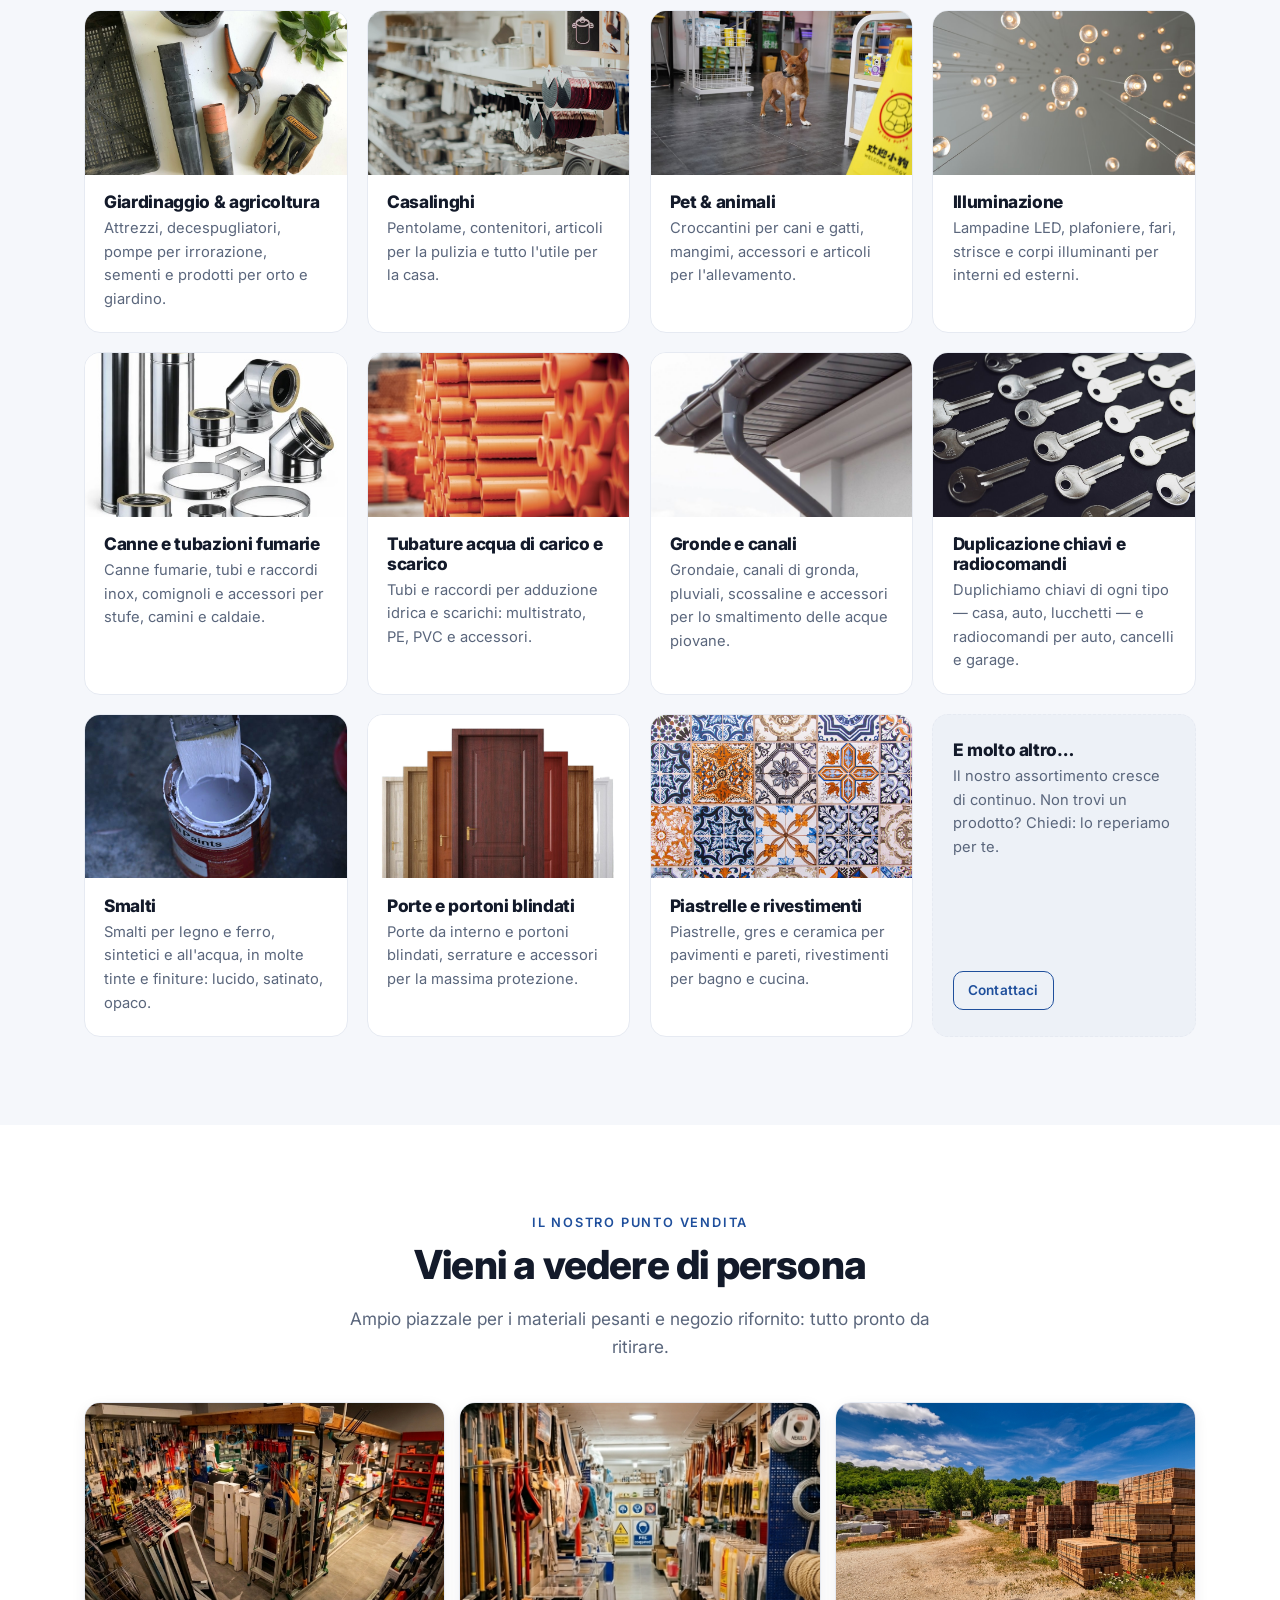
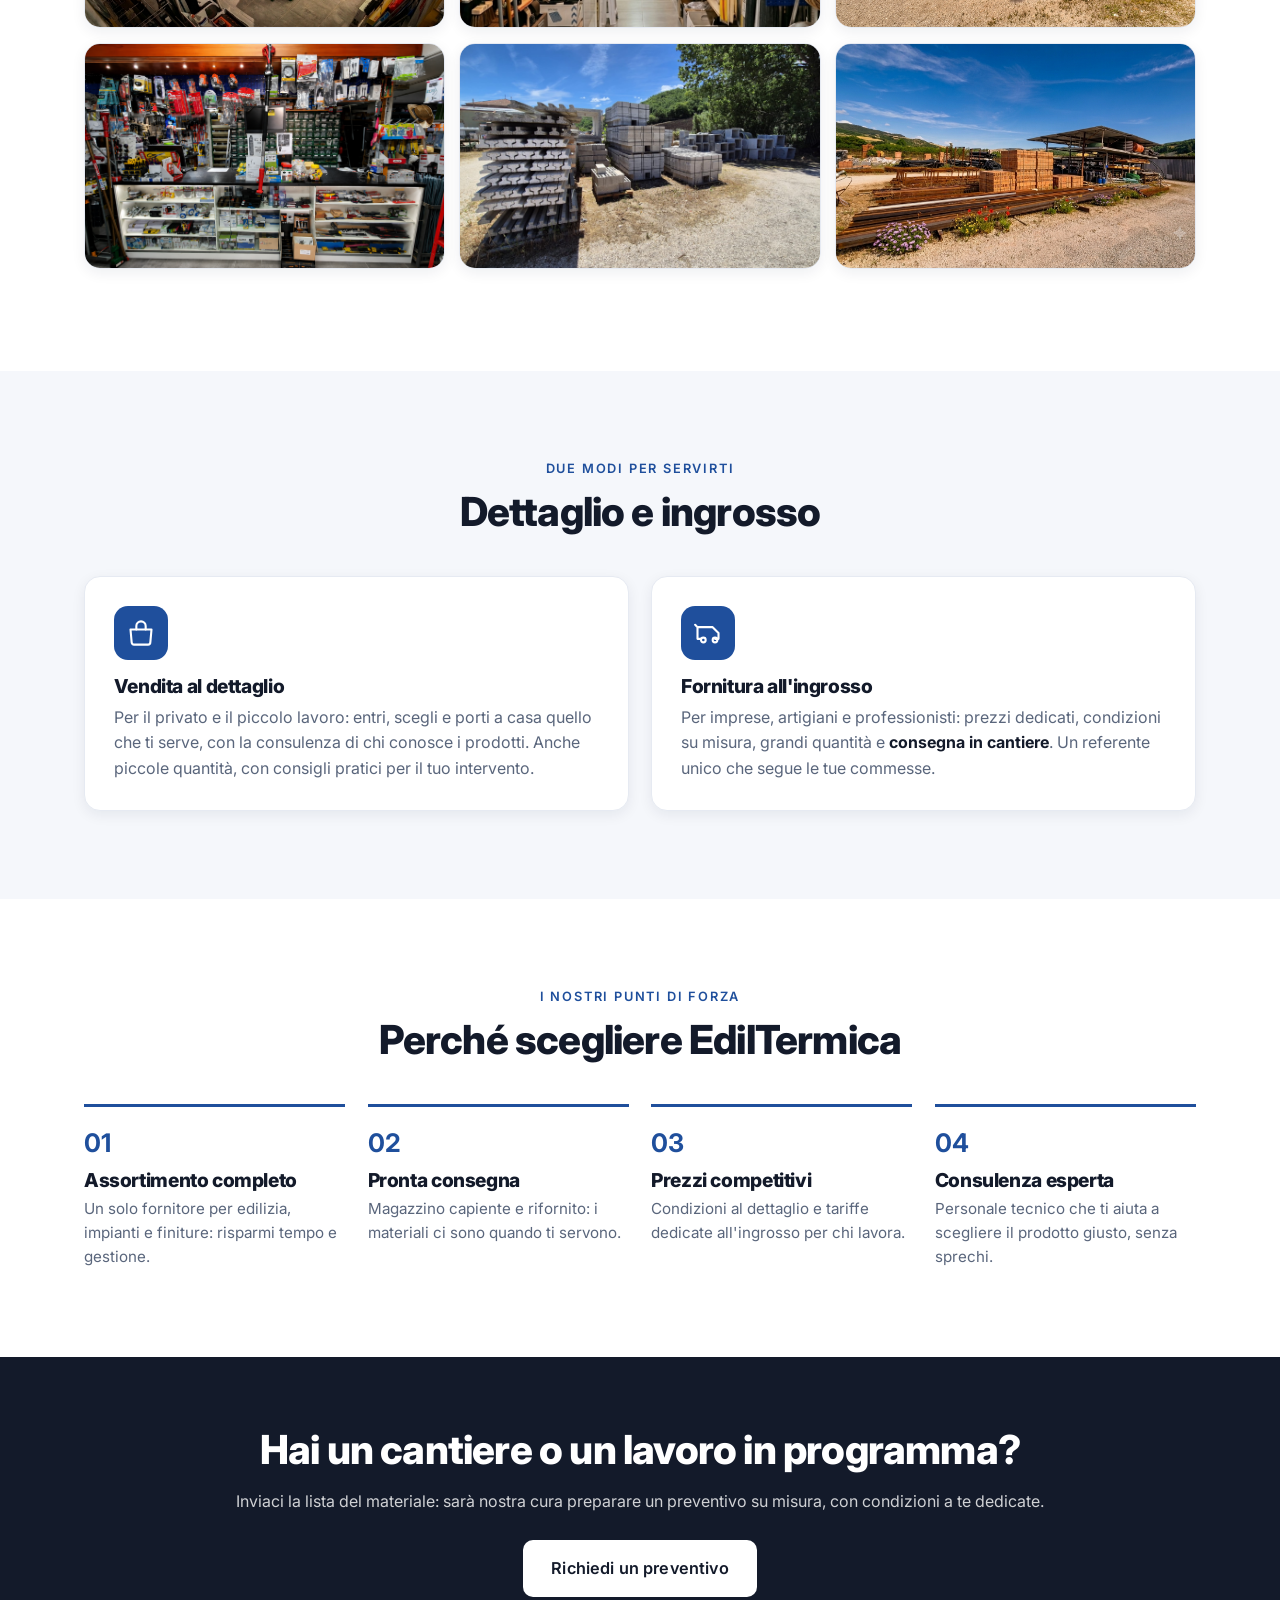
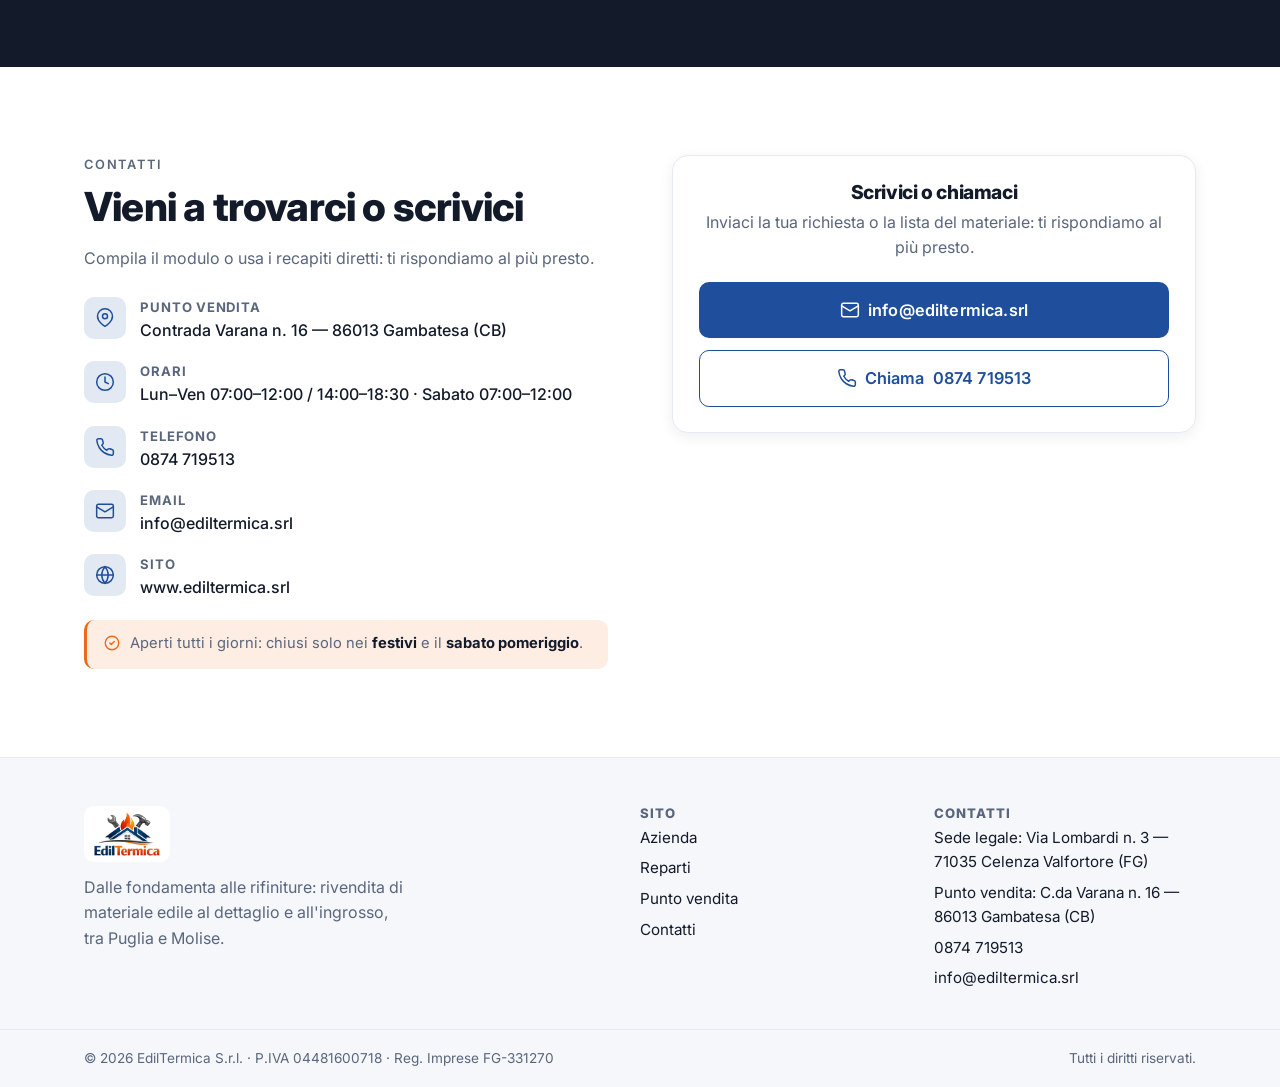
==== commit a3cc978d: "Reparto piastrelle e rivestimenti Co-Authored-By: Claude Opus 4.8 <noreply@anthropic.com>" ====
--- a/index.html
+++ b/index.html
@@ -143,6 +143,7 @@
         <article class="cat-card"><figure><img src="img/chiavi.jpg" alt="Duplicazione chiavi e radiocomandi" loading="lazy" /></figure><div class="cat-body"><h3>Duplicazione chiavi e radiocomandi</h3><p>Duplichiamo chiavi di ogni tipo — casa, auto, lucchetti — e radiocomandi per auto, cancelli e garage.</p></div></article>
         <article class="cat-card"><figure><img src="img/smalti.jpg" alt="Smalti" loading="lazy" /></figure><div class="cat-body"><h3>Smalti</h3><p>Smalti per legno e ferro, sintetici e all'acqua, in molte tinte e finiture: lucido, satinato, opaco.</p></div></article>
         <article class="cat-card"><figure><img src="img/porte-blindate.jpg" alt="Porte e portoni blindati" loading="lazy" /></figure><div class="cat-body"><h3>Porte e portoni blindati</h3><p>Porte blindate, portoncini e portoni di sicurezza, serrature e accessori per la massima protezione.</p></div></article>
+        <article class="cat-card"><figure><img src="img/piastrelle.jpg" alt="Piastrelle e rivestimenti" loading="lazy" /></figure><div class="cat-body"><h3>Piastrelle e rivestimenti</h3><p>Piastrelle, gres e ceramica per pavimenti e pareti, rivestimenti per bagno e cucina.</p></div></article>
         <article class="cat-card cat-card--cta">
           <div class="cat-body">
             <h3>E molto altro…</h3>
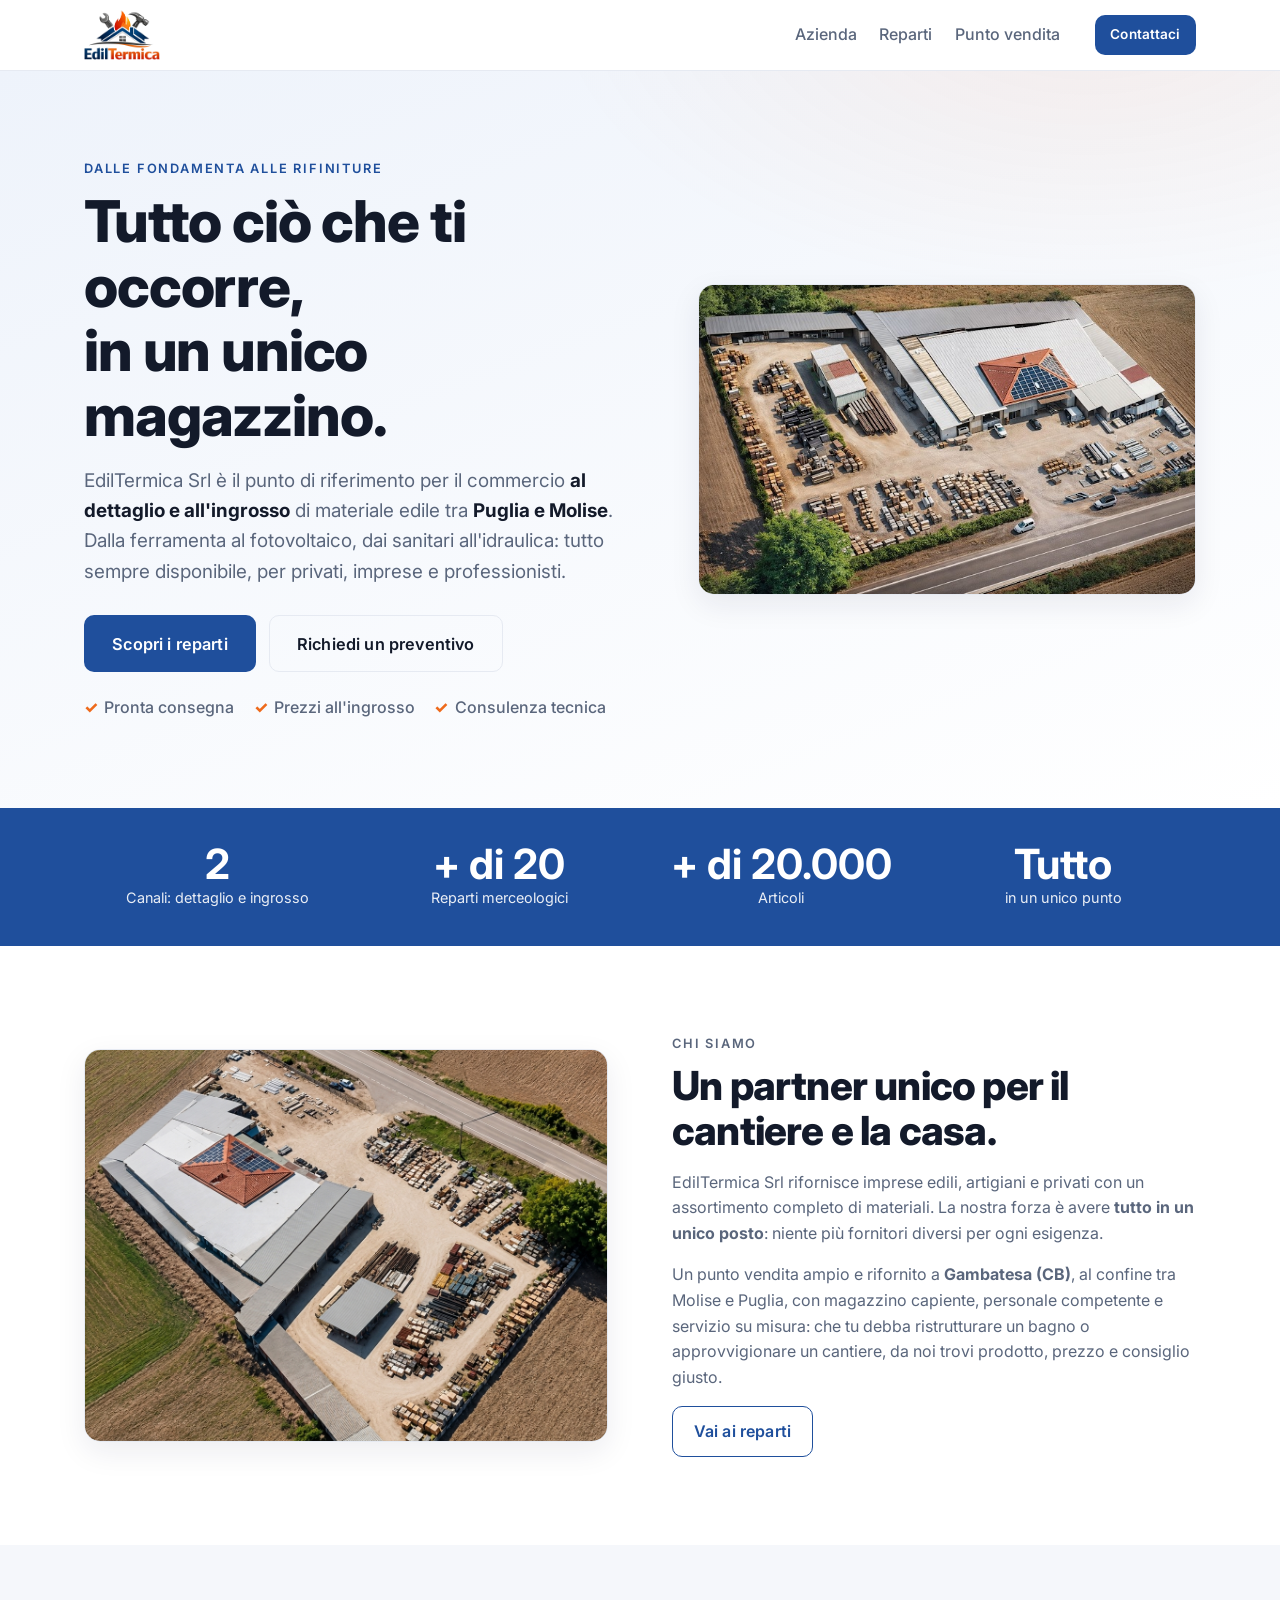
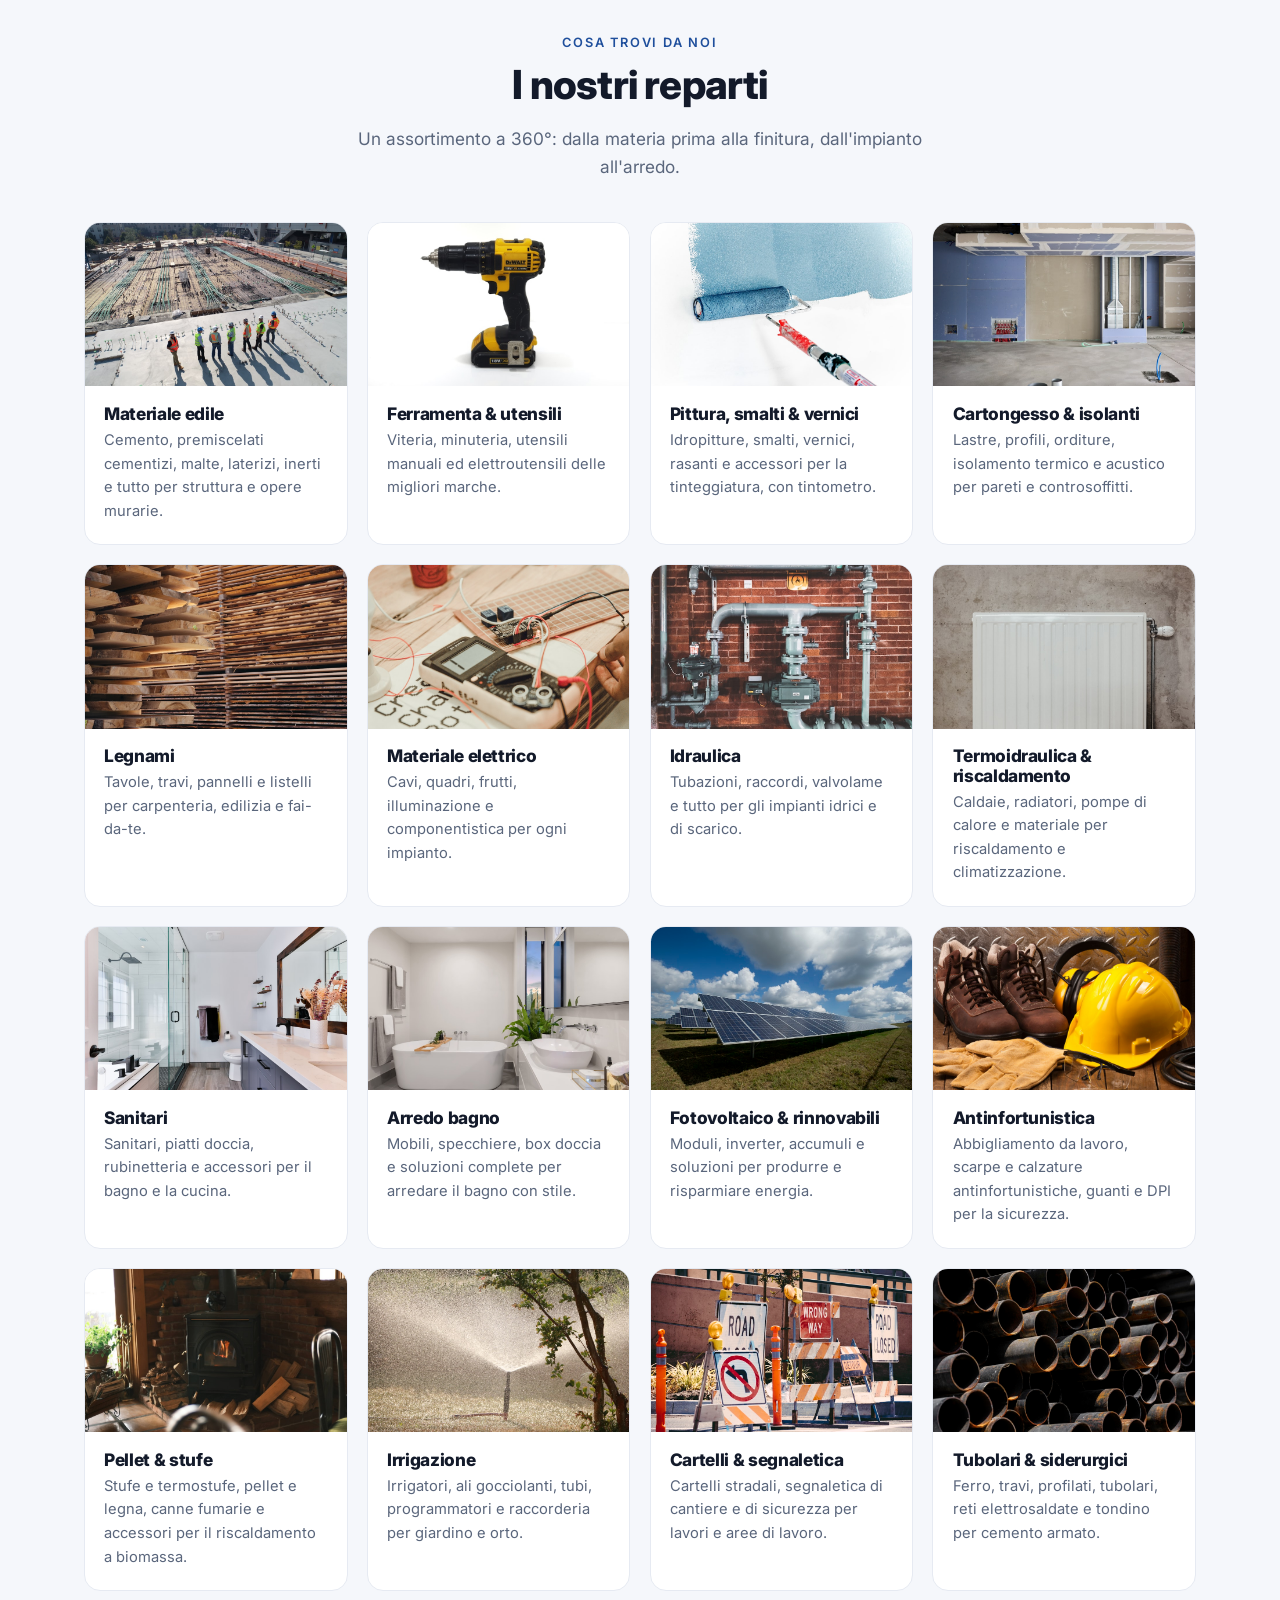
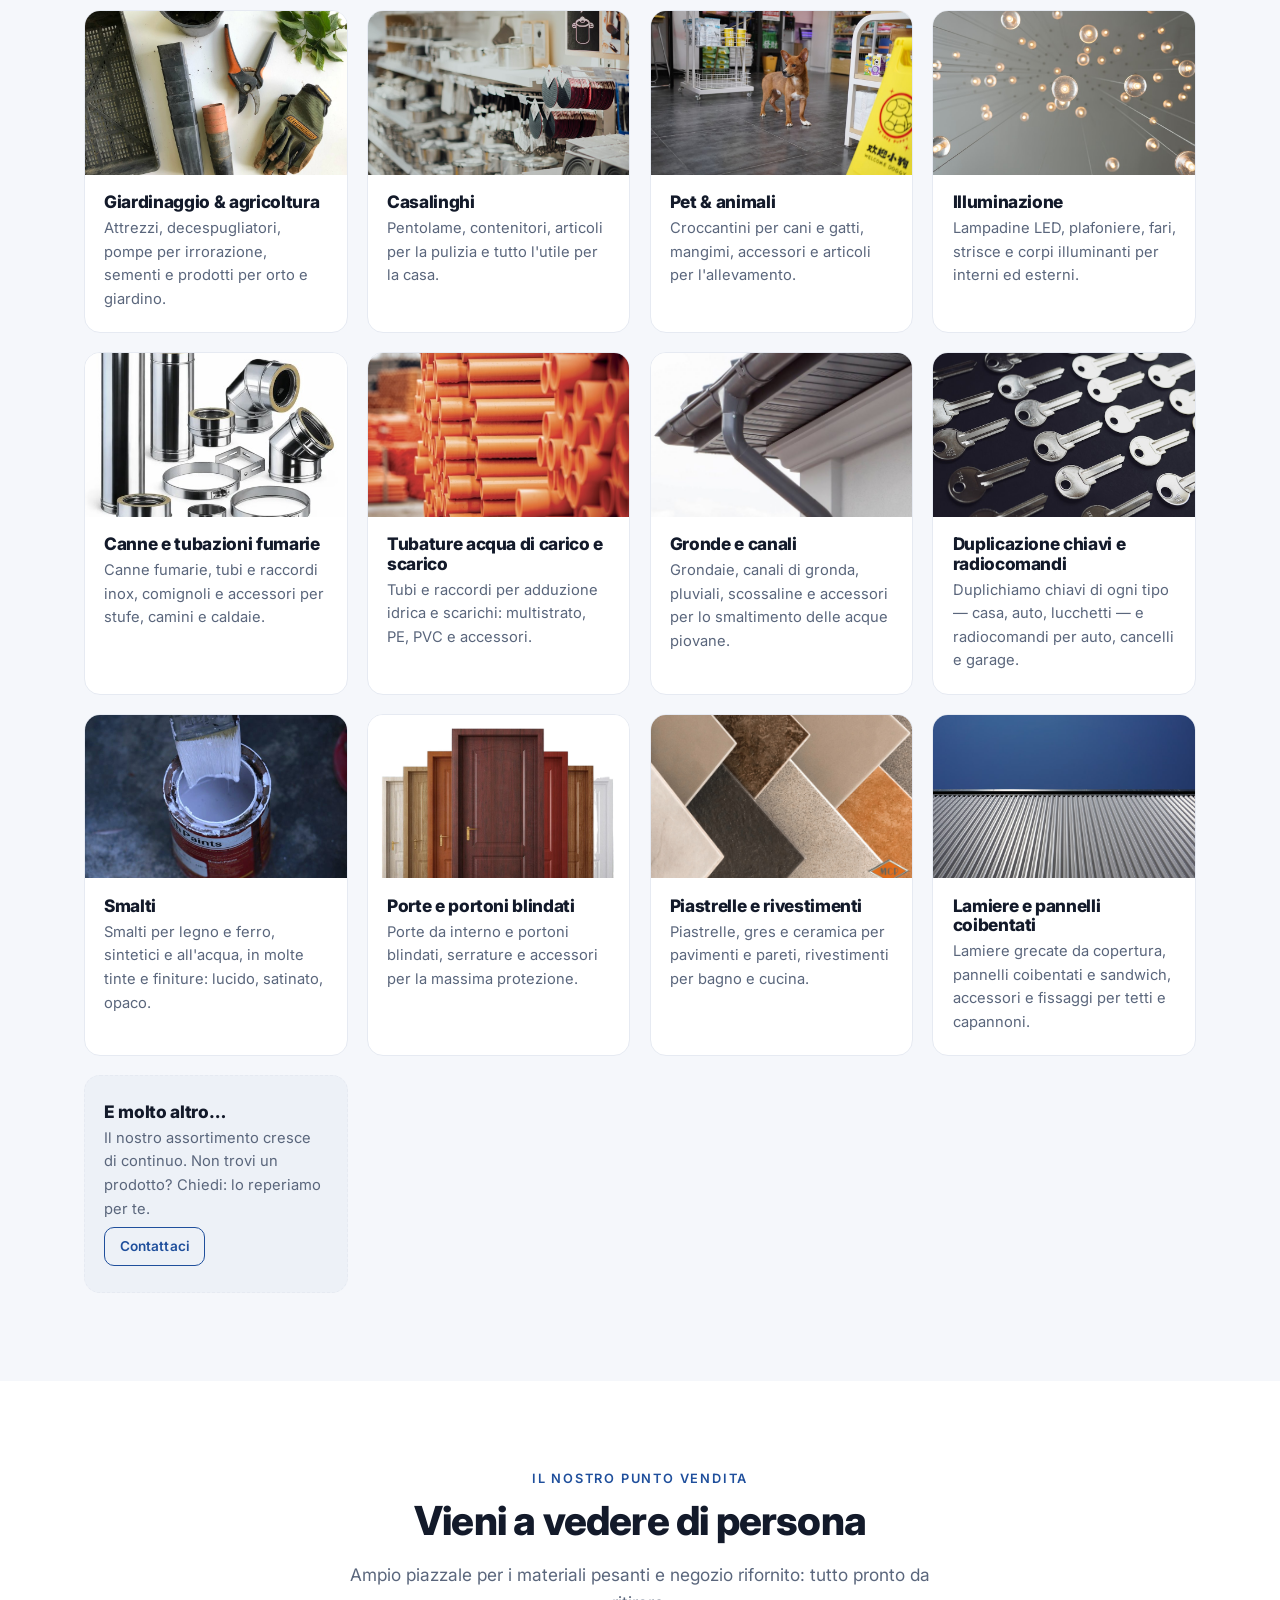
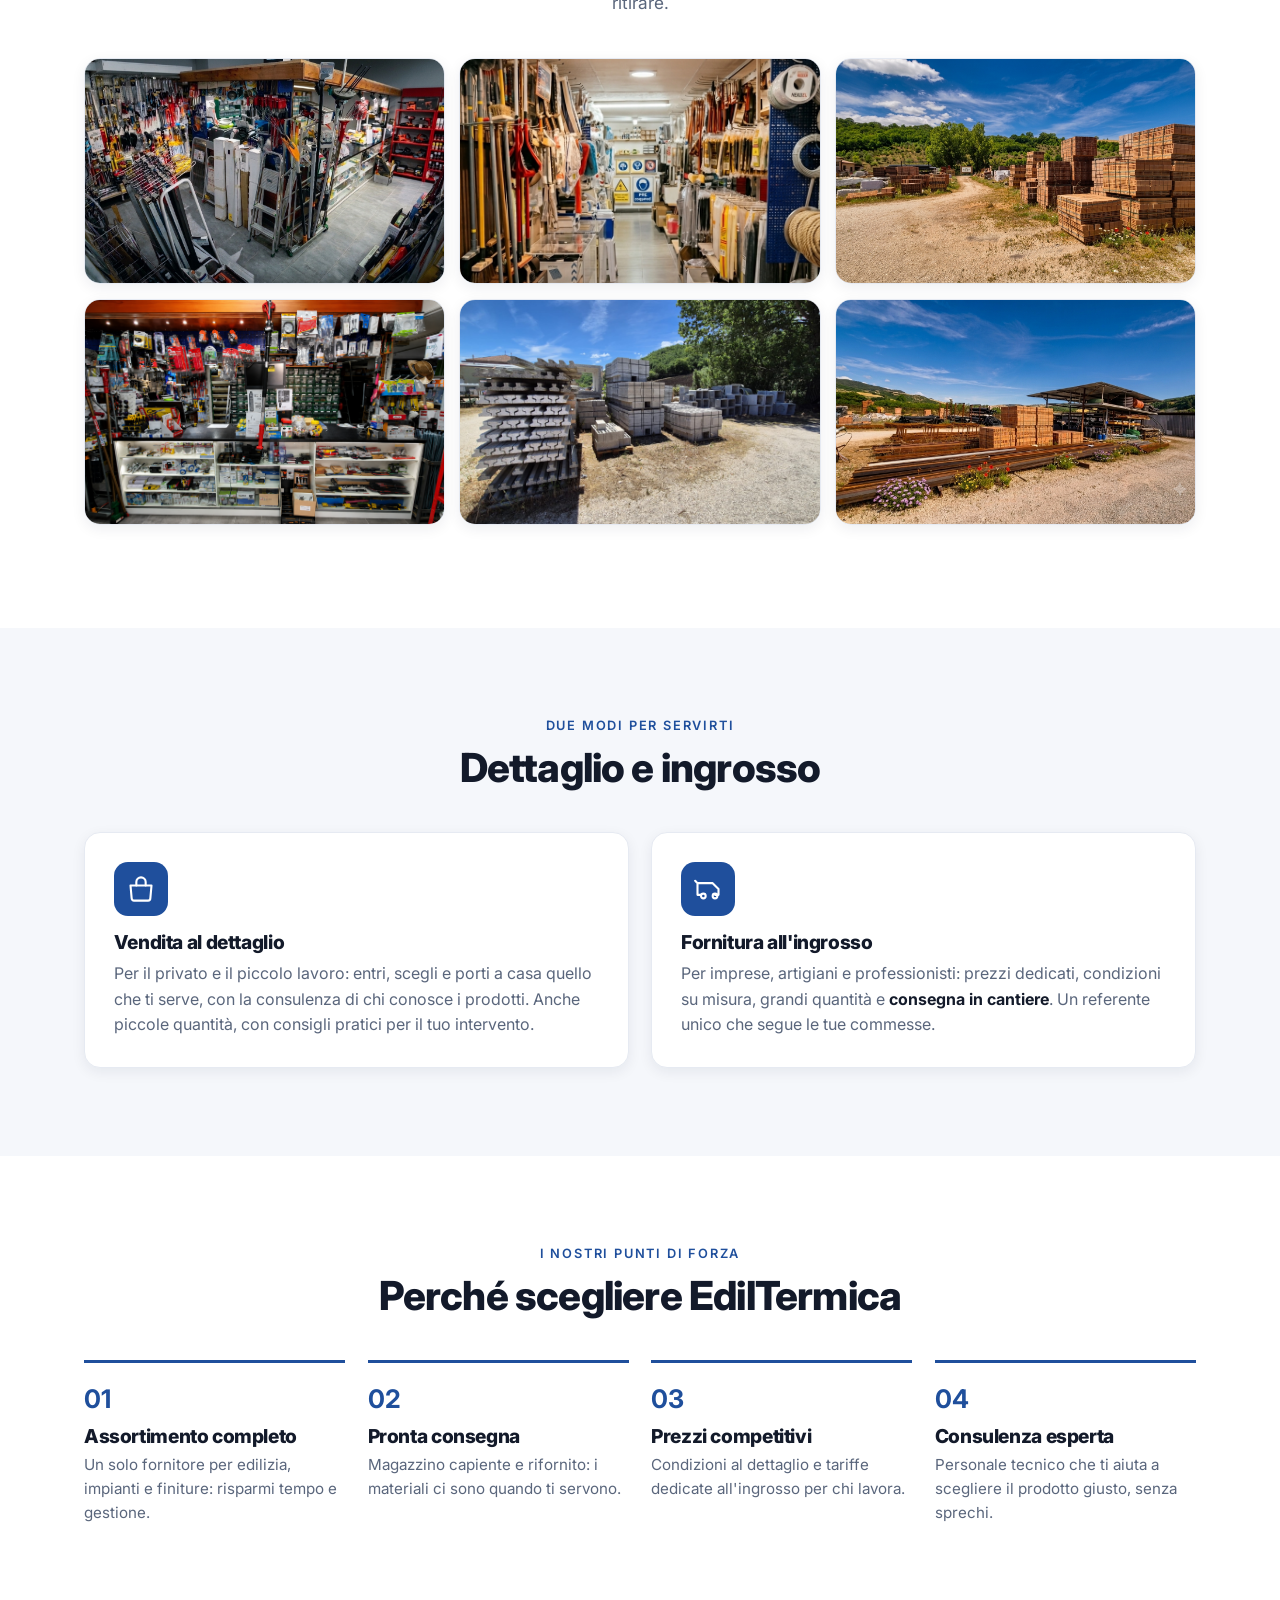
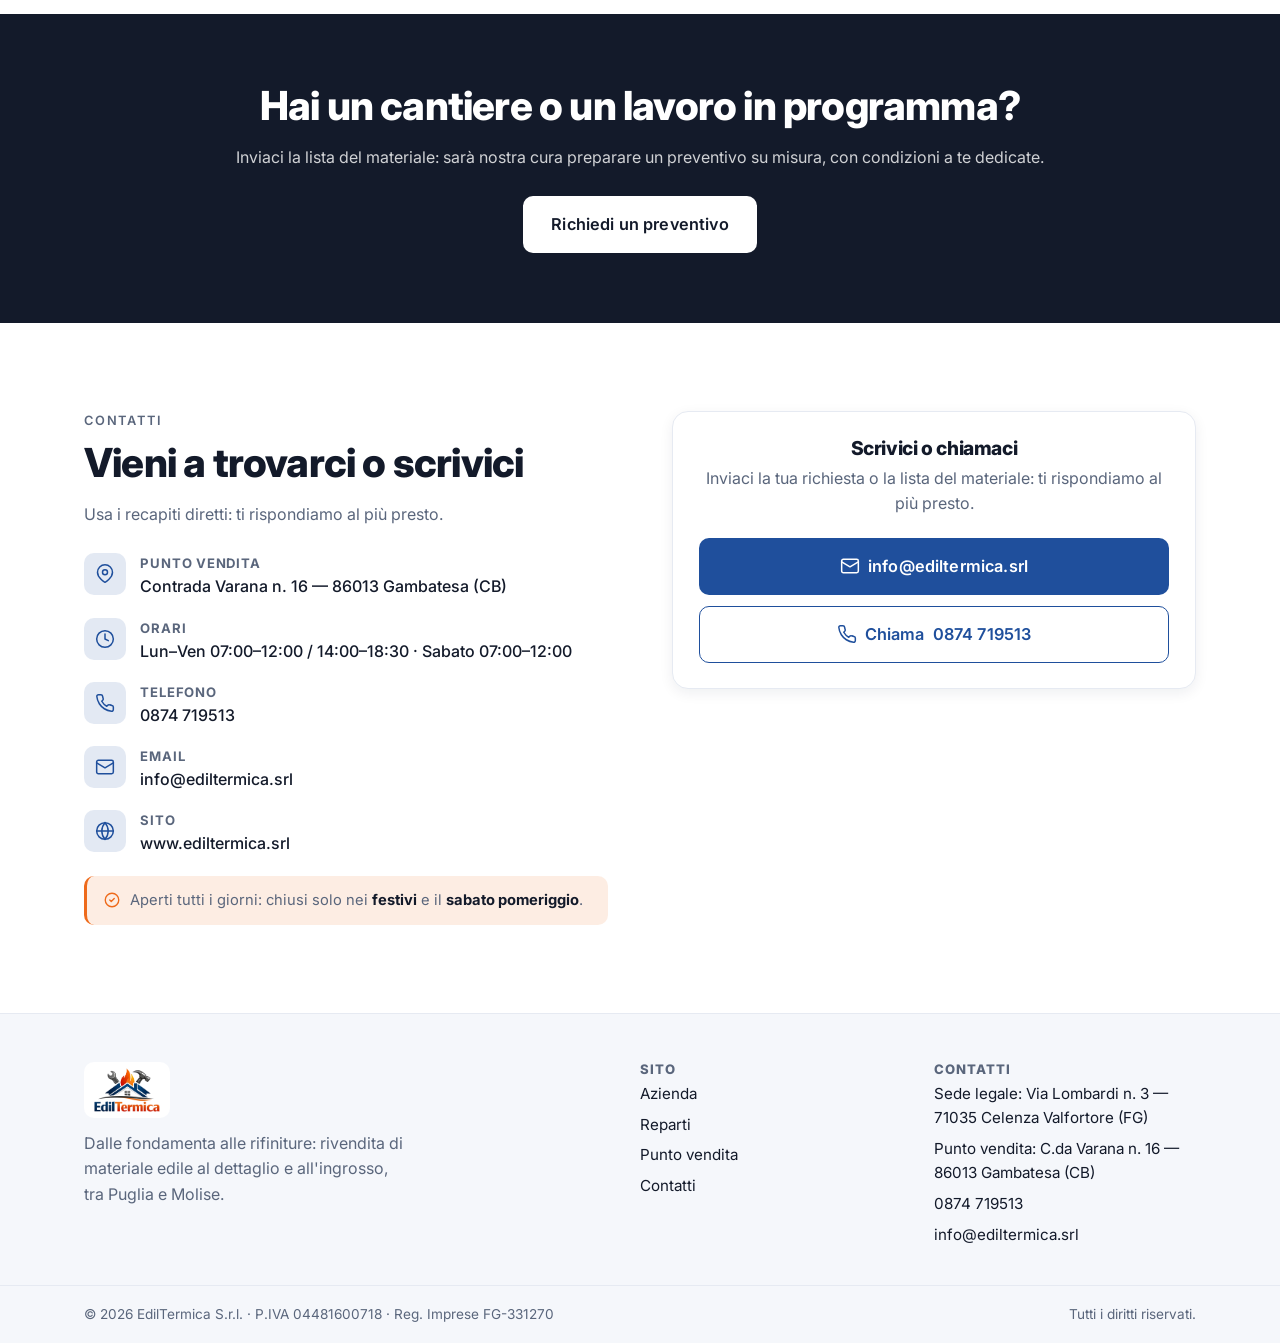
==== commit 77b0c779: "Reparto lamiere e pannelli coibentati Co-Authored-By: Claude Opus 4.8 <noreply@anthropic.com>" ====
--- a/index.html
+++ b/index.html
@@ -144,6 +144,7 @@
         <article class="cat-card"><figure><img src="img/smalti.jpg" alt="Smalti" loading="lazy" /></figure><div class="cat-body"><h3>Smalti</h3><p>Smalti per legno e ferro, sintetici e all'acqua, in molte tinte e finiture: lucido, satinato, opaco.</p></div></article>
         <article class="cat-card"><figure><img src="img/porte-blindate.jpg" alt="Porte e portoni blindati" loading="lazy" /></figure><div class="cat-body"><h3>Porte e portoni blindati</h3><p>Porte blindate, portoncini e portoni di sicurezza, serrature e accessori per la massima protezione.</p></div></article>
         <article class="cat-card"><figure><img src="img/piastrelle.jpg" alt="Piastrelle e rivestimenti" loading="lazy" /></figure><div class="cat-body"><h3>Piastrelle e rivestimenti</h3><p>Piastrelle, gres e ceramica per pavimenti e pareti, rivestimenti per bagno e cucina.</p></div></article>
+        <article class="cat-card"><figure><img src="img/lamiere.jpg" alt="Lamiere e pannelli coibentati" loading="lazy" /></figure><div class="cat-body"><h3>Lamiere e pannelli coibentati</h3><p>Lamiere grecate da copertura, pannelli coibentati e sandwich, accessori e fissaggi per tetti e capannoni.</p></div></article>
         <article class="cat-card cat-card--cta">
           <div class="cat-body">
             <h3>E molto altro…</h3>
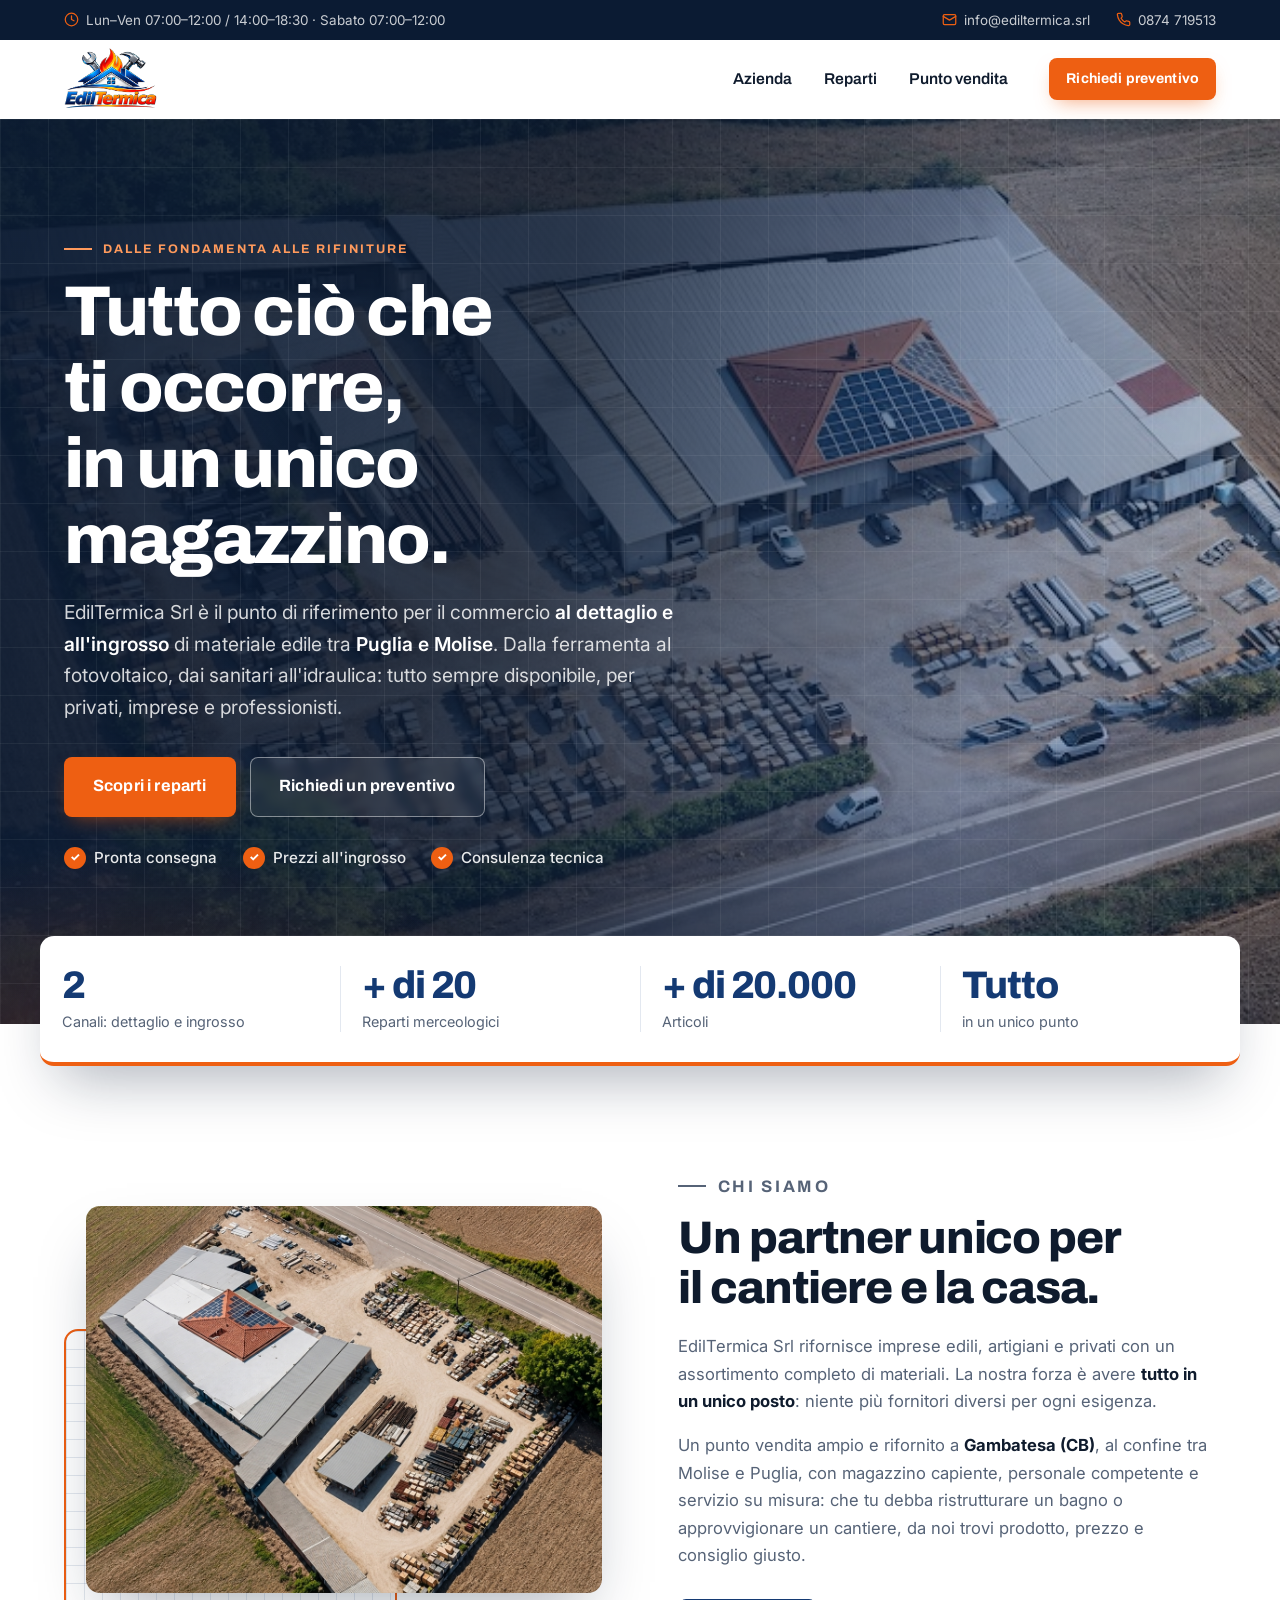
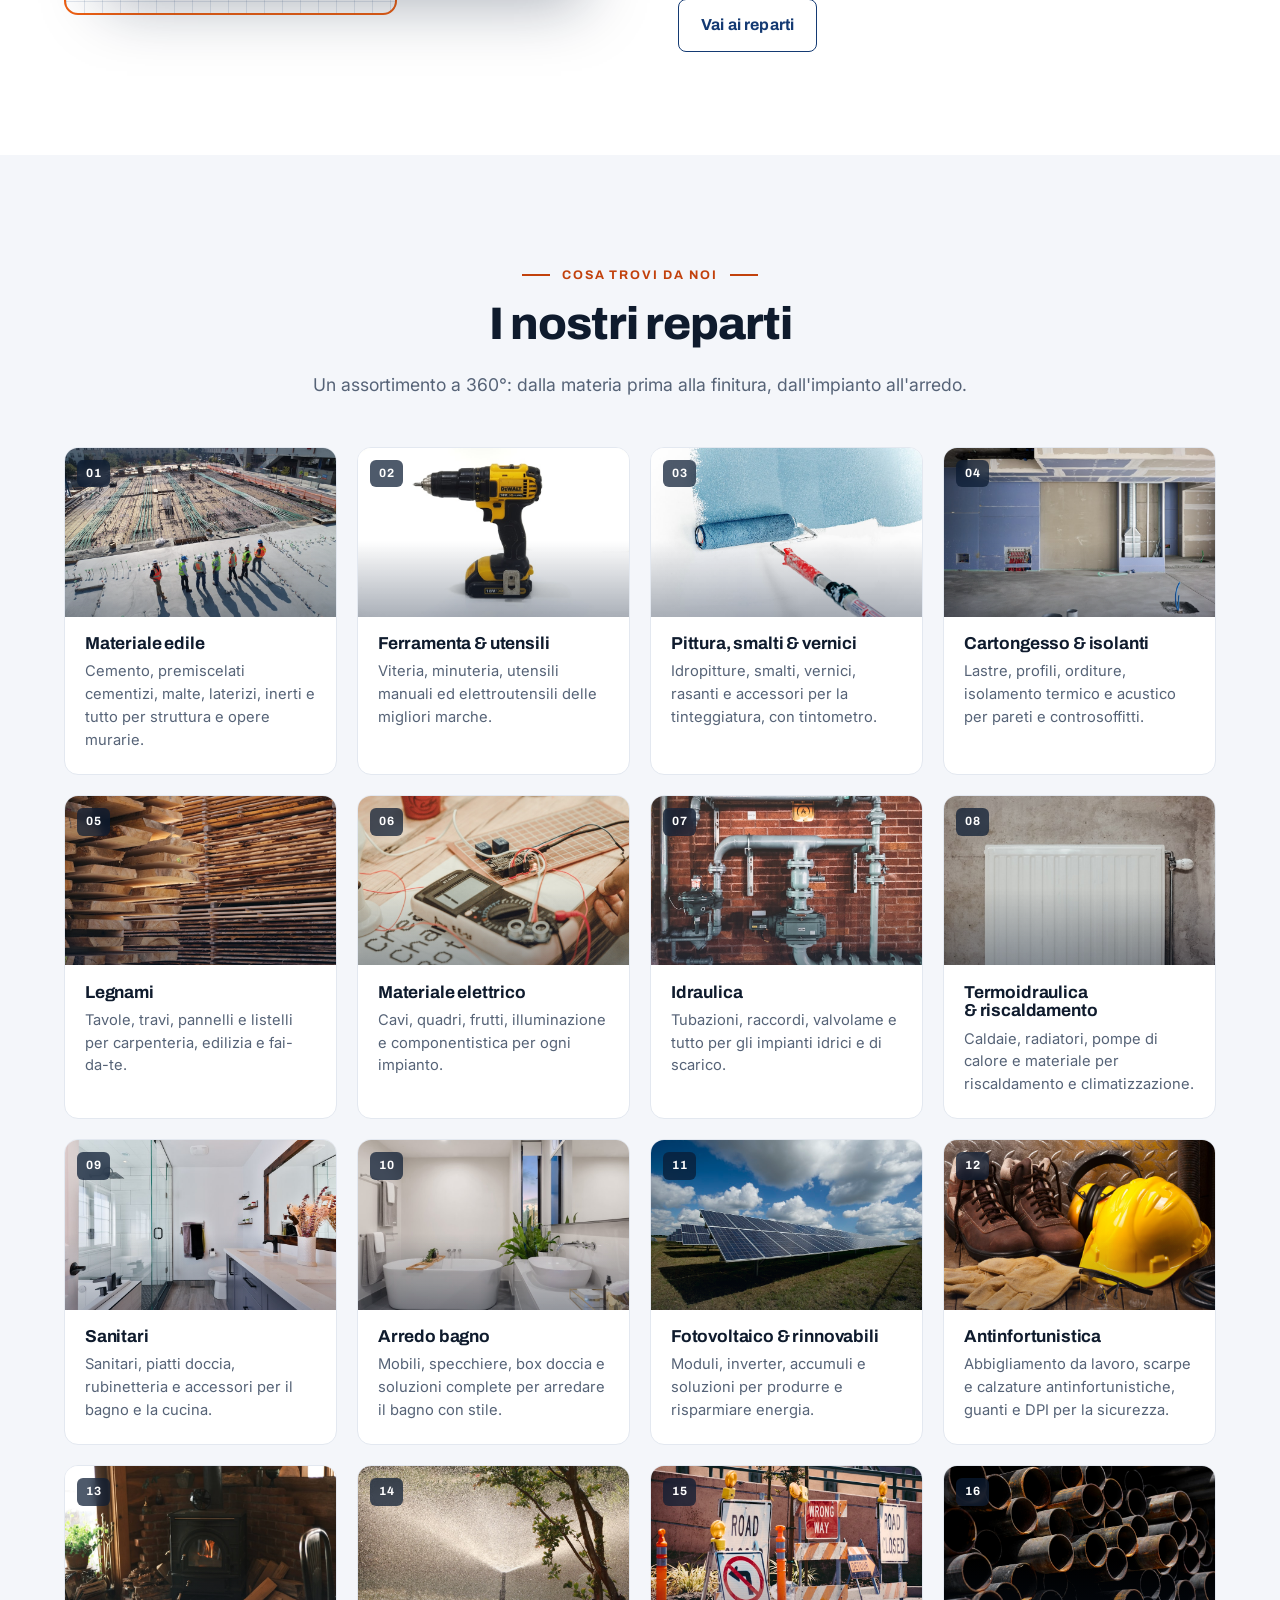
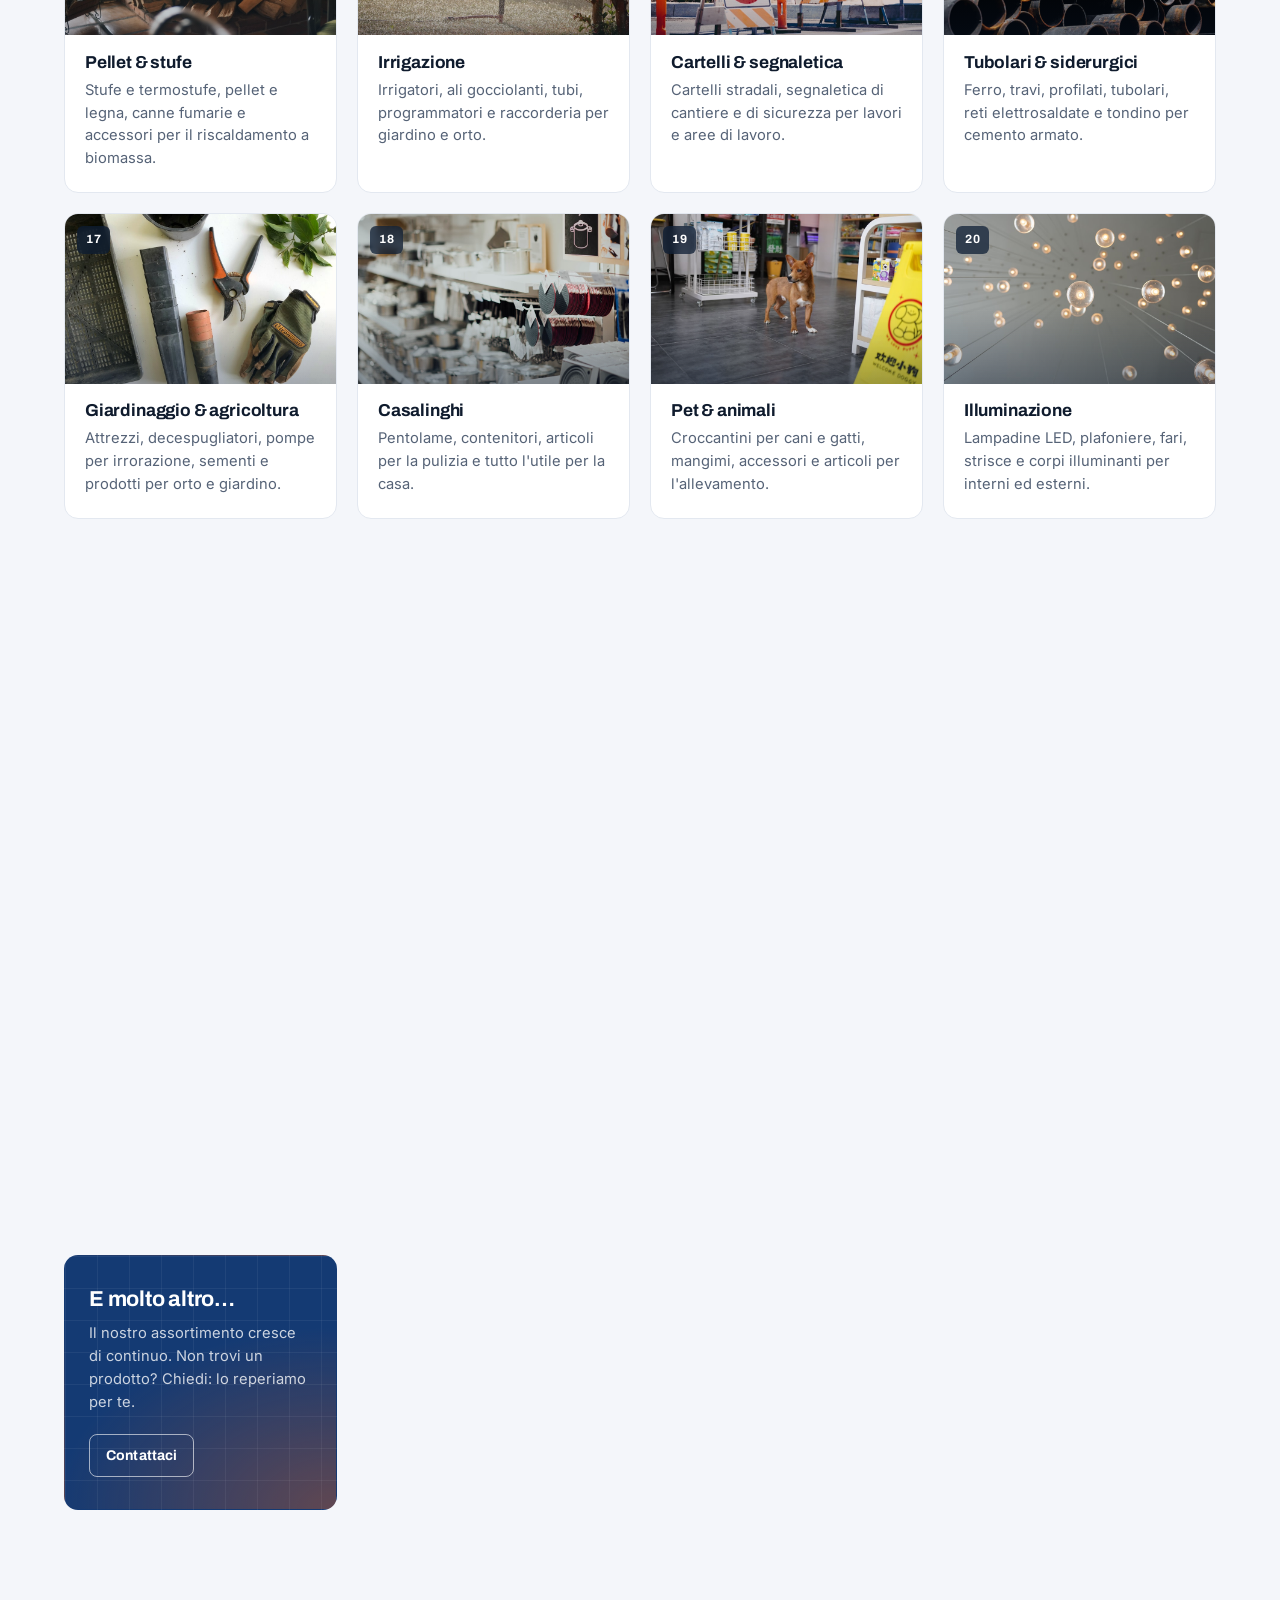
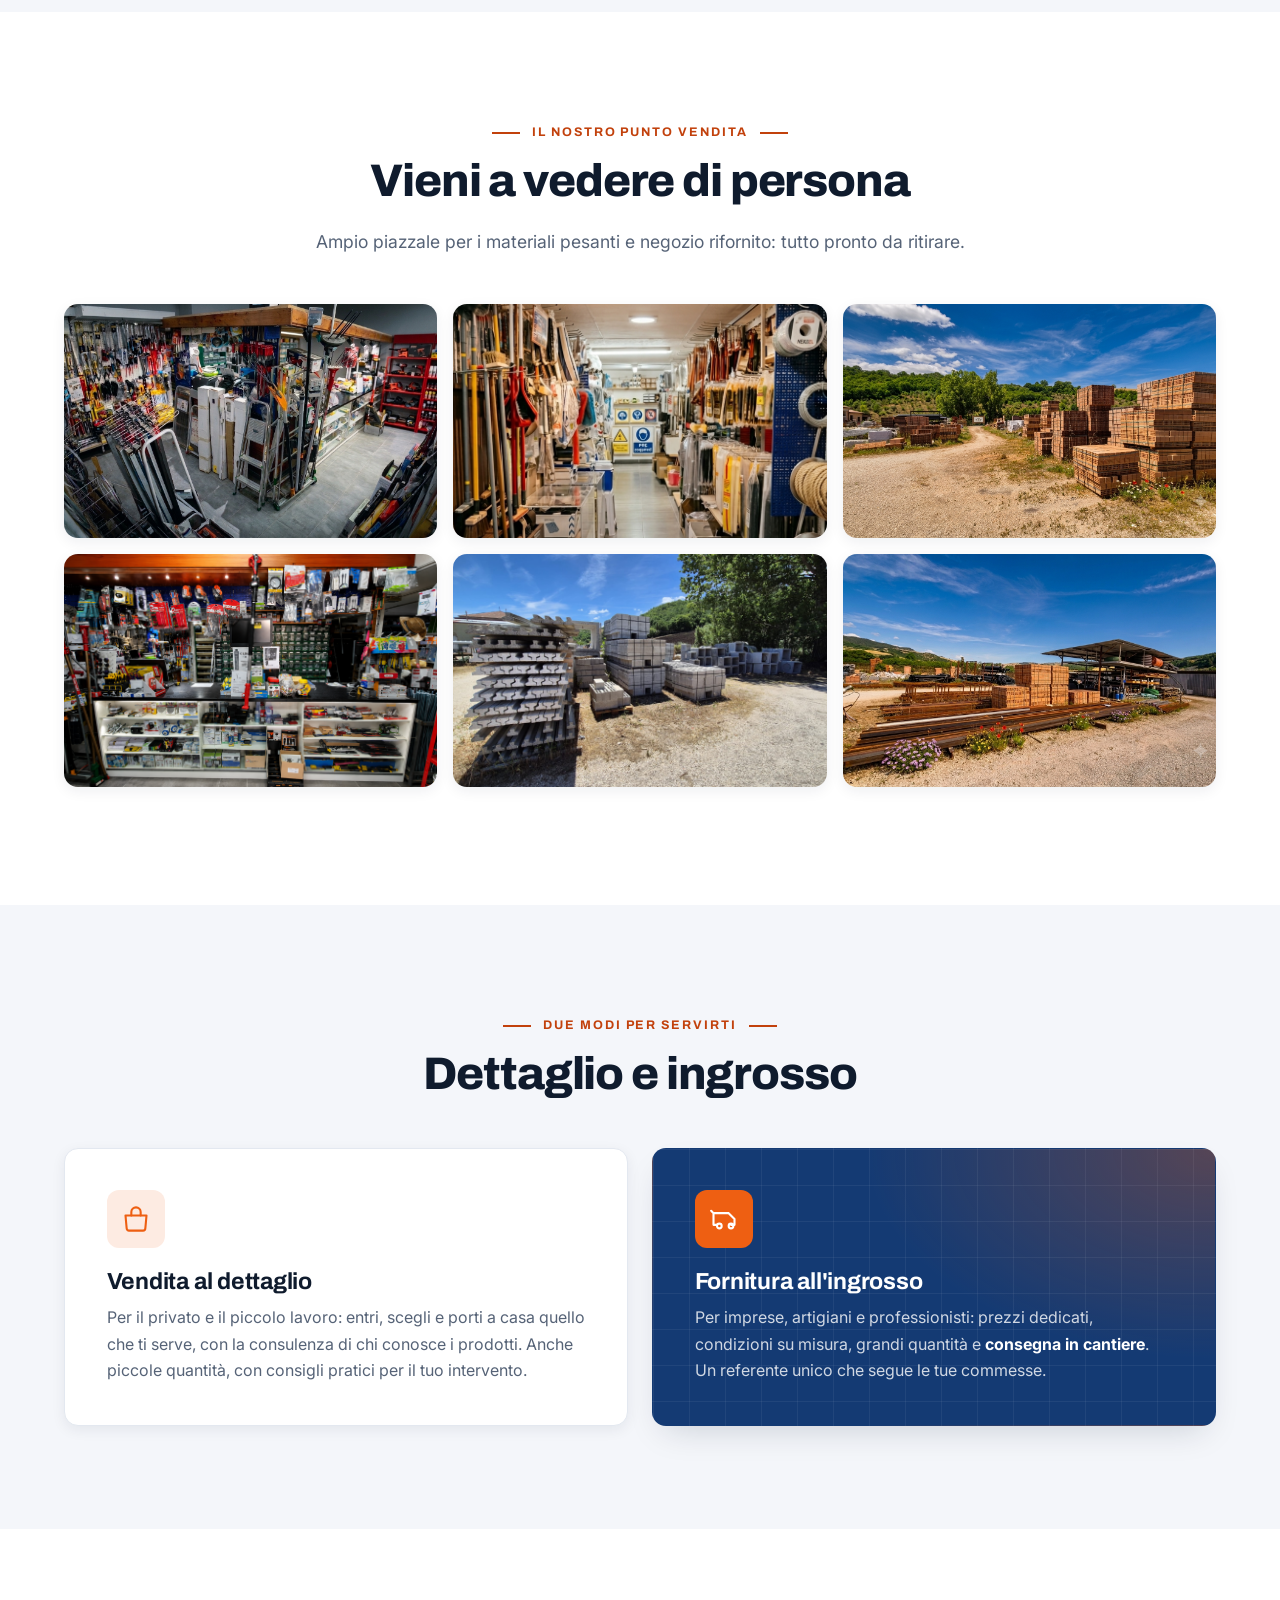
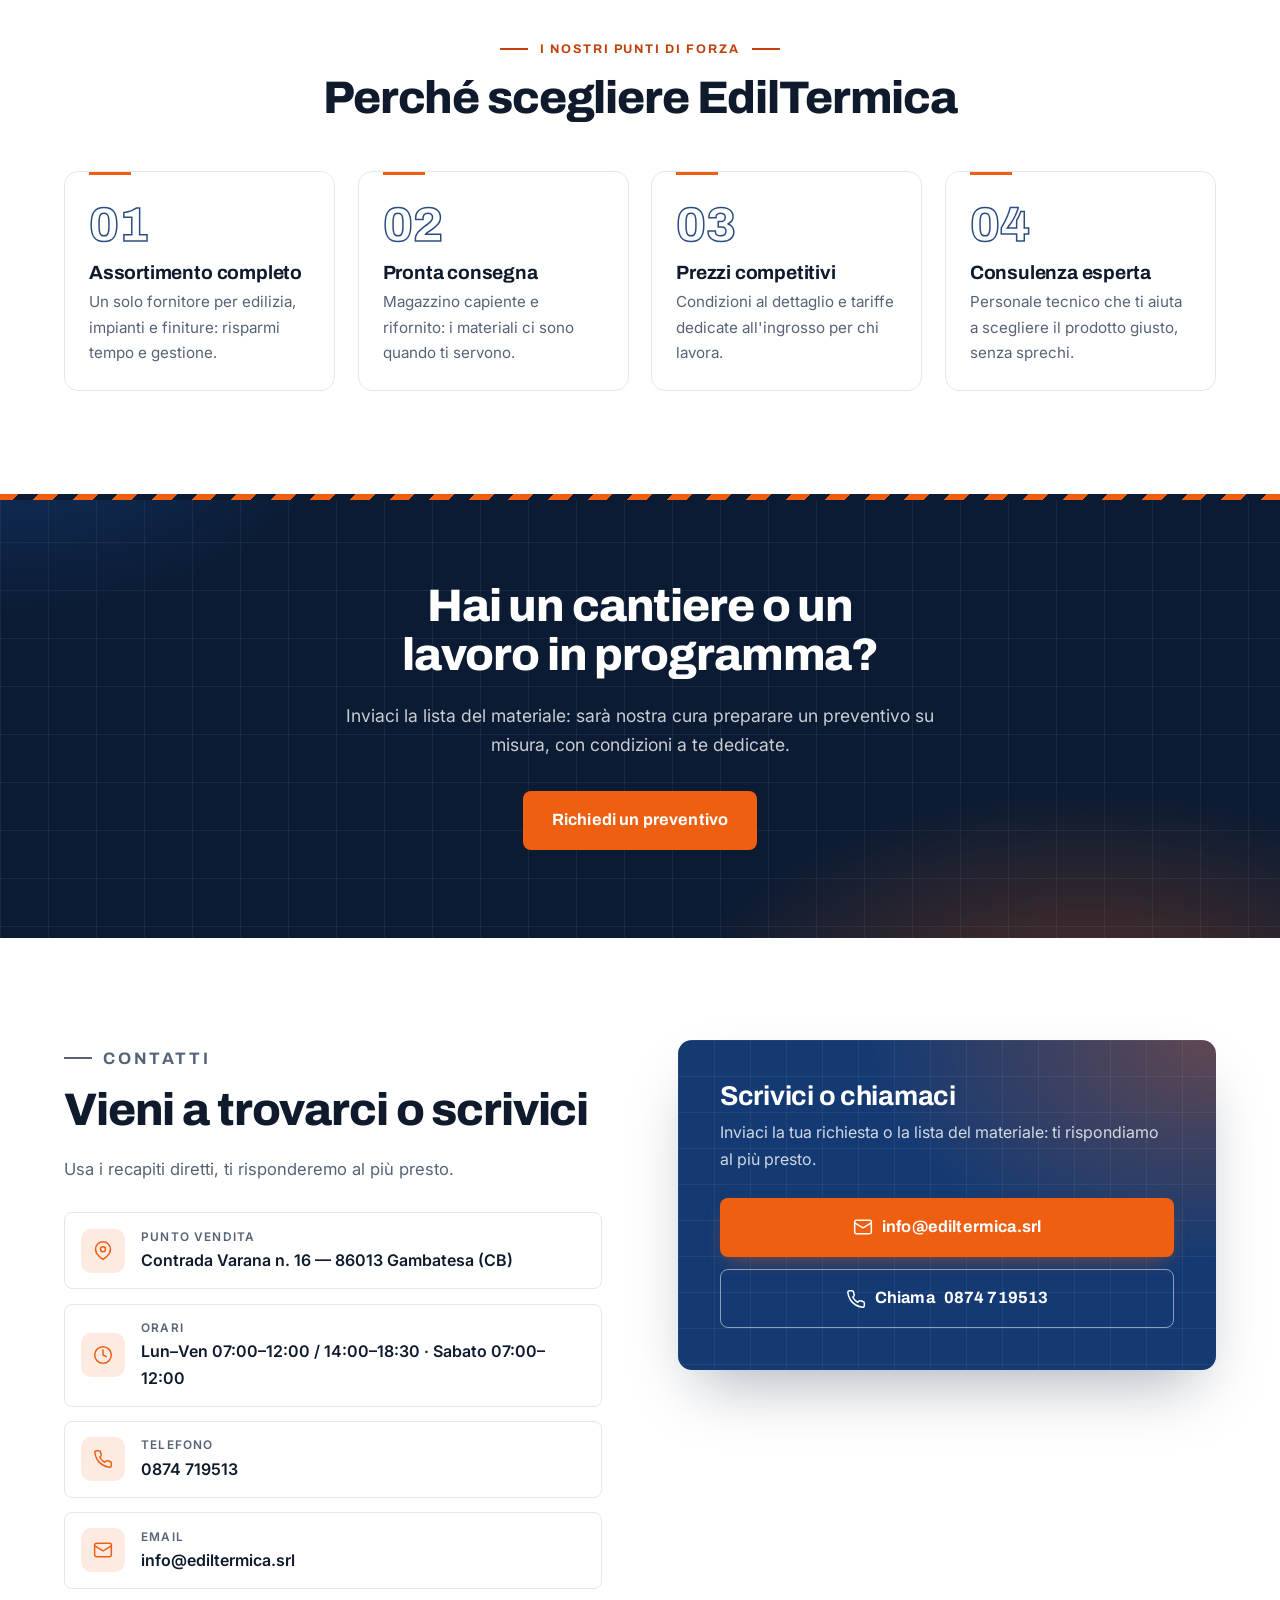
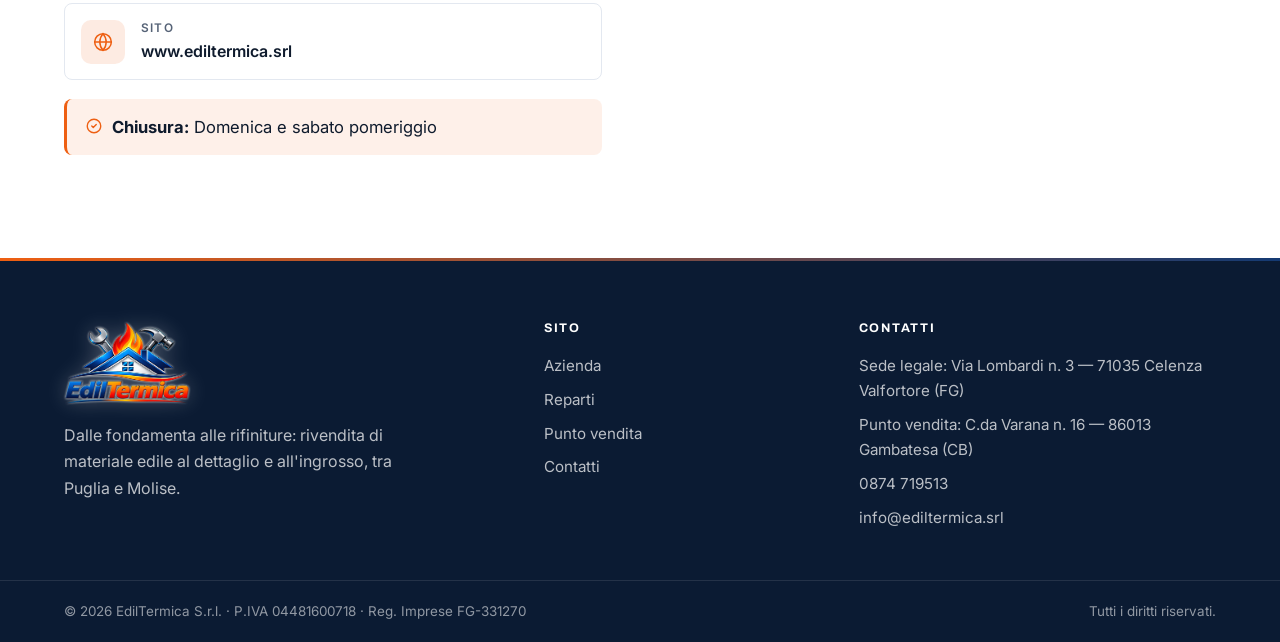
==== commit d655bef6: "Nuova grafica del sito, nuovo logo e orari di chiusura aggiornati Co-Authored-By: Claude Opus 5.5 <n" ====
--- a/index.html
+++ b/index.html
@@ -1,5 +1,5 @@
 <!DOCTYPE html>
-<html lang="it" data-theme="moderno">
+<html lang="it">
 <head>
   <meta charset="UTF-8" />
   <meta name="viewport" content="width=device-width, initial-scale=1.0" />
@@ -12,17 +12,39 @@
 
   <link rel="preconnect" href="https://fonts.googleapis.com" />
   <link rel="preconnect" href="https://fonts.gstatic.com" crossorigin />
-  <link href="https://fonts.googleapis.com/css2?family=Inter:wght@400;500;600;700;800&display=swap" rel="stylesheet" />
-
+  <link href="https://fonts.googleapis.com/css2?family=Archivo:wght@600;700;800&family=Inter:wght@400;500;600;700&display=swap" rel="stylesheet" />
+
+  <meta name="theme-color" content="#0b1b33" />
+  <script>document.documentElement.classList.add('js');</script>
   <link rel="stylesheet" href="css/style.css" />
 </head>
 <body>
+
+  <!-- ===================== TOPBAR ===================== -->
+  <div class="topbar">
+    <div class="container topbar-inner">
+      <span class="tb-item">
+        <svg viewBox="0 0 24 24" fill="none" stroke="currentColor" stroke-width="2" stroke-linecap="round" stroke-linejoin="round" aria-hidden="true"><circle cx="12" cy="12" r="10"/><path d="M12 6v6l4 2"/></svg>
+        <span data-bind="contatti.orari">Lun–Ven 07:00–12:00 / 14:00–18:30 · Sabato 07:00–12:00</span>
+      </span>
+      <span class="tb-group">
+        <a class="tb-item tb-hide-md" href="mailto:info@ediltermica.srl" data-mailto>
+          <svg viewBox="0 0 24 24" fill="none" stroke="currentColor" stroke-width="2" stroke-linecap="round" stroke-linejoin="round" aria-hidden="true"><rect x="2" y="4" width="20" height="16" rx="2"/><path d="m2 7 10 6 10-6"/></svg>
+          <span data-bind="contatti.email">info@ediltermica.srl</span>
+        </a>
+        <a class="tb-item" href="tel:+390874719513" data-tel="contatti.telefonoLink">
+          <svg viewBox="0 0 24 24" fill="none" stroke="currentColor" stroke-width="2" stroke-linecap="round" stroke-linejoin="round" aria-hidden="true"><path d="M22 16.9v3a2 2 0 0 1-2.2 2 19.8 19.8 0 0 1-8.6-3 19.5 19.5 0 0 1-6-6 19.8 19.8 0 0 1-3-8.7A2 2 0 0 1 4.1 2h3a2 2 0 0 1 2 1.7c.1 1 .4 1.9.7 2.8a2 2 0 0 1-.5 2.1L8.1 9.9a16 16 0 0 0 6 6l1.3-1.3a2 2 0 0 1 2.1-.4c.9.3 1.8.6 2.8.7a2 2 0 0 1 1.7 2Z"/></svg>
+          <span data-bind="contatti.telefono">0874 719513</span>
+        </a>
+      </span>
+    </div>
+  </div>
 
   <!-- ===================== HEADER ===================== -->
   <header class="site-header" id="top">
     <div class="container header-inner">
       <a href="#top" class="brand" aria-label="EdilTermica Srl - home">
-        <img src="img/logo.png" alt="EdilTermica Srl" class="brand-logo" data-bind-src="logo" />
+        <img src="img/logo-2026.png" alt="EdilTermica Srl" class="brand-logo" data-bind-src="logo" />
       </a>
 
       <nav class="main-nav" aria-label="Navigazione principale">
@@ -32,7 +54,7 @@
       </nav>
 
       <div class="header-actions">
-        <a href="#contatti" class="btn btn-primary btn-sm header-cta">Contattaci</a>
+        <a href="#contatti" class="btn btn-primary btn-sm header-cta">Richiedi preventivo</a>
         <button class="nav-toggle" id="navToggle" aria-label="Apri menu" aria-expanded="false">
           <span></span><span></span><span></span>
         </button>
@@ -42,6 +64,9 @@
 
   <!-- ===================== HERO ===================== -->
   <section class="hero">
+    <div class="hero-media">
+      <img src="img/immagine.jpg" alt="Vista aerea del punto vendita e del piazzale EdilTermica" loading="eager" fetchpriority="high" data-bind-src="hero.immagine" />
+    </div>
     <div class="hero-bg" aria-hidden="true"></div>
     <div class="container hero-grid">
       <div class="hero-text">
@@ -62,9 +87,6 @@
           <li><span>✓</span> Prezzi all'ingrosso</li>
           <li><span>✓</span> Consulenza tecnica</li>
         </ul>
-      </div>
-      <div class="hero-media">
-        <img src="img/magazzino.jpg" alt="Il piazzale EdilTermica con materiale edile" loading="eager" data-bind-src="hero.immagine" />
       </div>
     </div>
   </section>
@@ -292,7 +314,7 @@
 
         <p class="orari-nota">
           <svg viewBox="0 0 24 24" width="18" height="18" fill="none" stroke="currentColor" stroke-width="1.8" stroke-linecap="round" stroke-linejoin="round" aria-hidden="true"><path d="M9 12l2 2 4-4"/><circle cx="12" cy="12" r="9"/></svg>
-          <span data-bind="contatti.nota">Aperti tutti i giorni: chiusi solo nei <strong>festivi</strong> e il <strong>sabato pomeriggio</strong>.</span>
+          <span data-bind="contatti.nota"><strong>Chiusura:</strong> Domenica e sabato pomeriggio</span>
         </p>
       </div>
 
@@ -317,7 +339,7 @@
   <footer class="site-footer">
     <div class="container footer-inner">
       <div class="footer-brand">
-        <img src="img/logo.png" alt="EdilTermica Srl" class="footer-logo" data-bind-src="logo" />
+        <img src="img/logo-2026.png" alt="EdilTermica Srl" class="footer-logo" data-bind-src="logo" />
         <p data-bind="footer.descrizione">Dalle fondamenta alle rifiniture: rivendita di materiale edile al dettaglio e all'ingrosso, tra Puglia e Molise.</p>
       </div>
       <div class="footer-col">
@@ -343,6 +365,10 @@
     </div>
   </footer>
 
+  <a class="call-fab" href="tel:+390874719513" data-tel="contatti.telefonoLink" aria-label="Chiama EdilTermica">
+    <svg viewBox="0 0 24 24" fill="none" stroke="currentColor" stroke-width="2" stroke-linecap="round" stroke-linejoin="round" aria-hidden="true"><path d="M22 16.9v3a2 2 0 0 1-2.2 2 19.8 19.8 0 0 1-8.6-3 19.5 19.5 0 0 1-6-6 19.8 19.8 0 0 1-3-8.7A2 2 0 0 1 4.1 2h3a2 2 0 0 1 2 1.7c.1 1 .4 1.9.7 2.8a2 2 0 0 1-.5 2.1L8.1 9.9a16 16 0 0 0 6 6l1.3-1.3a2 2 0 0 1 2.1-.4c.9.3 1.8.6 2.8.7a2 2 0 0 1 1.7 2Z"/></svg>
+  </a>
+
   <script src="js/main.js"></script>
   <script src="js/render.js"></script>
 </body>
--- a/css/style.css
+++ b/css/style.css
@@ -1,405 +1,478 @@
 /* =====================================================================
    EdilTermica Srl — sito one-page
-   3 temi commutabili: data-theme = "moderno" | "industriale" | "corporate"
+   Palette dal logo: navy (tetto) + arancio (fiamma). Titoli Archivo, testo Inter.
    ===================================================================== */
 
-/* ---------- TOKENS DI BASE (default = moderno) ---------- */
 :root {
-  --maxw: 1160px;
+  --maxw: 1200px;
   --gutter: 24px;
-  --radius: 16px;
-  --radius-sm: 10px;
+  --radius: 14px;
+  --radius-sm: 8px;
   --trans: .25s ease;
-
-  --font-head: 'Inter', system-ui, sans-serif;
+  --ease-out: cubic-bezier(.2, .7, .2, 1);
+
+  --font-head: 'Archivo', 'Inter', system-ui, sans-serif;
   --font-body: 'Inter', system-ui, sans-serif;
-  --head-spacing: -0.02em;
-  --head-transform: none;
-  --head-weight: 800;
+
+  /* colori */
+  --ink:       #0b1b33;   /* navy molto scuro: footer, bande */
+  --navy:      #143a73;   /* blu del logo */
+  --navy-d:    #0e2b58;
+  --accent:    #ee5f12;   /* arancio fiamma */
+  --accent-d:  #d14e08;
+  --accent-txt:#c2410c;   /* arancio leggibile su bianco */
 
   --bg:        #ffffff;
-  --bg-alt:    #f5f7fb;
+  --bg-alt:    #f4f6fa;
   --surface:   #ffffff;
-  --text:      #131a2a;
-  --muted:     #5a667c;
-  --border:    #e6eaf2;
-
-  --primary:   #1f4f9c;
-  --primary-d: #173c78;
+  --text:      #0f1b2d;
+  --muted:     #566377;
+  --border:    #e3e8f0;
+
+  /* alias usati da render.js / overlay manutenzione */
+  --primary:   var(--navy);
+  --primary-d: var(--navy-d);
   --on-primary:#ffffff;
-  --accent:    #ee6a1b;
-
   --hero-bg-1: #eef3fb;
   --hero-bg-2: #ffffff;
-  --hero-overlay: rgba(238,106,27,.08);
-
-  --media-bg:  #e6ecf6;
-  --media-fg:  #1f4f9c;
-
-  --cta-bg:    #131a2a;
-  --cta-text:  #ffffff;
-
-  --shadow:    0 10px 30px rgba(20,30,60,.08);
-  --shadow-sm: 0 4px 14px rgba(20,30,60,.07);
-}
-
-/* ---------- TEMA INDUSTRIALE ---------- */
-[data-theme="industriale"] {
-  --radius: 6px;
-  --radius-sm: 4px;
-
-  --font-head: 'Oswald', system-ui, sans-serif;
-  --font-body: 'Inter', system-ui, sans-serif;
-  --head-spacing: 0.01em;
-  --head-transform: uppercase;
-  --head-weight: 600;
-
-  --bg:        #14110f;
-  --bg-alt:    #1d1916;
-  --surface:   #211c18;
-  --text:      #f3ece4;
-  --muted:     #b3a596;
-  --border:    #352d27;
-
-  --primary:   #ff6a1a;
-  --primary-d: #e3550b;
-  --on-primary:#1a1208;
-  --accent:    #ffc043;
-
-  --hero-bg-1: #1a1512;
-  --hero-bg-2: #14110f;
-  --hero-overlay: rgba(255,106,26,.10);
-
-  --media-bg:  #2a2320;
-  --media-fg:  #ff6a1a;
-
-  --cta-bg:    #ff6a1a;
-  --cta-text:  #1a1208;
-
-  --shadow:    0 14px 34px rgba(0,0,0,.45);
-  --shadow-sm: 0 6px 18px rgba(0,0,0,.4);
-}
-
-/* ---------- TEMA CORPORATE ---------- */
-[data-theme="corporate"] {
-  --radius: 8px;
-  --radius-sm: 6px;
-
-  --font-head: 'Lora', Georgia, serif;
-  --font-body: 'Inter', system-ui, sans-serif;
-  --head-spacing: 0;
-  --head-transform: none;
-  --head-weight: 700;
-
-  --bg:        #ffffff;
-  --bg-alt:    #eef1f6;
-  --surface:   #ffffff;
-  --text:      #14253c;
-  --muted:     #4a5b73;
-  --border:    #d8dfea;
-
-  --primary:   #0a4d8c;
-  --primary-d: #073a6b;
-  --on-primary:#ffffff;
-  --accent:    #c8a24a;
-
-  --hero-bg-1: #0a4d8c;
-  --hero-bg-2: #0c3a69;
-  --hero-overlay: rgba(255,255,255,.04);
-
-  --media-bg:  #e3eaf4;
-  --media-fg:  #0a4d8c;
-
-  --cta-bg:    #14253c;
-  --cta-text:  #ffffff;
-
-  --shadow:    0 10px 26px rgba(10,40,80,.12);
-  --shadow-sm: 0 4px 14px rgba(10,40,80,.1);
-}
-/* nel tema corporate l'hero ha sfondo scuro: testo chiaro */
-[data-theme="corporate"] .hero { color: #fff; }
-[data-theme="corporate"] .hero .eyebrow { color: var(--accent); }
-[data-theme="corporate"] .hero-sub { color: rgba(255,255,255,.85); }
-[data-theme="corporate"] .hero-badges li { color: rgba(255,255,255,.9); }
-[data-theme="corporate"] .btn-ghost { color:#fff; border-color: rgba(255,255,255,.5); }
-[data-theme="corporate"] .btn-ghost:hover { background: rgba(255,255,255,.12); }
+  --hero-overlay: rgba(238,95,18,.08);
+
+  --shadow-lg: 0 30px 60px -20px rgba(11,27,51,.35);
+  --shadow:    0 14px 34px -12px rgba(11,27,51,.18);
+  --shadow-sm: 0 4px 14px rgba(11,27,51,.07);
+
+  --grid-lines:
+    linear-gradient(rgba(255,255,255,.055) 1px, transparent 1px),
+    linear-gradient(90deg, rgba(255,255,255,.055) 1px, transparent 1px);
+}
 
 /* ---------- RESET ---------- */
 *, *::before, *::after { box-sizing: border-box; }
-html { scroll-behavior: smooth; }
+html { scroll-behavior: smooth; scroll-padding-top: 84px; }
 body {
   margin: 0;
   font-family: var(--font-body);
   color: var(--text);
   background: var(--bg);
-  line-height: 1.6;
+  line-height: 1.65;
   -webkit-font-smoothing: antialiased;
-  transition: background var(--trans), color var(--trans);
+  text-rendering: optimizeLegibility;
 }
 img, svg { max-width: 100%; display: block; }
 a { color: inherit; text-decoration: none; }
+::selection { background: var(--accent); color: #fff; }
 
 h1, h2, h3, h4 {
   font-family: var(--font-head);
-  font-weight: var(--head-weight);
-  letter-spacing: var(--head-spacing);
-  line-height: 1.12;
-  margin: 0 0 .4em;
-}
-h2 { font-size: clamp(1.7rem, 3.4vw, 2.5rem); }
-h3 { font-size: 1.2rem; }
+  font-weight: 800;
+  letter-spacing: -0.025em;
+  line-height: 1.08;
+  margin: 0 0 .45em;
+  text-wrap: balance;
+}
+h2 { font-size: clamp(1.9rem, 3.8vw, 2.85rem); }
+h3 { font-size: 1.2rem; font-weight: 700; letter-spacing: -0.01em; }
 
 .container { width: 100%; max-width: var(--maxw); margin: 0 auto; padding: 0 var(--gutter); }
 
 .eyebrow {
+  display: inline-flex; align-items: center; gap: .7rem;
   font-family: var(--font-head);
   text-transform: uppercase;
-  letter-spacing: .14em;
-  font-size: .8rem;
-  font-weight: 600;
-  color: var(--primary);
-  margin: 0 0 .6rem;
+  letter-spacing: .16em;
+  font-size: .78rem;
+  font-weight: 700;
+  color: var(--accent-txt);
+  margin: 0 0 .9rem;
+}
+.eyebrow::before {
+  content: ""; width: 28px; height: 2px; background: currentColor; flex: none;
 }
 
 /* ---------- BOTTONI ---------- */
 .btn {
+  position: relative;
   display: inline-flex; align-items: center; justify-content: center;
-  gap: .5rem;
+  gap: .55rem;
   font-family: var(--font-head);
-  text-transform: var(--head-transform);
-  font-weight: 600;
+  font-weight: 700;
   letter-spacing: .01em;
-  padding: .72rem 1.3rem;
+  padding: .78rem 1.35rem;
   border-radius: var(--radius-sm);
   border: 1.5px solid transparent;
   cursor: pointer;
-  transition: all var(--trans);
+  transition: background var(--trans), color var(--trans), border-color var(--trans),
+              transform var(--trans), box-shadow var(--trans);
   white-space: nowrap;
 }
-.btn-sm { padding: .5rem .9rem; font-size: .85rem; }
-.btn-lg { padding: .9rem 1.7rem; font-size: 1.02rem; }
+.btn-sm { padding: .55rem 1rem; font-size: .88rem; }
+.btn-lg { padding: .95rem 1.75rem; font-size: 1.02rem; }
 .btn-block { width: 100%; }
-
-.btn-primary { background: var(--primary); color: var(--on-primary); }
-.btn-primary:hover { background: var(--primary-d); transform: translateY(-2px); box-shadow: var(--shadow-sm); }
-
-.btn-outline { background: transparent; color: var(--primary); border-color: var(--primary); }
-.btn-outline:hover { background: var(--primary); color: var(--on-primary); }
-
-.btn-ghost { background: transparent; color: var(--text); border-color: var(--border); }
-.btn-ghost:hover { border-color: var(--primary); color: var(--primary); }
-
-.btn-light { background: var(--cta-text); color: var(--cta-bg); }
-.btn-light:hover { transform: translateY(-2px); box-shadow: var(--shadow-sm); }
+.btn:focus-visible { outline: 3px solid color-mix(in srgb, var(--accent) 55%, transparent); outline-offset: 2px; }
+
+.btn-primary { background: var(--accent); color: #fff; box-shadow: 0 8px 20px -8px rgba(238,95,18,.6); }
+.btn-primary:hover { background: var(--accent-d); transform: translateY(-2px); box-shadow: 0 14px 26px -10px rgba(238,95,18,.7); }
+
+.btn-outline { background: transparent; color: var(--navy); border-color: var(--navy); }
+.btn-outline:hover { background: var(--navy); color: #fff; }
+
+.btn-ghost { background: rgba(255,255,255,.06); color: #fff; border-color: rgba(255,255,255,.45); backdrop-filter: blur(4px); }
+.btn-ghost:hover { background: #fff; color: var(--ink); border-color: #fff; }
+
+.btn-light { background: var(--accent); color: #fff; }
+.btn-light:hover { background: var(--accent-d); transform: translateY(-2px); box-shadow: var(--shadow); }
+
+/* ---------- TOPBAR ---------- */
+.topbar { background: var(--ink); color: rgba(255,255,255,.78); font-size: .84rem; }
+.topbar-inner { display: flex; align-items: center; justify-content: space-between; gap: 1rem; height: 40px; }
+.tb-group { display: flex; align-items: center; gap: 1.6rem; }
+.tb-item { display: inline-flex; align-items: center; gap: .45rem; white-space: nowrap; }
+.tb-item svg { width: 15px; height: 15px; color: var(--accent); flex: none; }
+a.tb-item { transition: color var(--trans); }
+a.tb-item:hover { color: #fff; }
 
 /* ---------- HEADER ---------- */
 .site-header {
   position: sticky; top: 0; z-index: 50;
-  background: color-mix(in srgb, var(--bg) 88%, transparent);
-  backdrop-filter: blur(10px);
-  border-bottom: 1px solid var(--border);
-}
-.header-inner { display: flex; align-items: center; gap: 1.2rem; height: 70px; }
-
-.brand { display: inline-flex; align-items: center; gap: .55rem; color: var(--text); }
-.brand-logo { height: 50px; width: auto; display: block; }
-.brand-mark {
-  display: grid; place-items: center;
-  width: 40px; height: 40px; border-radius: 10px;
-  background: var(--primary); color: var(--on-primary);
-}
-.brand-text { font-family: var(--font-head); font-size: 1.25rem; font-weight: 700; letter-spacing: .01em; }
-.brand-text strong { color: var(--primary); }
-.brand-text small { font-size: .62rem; vertical-align: super; margin-left: 2px; color: var(--muted); letter-spacing: .1em; }
-.footer-logo { height: 56px; width: auto; display: block; margin-bottom: .8rem; background: #fff; padding: 6px 10px; border-radius: 10px; }
-
-.main-nav { display: flex; gap: 1.4rem; margin-left: auto; }
-.main-nav a { font-weight: 500; color: var(--muted); transition: color var(--trans); }
-.main-nav a:hover { color: var(--primary); }
-
-.header-actions { display: flex; align-items: center; gap: .8rem; margin-left: 1rem; }
-
-.theme-switch {
-  display: inline-flex;
-  background: var(--bg-alt);
-  border: 1px solid var(--border);
-  border-radius: 999px;
-  padding: 3px;
-}
-.theme-switch button {
+  background: rgba(255,255,255,.92);
+  backdrop-filter: saturate(1.4) blur(12px);
+  -webkit-backdrop-filter: saturate(1.4) blur(12px);
+  border-bottom: 1px solid transparent;
+  transition: box-shadow var(--trans), border-color var(--trans);
+}
+.site-header.is-scrolled { border-color: var(--border); box-shadow: 0 8px 24px -14px rgba(11,27,51,.25); }
+.header-inner { display: flex; align-items: center; gap: 1.2rem; height: 78px; }
+
+.brand { display: inline-flex; align-items: center; }
+.brand-logo { height: 62px; width: auto; display: block; }
+
+.main-nav { display: flex; gap: 2rem; margin-left: auto; }
+.main-nav a {
+  position: relative;
   font-family: var(--font-head);
-  font-size: .76rem; font-weight: 600;
-  text-transform: uppercase; letter-spacing: .04em;
-  border: 0; background: transparent; color: var(--muted);
-  padding: .35rem .7rem; border-radius: 999px; cursor: pointer;
-  transition: all var(--trans);
-}
-.theme-switch button.is-active { background: var(--primary); color: var(--on-primary); }
-
-.nav-toggle { display: none; flex-direction: column; gap: 5px; background: none; border: 0; cursor: pointer; padding: 6px; }
+  font-weight: 600; font-size: .98rem;
+  color: var(--text);
+  padding: .35rem 0;
+}
+.main-nav a::after {
+  content: ""; position: absolute; left: 0; right: 0; bottom: -2px; height: 2px;
+  background: var(--accent); transform: scaleX(0); transform-origin: left;
+  transition: transform .3s var(--ease-out);
+}
+.main-nav a:hover::after { transform: scaleX(1); }
+
+.header-actions { display: flex; align-items: center; gap: .8rem; margin-left: 1.4rem; }
+
+.nav-toggle { display: none; flex-direction: column; gap: 5px; background: none; border: 0; cursor: pointer; padding: 8px; }
 .nav-toggle span { width: 24px; height: 2px; background: var(--text); border-radius: 2px; transition: var(--trans); }
-
-/* ---------- HERO ---------- */
-.hero { position: relative; overflow: hidden; padding: clamp(3rem, 7vw, 5.5rem) 0; }
+.nav-toggle[aria-expanded="true"] span:nth-child(1) { transform: translateY(7px) rotate(45deg); }
+.nav-toggle[aria-expanded="true"] span:nth-child(2) { opacity: 0; }
+.nav-toggle[aria-expanded="true"] span:nth-child(3) { transform: translateY(-7px) rotate(-45deg); }
+
+/* ---------- HERO (foto a tutta larghezza) ---------- */
+.hero {
+  position: relative; isolation: isolate; overflow: hidden;
+  color: #fff;
+  min-height: min(86vh, 760px);
+  display: flex; align-items: center;
+  padding: clamp(4rem, 9vw, 7rem) 0 clamp(8rem, 12vw, 10rem);
+  background: var(--ink);
+}
+.hero-media { position: absolute; inset: 0; z-index: -2; }
+.hero-media img {
+  width: 100%; height: 100%; object-fit: cover;
+  transform: scale(1.06);
+  animation: hero-zoom 18s ease-out forwards;
+}
+@keyframes hero-zoom { to { transform: scale(1); } }
 .hero-bg {
   position: absolute; inset: 0; z-index: -1;
   background:
-    radial-gradient(900px 500px at 85% -10%, var(--hero-overlay), transparent 60%),
-    linear-gradient(160deg, var(--hero-bg-1), var(--hero-bg-2));
-}
-.hero-grid { display: grid; grid-template-columns: 1.05fr .95fr; gap: clamp(2rem, 5vw, 4rem); align-items: center; }
-.hero-title { font-size: clamp(2.1rem, 5.4vw, 3.6rem); margin-bottom: 1rem; }
-.hero-sub { font-size: clamp(1.02rem, 2.1vw, 1.18rem); color: var(--muted); max-width: 600px; }
-.hero-sub strong { color: var(--text); }
-.hero-cta { display: flex; flex-wrap: wrap; gap: .8rem; margin: 1.8rem 0 1.4rem; }
-.hero-badges { list-style: none; display: flex; flex-wrap: wrap; gap: 1.2rem; padding: 0; margin: 0; }
-.hero-badges li { font-weight: 500; color: var(--muted); display: inline-flex; align-items: center; gap: .4rem; }
-.hero-badges span { color: var(--accent); font-weight: 800; }
-.hero-media { position: relative; }
-.hero-media img {
-  width: 100%; aspect-ratio: 16/10; object-fit: cover;
+    var(--grid-lines),
+    radial-gradient(700px 420px at 12% 110%, rgba(238,95,18,.28), transparent 65%),
+    linear-gradient(100deg, rgba(11,27,51,.94) 0%, rgba(11,27,51,.82) 42%, rgba(20,58,115,.45) 75%, rgba(20,58,115,.25) 100%);
+  background-size: 48px 48px, 48px 48px, auto, auto;
+}
+.hero-grid { display: block; }
+.hero-text { max-width: 720px; }
+.hero .eyebrow { color: #ff9a5c; }
+.hero-title { font-size: clamp(2.4rem, 6vw, 4.4rem); margin-bottom: 1.2rem; color: #fff; }
+.hero-sub { font-size: clamp(1.02rem, 2vw, 1.2rem); color: rgba(255,255,255,.82); max-width: 620px; margin: 0; }
+.hero-sub strong { color: #fff; font-weight: 600; }
+.hero-cta { display: flex; flex-wrap: wrap; gap: .9rem; margin: 2.1rem 0 1.8rem; }
+.hero-badges { list-style: none; display: flex; flex-wrap: wrap; gap: .6rem 1.6rem; padding: 0; margin: 0; }
+.hero-badges li { font-weight: 500; font-size: .95rem; color: rgba(255,255,255,.9); display: inline-flex; align-items: center; gap: .5rem; }
+.hero-badges span {
+  display: grid; place-items: center; width: 22px; height: 22px; border-radius: 50%;
+  background: var(--accent); color: #fff; font-size: .72rem; font-weight: 800;
+}
+
+/* ---------- STATS (card sovrapposta all'hero) ---------- */
+.stats { position: relative; z-index: 3; margin-top: -5.5rem; }
+.stats-grid {
+  display: grid; grid-template-columns: repeat(4, 1fr);
+  background: var(--surface);
   border-radius: var(--radius);
-  box-shadow: var(--shadow);
-  border: 1px solid var(--border);
-}
-
-/* ---------- STATS ---------- */
-.stats { background: var(--primary); color: var(--on-primary); }
-.stats-grid { display: grid; grid-template-columns: repeat(4, 1fr); gap: 1rem; padding: 2.2rem var(--gutter); }
-.stat { text-align: center; }
-.stat strong { display: block; font-family: var(--font-head); font-size: clamp(1.8rem, 4vw, 2.6rem); line-height: 1; }
-.stat span { font-size: .9rem; opacity: .9; }
+  box-shadow: var(--shadow-lg);
+  padding: 0;
+  overflow: hidden;
+  border-bottom: 4px solid var(--accent);
+}
+.stat { padding: 1.9rem 1.4rem; text-align: left; position: relative; }
+.stat + .stat::before {
+  content: ""; position: absolute; left: 0; top: 24%; bottom: 24%; width: 1px; background: var(--border);
+}
+.stat strong {
+  display: block; font-family: var(--font-head); font-weight: 800;
+  font-size: clamp(1.7rem, 3.4vw, 2.4rem); line-height: 1; letter-spacing: -0.03em;
+  color: var(--navy); margin-bottom: .45rem;
+}
+.stat span { font-size: .9rem; color: var(--muted); line-height: 1.35; display: block; }
 
 /* ---------- SECTIONS ---------- */
-.section { padding: clamp(3rem, 7vw, 5.5rem) 0; }
+.section { padding: clamp(4rem, 8vw, 6.5rem) 0; }
 .section-alt { background: var(--bg-alt); }
-.section-head { max-width: 640px; margin: 0 auto 2.6rem; text-align: center; }
-.section-lead { color: var(--muted); font-size: 1.08rem; }
-
-.two-col { display: grid; grid-template-columns: 1fr 1fr; gap: clamp(1.5rem, 5vw, 4rem); align-items: center; }
-.col-text p { color: var(--muted); }
+.section-head { max-width: 680px; margin: 0 auto 3rem; text-align: center; }
+.section-head .eyebrow::after { content: ""; width: 28px; height: 2px; background: currentColor; flex: none; }
+.section-lead { color: var(--muted); font-size: 1.1rem; margin: 0; }
+
+.two-col { display: grid; grid-template-columns: 1fr 1fr; gap: clamp(2rem, 6vw, 5rem); align-items: center; }
+.col-text p { color: var(--muted); font-size: 1.04rem; }
+.col-text p strong { color: var(--text); }
 .col-text h2 { color: var(--text); }
-
-.media-frame { border-radius: var(--radius); overflow: hidden; box-shadow: var(--shadow); border: 1px solid var(--border); }
+.col-text .btn { margin-top: .8rem; }
+
+/* immagine "chi siamo" con cornice decorativa */
+#chi-siamo .col-media { position: relative; padding: 0 0 22px 22px; }
+#chi-siamo .col-media::before {
+  content: ""; position: absolute; left: 0; bottom: 0; width: 62%; height: 70%;
+  border-radius: var(--radius);
+  background:
+    linear-gradient(rgba(20,58,115,.12) 1px, transparent 1px) 0 0 / 18px 18px,
+    linear-gradient(90deg, rgba(20,58,115,.12) 1px, transparent 1px) 0 0 / 18px 18px;
+  border: 2px solid var(--accent);
+}
+.media-frame { position: relative; border-radius: var(--radius); overflow: hidden; box-shadow: var(--shadow-lg); }
 .media-frame svg, .media-frame img { width: 100%; height: auto; aspect-ratio: 4/3; object-fit: cover; display: block; }
 
-/* ---------- REPARTI (card con foto) ---------- */
-.cat-grid { display: grid; grid-template-columns: repeat(4, 1fr); gap: 1.2rem; }
+/* ---------- REPARTI ---------- */
+.cat-grid { display: grid; grid-template-columns: repeat(4, 1fr); gap: 1.25rem; counter-reset: rep; }
 .cat-card {
+  position: relative;
   background: var(--surface);
   border: 1px solid var(--border);
   border-radius: var(--radius);
   overflow: hidden;
   display: flex; flex-direction: column;
-  transition: transform var(--trans), box-shadow var(--trans), border-color var(--trans);
-}
-.cat-card:hover { transform: translateY(-4px); box-shadow: var(--shadow); border-color: color-mix(in srgb, var(--primary) 40%, var(--border)); }
-.cat-card figure { margin: 0; overflow: hidden; }
+  transition: transform .35s var(--ease-out), box-shadow .35s var(--ease-out), border-color var(--trans);
+}
+.cat-card::after {
+  content: ""; position: absolute; left: 0; right: 0; bottom: 0; height: 3px;
+  background: var(--accent); transform: scaleX(0); transform-origin: left;
+  transition: transform .4s var(--ease-out);
+}
+.cat-card:hover { transform: translateY(-6px); box-shadow: var(--shadow); border-color: transparent; }
+.cat-card:hover::after { transform: scaleX(1); }
+.cat-card:not(.cat-card--cta) { counter-increment: rep; }
+.cat-card figure { position: relative; margin: 0; overflow: hidden; background: var(--bg-alt); }
+.cat-card figure::before {
+  content: ""; position: absolute; inset: 0; z-index: 1;
+  background: linear-gradient(180deg, rgba(11,27,51,0) 55%, rgba(11,27,51,.35));
+  pointer-events: none;
+}
+.cat-card figure::after {
+  content: counter(rep, decimal-leading-zero);
+  position: absolute; top: 12px; left: 12px; z-index: 2;
+  font-family: var(--font-head); font-weight: 700; font-size: .75rem; letter-spacing: .06em;
+  color: #fff; background: rgba(11,27,51,.72); backdrop-filter: blur(4px);
+  padding: .25rem .55rem; border-radius: 6px;
+}
 .cat-card figure img {
   width: 100%; aspect-ratio: var(--cat-img-aspect, 16/10); object-fit: cover; display: block;
   transform: scale(var(--img-zoom, 1)); transform-origin: var(--img-origin, 50% 50%);
-  transition: transform .4s ease;
-}
-.cat-card:hover figure img { transform: scale(calc(var(--img-zoom, 1) * 1.06)); }
-.cat-body { padding: 1.1rem 1.2rem 1.3rem; display: flex; flex-direction: column; gap: .35rem; flex: 1; }
+  transition: transform .6s var(--ease-out);
+}
+.cat-card:hover figure img { transform: scale(calc(var(--img-zoom, 1) * 1.07)); }
+.cat-body { padding: 1.15rem 1.25rem 1.4rem; display: flex; flex-direction: column; gap: .4rem; flex: 1; }
 .cat-body h3 { color: var(--text); font-size: 1.08rem; margin: 0; }
-.cat-body p { color: var(--muted); margin: 0; font-size: .92rem; }
+.cat-body p { color: var(--muted); margin: 0; font-size: .92rem; line-height: 1.55; }
 .cat-body .btn { margin-top: auto; align-self: flex-start; }
-/* card finale "E molto altro" senza foto */
-.cat-card--cta { background: color-mix(in srgb, var(--primary) 8%, var(--surface)); border-style: dashed; justify-content: center; }
-.cat-card--cta .cat-body { padding: 1.6rem 1.2rem; }
-
-/* ---------- GALLERIA PUNTO VENDITA (layout a colonne) ---------- */
-.gallery-grid { columns: 3; column-gap: .9rem; }
+
+/* card finale "E molto altro" */
+.cat-card--cta {
+  background: var(--navy);
+  background-image: var(--grid-lines), radial-gradient(400px 260px at 100% 100%, rgba(238,95,18,.35), transparent 70%);
+  background-size: 32px 32px, 32px 32px, auto;
+  border-color: transparent; justify-content: center; color: #fff;
+}
+.cat-card--cta .cat-body { padding: 2rem 1.5rem; gap: .7rem; }
+.cat-card--cta h3 { color: #fff; font-size: 1.35rem; }
+.cat-card--cta p { color: rgba(255,255,255,.78); }
+.cat-card--cta .btn-outline { color: #fff; border-color: rgba(255,255,255,.6); margin-top: .6rem; }
+.cat-card--cta .btn-outline:hover { background: var(--accent); border-color: var(--accent); }
+
+/* ---------- GALLERIA PUNTO VENDITA ---------- */
+.gallery-grid { columns: 3; column-gap: 1rem; }
 .gallery-grid figure {
-  break-inside: avoid; margin: 0 0 .9rem; overflow: hidden;
-  border-radius: var(--radius); border: 1px solid var(--border); box-shadow: var(--shadow-sm);
-}
+  position: relative;
+  break-inside: avoid; margin: 0 0 1rem; overflow: hidden;
+  border-radius: var(--radius); box-shadow: var(--shadow-sm);
+}
+.gallery-grid figure::after {
+  content: ""; position: absolute; inset: 0;
+  background: linear-gradient(180deg, transparent 50%, rgba(11,27,51,.45));
+  opacity: 0; transition: opacity .4s ease; pointer-events: none;
+}
+.gallery-grid figure:hover::after { opacity: 1; }
 .gallery-grid img {
   width: 100%; display: block; object-fit: cover;
   transform: scale(var(--img-zoom, 1)); transform-origin: var(--img-origin, 50% 50%);
-  transition: transform .5s ease;
+  transition: transform .7s var(--ease-out);
 }
 .gallery-grid figure:hover img { transform: scale(calc(var(--img-zoom, 1) * 1.05)); }
-/* forma per foto */
 .gallery-grid .g-orizz img    { aspect-ratio: 16/10; }
 .gallery-grid .g-quadrata img { aspect-ratio: 1/1; }
 .gallery-grid .g-vert img     { aspect-ratio: 3/4; }
-/* compat layout vecchio (fallback) */
 .gallery-grid .g-big img, .gallery-grid .g-cell img, .gallery-grid .g-wide img { aspect-ratio: 16/10; }
 
 /* ---------- DETTAGLIO & INGROSSO ---------- */
-.duo { display: grid; grid-template-columns: 1fr 1fr; gap: 1.4rem; }
+.duo { display: grid; grid-template-columns: 1fr 1fr; gap: 1.5rem; }
 .duo-card {
+  position: relative; overflow: hidden;
   background: var(--surface); border: 1px solid var(--border);
-  border-radius: var(--radius); padding: 1.8rem;
+  border-radius: var(--radius); padding: clamp(1.8rem, 4vw, 2.6rem);
   box-shadow: var(--shadow-sm);
 }
 .duo-icon {
-  display: grid; place-items: center; width: 54px; height: 54px;
-  border-radius: 14px; margin-bottom: 1rem;
-  background: var(--primary); color: var(--on-primary);
+  display: grid; place-items: center; width: 58px; height: 58px;
+  border-radius: 12px; margin-bottom: 1.3rem;
+  background: color-mix(in srgb, var(--accent) 12%, transparent); color: var(--accent);
 }
 .duo-icon svg { width: 28px; height: 28px; }
-.duo-card h3 { color: var(--text); }
+.duo-card h3 { color: var(--text); font-size: 1.45rem; }
 .duo-card p { color: var(--muted); margin: 0; }
 .duo-card strong { color: var(--text); }
-
-/* ---------- FEATURES ---------- */
+/* la card "ingrosso" in navy */
+.duo-card:nth-child(2) {
+  background: var(--navy); border-color: transparent; color: #fff;
+  background-image: var(--grid-lines), radial-gradient(500px 300px at 100% 0%, rgba(238,95,18,.3), transparent 70%);
+  background-size: 36px 36px, 36px 36px, auto;
+  box-shadow: var(--shadow);
+}
+.duo-card:nth-child(2) h3, .duo-card:nth-child(2) strong { color: #fff; }
+.duo-card:nth-child(2) p { color: rgba(255,255,255,.8); }
+.duo-card:nth-child(2) .duo-icon { background: var(--accent); color: #fff; }
+
+/* ---------- PERCHÉ NOI ---------- */
 .features { display: grid; grid-template-columns: repeat(4, 1fr); gap: 1.4rem; }
-.feature { padding-top: 1rem; border-top: 3px solid var(--primary); }
-.feature-num { font-family: var(--font-head); font-size: 1.6rem; font-weight: 700; color: var(--primary); }
-.feature h3 { color: var(--text); margin: .4rem 0 .3rem; }
+.feature {
+  position: relative;
+  padding: 1.8rem 1.5rem 1.6rem;
+  background: var(--surface);
+  border: 1px solid var(--border);
+  border-radius: var(--radius);
+  transition: transform .35s var(--ease-out), box-shadow .35s var(--ease-out), border-color var(--trans);
+}
+.feature::before {
+  content: ""; position: absolute; left: 1.5rem; top: 0; width: 42px; height: 3px; background: var(--accent);
+}
+.feature:hover { transform: translateY(-4px); box-shadow: var(--shadow); border-color: transparent; }
+.feature-num {
+  display: block;
+  font-family: var(--font-head); font-size: 3rem; font-weight: 800; line-height: 1;
+  color: transparent; -webkit-text-stroke: 1.5px var(--navy);
+  opacity: .9; margin-bottom: .9rem;
+}
+.feature h3 { color: var(--text); margin: 0 0 .35rem; }
 .feature p { color: var(--muted); margin: 0; font-size: .95rem; }
 
 /* ---------- CTA BAND ---------- */
-.cta-band { background: var(--cta-bg); color: var(--cta-text); }
-.cta-inner { text-align: center; padding: clamp(2.6rem, 6vw, 4.4rem) var(--gutter); }
-.cta-inner h2 { color: var(--cta-text); }
-.cta-inner p { color: color-mix(in srgb, var(--cta-text) 80%, transparent); margin-bottom: 1.6rem; }
+.cta-band {
+  position: relative; overflow: hidden;
+  background: var(--ink);
+  background-image:
+    var(--grid-lines),
+    radial-gradient(600px 340px at 85% 120%, rgba(238,95,18,.35), transparent 70%),
+    radial-gradient(500px 300px at 0% -20%, rgba(20,58,115,.8), transparent 70%);
+  background-size: 48px 48px, 48px 48px, auto, auto;
+  color: #fff;
+}
+/* striscia "cantiere" sul bordo superiore */
+.cta-band::before {
+  content: ""; position: absolute; left: 0; right: 0; top: 0; height: 6px;
+  background: repeating-linear-gradient(-45deg, var(--accent) 0 14px, var(--ink) 14px 28px);
+}
+.cta-inner { text-align: center; padding: clamp(3.4rem, 7vw, 5.5rem) var(--gutter); max-width: 820px; }
+.cta-inner h2 { color: #fff; }
+.cta-inner p { color: rgba(255,255,255,.78); margin: 0 auto 2rem; font-size: 1.1rem; max-width: 620px; }
 
 /* ---------- CONTATTI ---------- */
 .contact-col { align-items: start; }
-.contact-list { list-style: none; padding: 0; margin: 1.6rem 0 0; display: grid; gap: 1.1rem; }
-.contact-list li { display: flex; gap: .9rem; align-items: flex-start; }
-.ci { display: grid; place-items: center; width: 42px; height: 42px; flex: none; border-radius: 10px; background: color-mix(in srgb, var(--primary) 12%, transparent); color: var(--primary); }
+.contact-list { list-style: none; padding: 0; margin: 1.8rem 0 0; display: grid; gap: .9rem; }
+.contact-list li {
+  display: flex; gap: 1rem; align-items: center;
+  padding: .9rem 1rem; border: 1px solid var(--border); border-radius: var(--radius-sm);
+  background: var(--surface);
+  transition: border-color var(--trans), box-shadow var(--trans);
+}
+.contact-list li:hover { border-color: color-mix(in srgb, var(--accent) 45%, var(--border)); box-shadow: var(--shadow-sm); }
+.ci { display: grid; place-items: center; width: 44px; height: 44px; flex: none; border-radius: 10px; background: color-mix(in srgb, var(--accent) 12%, transparent); color: var(--accent); }
 .ci svg { width: 20px; height: 20px; }
-.contact-list strong { display: block; font-size: .82rem; text-transform: uppercase; letter-spacing: .06em; color: var(--muted); }
-.contact-list a, .contact-list div > span { color: var(--text); font-weight: 500; }
-.contact-list a:hover { color: var(--primary); }
+.contact-list strong { display: block; font-size: .74rem; text-transform: uppercase; letter-spacing: .1em; color: var(--muted); font-weight: 600; }
+.contact-list a, .contact-list div > span { color: var(--text); font-weight: 600; }
+.contact-list a:hover { color: var(--accent-txt); }
 .orari-nota {
-  display: flex; align-items: flex-start; gap: .55rem;
-  margin: 1.2rem 0 0; padding: .8rem 1rem;
-  background: color-mix(in srgb, var(--accent) 12%, transparent);
+  display: flex; align-items: flex-start; gap: .6rem;
+  margin: 1.2rem 0 0; padding: .9rem 1.1rem;
+  background: color-mix(in srgb, var(--accent) 9%, transparent);
   border-left: 3px solid var(--accent);
   border-radius: var(--radius-sm);
-  font-size: .92rem; color: var(--text);
-}
-.orari-nota svg { color: var(--accent); flex: none; margin-top: 2px; }
+  font-size: .94rem; color: var(--text) !important;
+}
+.orari-nota svg { color: var(--accent); flex: none; margin-top: 3px; }
 .orari-nota strong { color: var(--text); }
 
-.contact-form { background: var(--surface); border: 1px solid var(--border); border-radius: var(--radius); padding: 1.6rem; box-shadow: var(--shadow-sm); }
+.col-form { position: sticky; top: 110px; }
+.contact-form { border-radius: var(--radius); padding: clamp(1.8rem, 4vw, 2.6rem); box-shadow: var(--shadow-lg); }
+.contact-card {
+  text-align: left; color: #fff; overflow: hidden; position: relative;
+  background: var(--navy);
+  background-image: var(--grid-lines), radial-gradient(500px 320px at 100% 0%, rgba(238,95,18,.35), transparent 70%);
+  background-size: 36px 36px, 36px 36px, auto;
+}
+.contact-card h3 { color: #fff; font-size: 1.7rem; margin-bottom: .5rem; }
+.contact-card > p { color: rgba(255,255,255,.8); margin: 0 0 1.6rem; }
+.contact-card .btn + .btn { margin-top: .75rem; }
+.contact-card .btn-outline { color: #fff; border-color: rgba(255,255,255,.5); }
+.contact-card .btn-outline:hover { background: #fff; color: var(--navy); border-color: #fff; }
+.contact-card .btn { white-space: normal; }
+
+/* compat: campi form (non usati ora) */
 .field { margin-bottom: 1rem; }
 .field-row { display: grid; grid-template-columns: 1fr 1fr; gap: 1rem; }
-.field label { display: block; font-size: .85rem; font-weight: 600; margin-bottom: .35rem; color: var(--text); }
-.field input, .field textarea {
-  width: 100%; padding: .7rem .85rem;
-  border: 1.5px solid var(--border); border-radius: var(--radius-sm);
-  background: var(--bg); color: var(--text);
-  font-family: inherit; font-size: .96rem;
-  transition: border-color var(--trans);
-}
-.field input:focus, .field textarea:focus { outline: none; border-color: var(--primary); }
+.field label { display: block; font-size: .85rem; font-weight: 600; margin-bottom: .35rem; }
+.field input, .field textarea { width: 100%; padding: .7rem .85rem; border: 1.5px solid var(--border); border-radius: var(--radius-sm); font: inherit; }
 .form-note { font-size: .8rem; color: var(--muted); text-align: center; margin: .8rem 0 0; }
-.contact-card { text-align: center; }
-.contact-card h3 { color: var(--text); margin-bottom: .4rem; }
-.contact-card > p { color: var(--muted); margin: 0 0 1.3rem; }
-.contact-card .btn + .btn { margin-top: .7rem; }
+
+/* ---------- PULSANTE CHIAMA (mobile) ---------- */
+.call-fab {
+  position: fixed; right: 18px; bottom: 18px; z-index: 60;
+  display: none; place-items: center;
+  width: 58px; height: 58px; border-radius: 50%;
+  background: var(--accent); color: #fff;
+  box-shadow: 0 12px 28px -8px rgba(238,95,18,.75);
+}
+.call-fab svg { width: 24px; height: 24px; }
+.call-fab::before {
+  content: ""; position: absolute; inset: 0; border-radius: 50%;
+  border: 2px solid var(--accent); animation: fab-pulse 2.4s ease-out infinite;
+}
+@keyframes fab-pulse { from { transform: scale(1); opacity: .8; } to { transform: scale(1.55); opacity: 0; } }
 
 /* notifica "copiato" */
 .et-toast {
   position: fixed; left: 50%; bottom: 28px; transform: translate(-50%, 20px);
-  background: var(--text); color: var(--bg);
+  background: var(--ink); color: #fff;
   padding: .8rem 1.2rem; border-radius: 999px;
   font-size: .92rem; font-weight: 500; box-shadow: var(--shadow);
   opacity: 0; pointer-events: none; z-index: 10001;
@@ -407,28 +480,28 @@
 }
 .et-toast.show { opacity: 1; transform: translate(-50%, 0); }
 
-/* schermata "sito in aggiornamento" */
+/* ---------- SCHERMATA "SITO IN AGGIORNAMENTO" ---------- */
 .maint-overlay {
   position: fixed; inset: 0; z-index: 9999;
   display: grid; place-items: center; padding: 24px;
-  background:
-    radial-gradient(900px 500px at 80% -10%, var(--hero-overlay), transparent 60%),
-    linear-gradient(160deg, var(--hero-bg-1), var(--hero-bg-2));
+  background: var(--ink);
+  background-image: var(--grid-lines), radial-gradient(700px 420px at 80% -10%, rgba(238,95,18,.3), transparent 65%);
+  background-size: 48px 48px, 48px 48px, auto;
   overflow: auto;
 }
 .maint-card {
   background: var(--surface);
-  border: 1px solid var(--border);
   border-radius: var(--radius);
-  box-shadow: var(--shadow);
+  box-shadow: var(--shadow-lg);
+  border-bottom: 4px solid var(--accent);
   max-width: 560px; width: 100%;
   padding: 2.6rem 2rem; text-align: center;
 }
 .maint-logo { height: 84px; width: auto; margin: 0 auto 1.4rem; }
 .maint-badge {
   display: inline-block;
-  background: color-mix(in srgb, var(--accent) 15%, transparent);
-  color: var(--accent); font-weight: 700;
+  background: color-mix(in srgb, var(--accent) 14%, transparent);
+  color: var(--accent-txt); font-weight: 700;
   font-size: .8rem; text-transform: uppercase; letter-spacing: .08em;
   padding: .4rem .9rem; border-radius: 999px; margin-bottom: 1rem;
 }
@@ -439,49 +512,78 @@
 .maint-legal { font-size: .82rem; color: var(--muted); margin: 0; }
 
 /* ---------- FOOTER ---------- */
-.site-footer { background: var(--bg-alt); border-top: 1px solid var(--border); }
-.footer-inner { display: grid; grid-template-columns: 2fr 1fr 1fr; gap: 2rem; padding: 3rem var(--gutter) 2rem; }
-.footer-brand p { color: var(--muted); max-width: 320px; margin-top: .6rem; }
-.footer-col h4 { font-size: .82rem; text-transform: uppercase; letter-spacing: .08em; color: var(--muted); }
-.footer-col a, .footer-col span { display: block; color: var(--text); margin-bottom: .4rem; font-size: .95rem; }
-.footer-col a:hover { color: var(--primary); }
-.footer-bottom { border-top: 1px solid var(--border); }
-.footer-bottom .container { display: flex; justify-content: space-between; gap: 1rem; padding-top: 1.1rem; padding-bottom: 1.1rem; font-size: .85rem; color: var(--muted); flex-wrap: wrap; }
+.site-footer { background: var(--ink); color: rgba(255,255,255,.72); position: relative; }
+.site-footer::before {
+  content: ""; position: absolute; left: 0; right: 0; top: 0; height: 3px;
+  background: linear-gradient(90deg, var(--accent), var(--navy));
+}
+.footer-inner { display: grid; grid-template-columns: 1.6fr 1fr 1.3fr; gap: 2.5rem; padding: 4rem var(--gutter) 2.6rem; }
+.footer-logo { height: 84px; width: auto; display: block; margin-bottom: 1rem; filter: drop-shadow(0 0 1px rgba(255,255,255,.9)) drop-shadow(0 0 10px rgba(255,255,255,.25)); }
+.footer-brand p { max-width: 340px; margin-top: .6rem; }
+.footer-col h4 {
+  font-size: .78rem; text-transform: uppercase; letter-spacing: .14em;
+  color: #fff; margin-bottom: 1.1rem; font-weight: 700;
+}
+.footer-col a, .footer-col span { display: block; color: rgba(255,255,255,.72); margin-bottom: .55rem; font-size: .95rem; }
+.footer-col a { transition: color var(--trans), transform var(--trans); }
+.footer-col a:hover { color: var(--accent); }
+.footer-bottom { border-top: 1px solid rgba(255,255,255,.1); }
+.footer-bottom .container { display: flex; justify-content: space-between; gap: 1rem; padding-top: 1.2rem; padding-bottom: 1.2rem; font-size: .84rem; color: rgba(255,255,255,.55); flex-wrap: wrap; }
+
+/* ---------- ANIMAZIONI D'INGRESSO ---------- */
+.js .reveal { opacity: 0; transform: translateY(26px); transition: opacity .8s var(--ease-out), transform .8s var(--ease-out); }
+.js .reveal.is-visible { opacity: 1; transform: none; }
 
 /* ---------- RESPONSIVE ---------- */
-@media (max-width: 1000px) {
+@media (max-width: 1100px) {
   .cat-grid { grid-template-columns: repeat(3, 1fr); }
+  .tb-hide-md { display: none; }
 }
 @media (max-width: 900px) {
+  .topbar { display: none; }
   .main-nav, .header-cta { display: none; }
   .nav-toggle { display: flex; }
   .main-nav.open {
     display: flex; flex-direction: column; gap: 0;
-    position: absolute; top: 70px; left: 0; right: 0;
-    background: var(--bg); border-bottom: 1px solid var(--border); padding: .5rem var(--gutter) 1rem;
+    position: absolute; top: 78px; left: 0; right: 0;
+    background: #fff; border-bottom: 1px solid var(--border); padding: .5rem var(--gutter) 1rem;
+    box-shadow: var(--shadow);
   }
-  .main-nav.open a { padding: .8rem 0; border-bottom: 1px solid var(--border); }
+  .main-nav.open a { padding: .9rem 0; border-bottom: 1px solid var(--border); }
+  .main-nav.open a::after { display: none; }
   .header-actions { margin-left: auto; }
-  .hero-grid { grid-template-columns: 1fr; }
-  .hero-media { order: -1; max-width: 520px; }
+  .hero { min-height: 0; }
   .two-col { grid-template-columns: 1fr; }
   .col-media { order: -1; }
+  .col-form { position: static; }
   .cat-grid { grid-template-columns: repeat(2, 1fr); }
   .features { grid-template-columns: repeat(2, 1fr); }
   .duo { grid-template-columns: 1fr; }
   .gallery-grid { columns: 2; }
-  .stats-grid { grid-template-columns: repeat(2, 1fr); gap: 1.6rem; }
+  .stats-grid { grid-template-columns: repeat(2, 1fr); }
+  .stat:nth-child(3)::before { display: none; }
+  .stat:nth-child(n+3) { border-top: 1px solid var(--border); }
   .footer-inner { grid-template-columns: 1fr 1fr; }
+  .footer-brand { grid-column: 1 / -1; }
+  .call-fab { display: grid; }
 }
 @media (max-width: 560px) {
+  :root { --gutter: 16px; }
+  .header-inner { height: 70px; }
+  .brand-logo { height: 52px; }
+  .main-nav.open { top: 70px; }
   .cat-grid, .features { grid-template-columns: 1fr; }
   .gallery-grid { columns: 1; }
   .field-row { grid-template-columns: 1fr; }
   .footer-inner { grid-template-columns: 1fr; }
   .hero-cta .btn { flex: 1 1 auto; }
+  .stat { padding: 1.4rem 1.1rem; }
+  .stats { margin-top: -4rem; }
+  #chi-siamo .col-media { padding: 0 0 14px 14px; }
 }
 
 /* riduce le animazioni se l'utente lo preferisce */
 @media (prefers-reduced-motion: reduce) {
-  * { transition: none !important; scroll-behavior: auto !important; }
-}
+  *, *::before, *::after { transition: none !important; animation: none !important; scroll-behavior: auto !important; }
+  .js .reveal { opacity: 1; transform: none; }
+}
